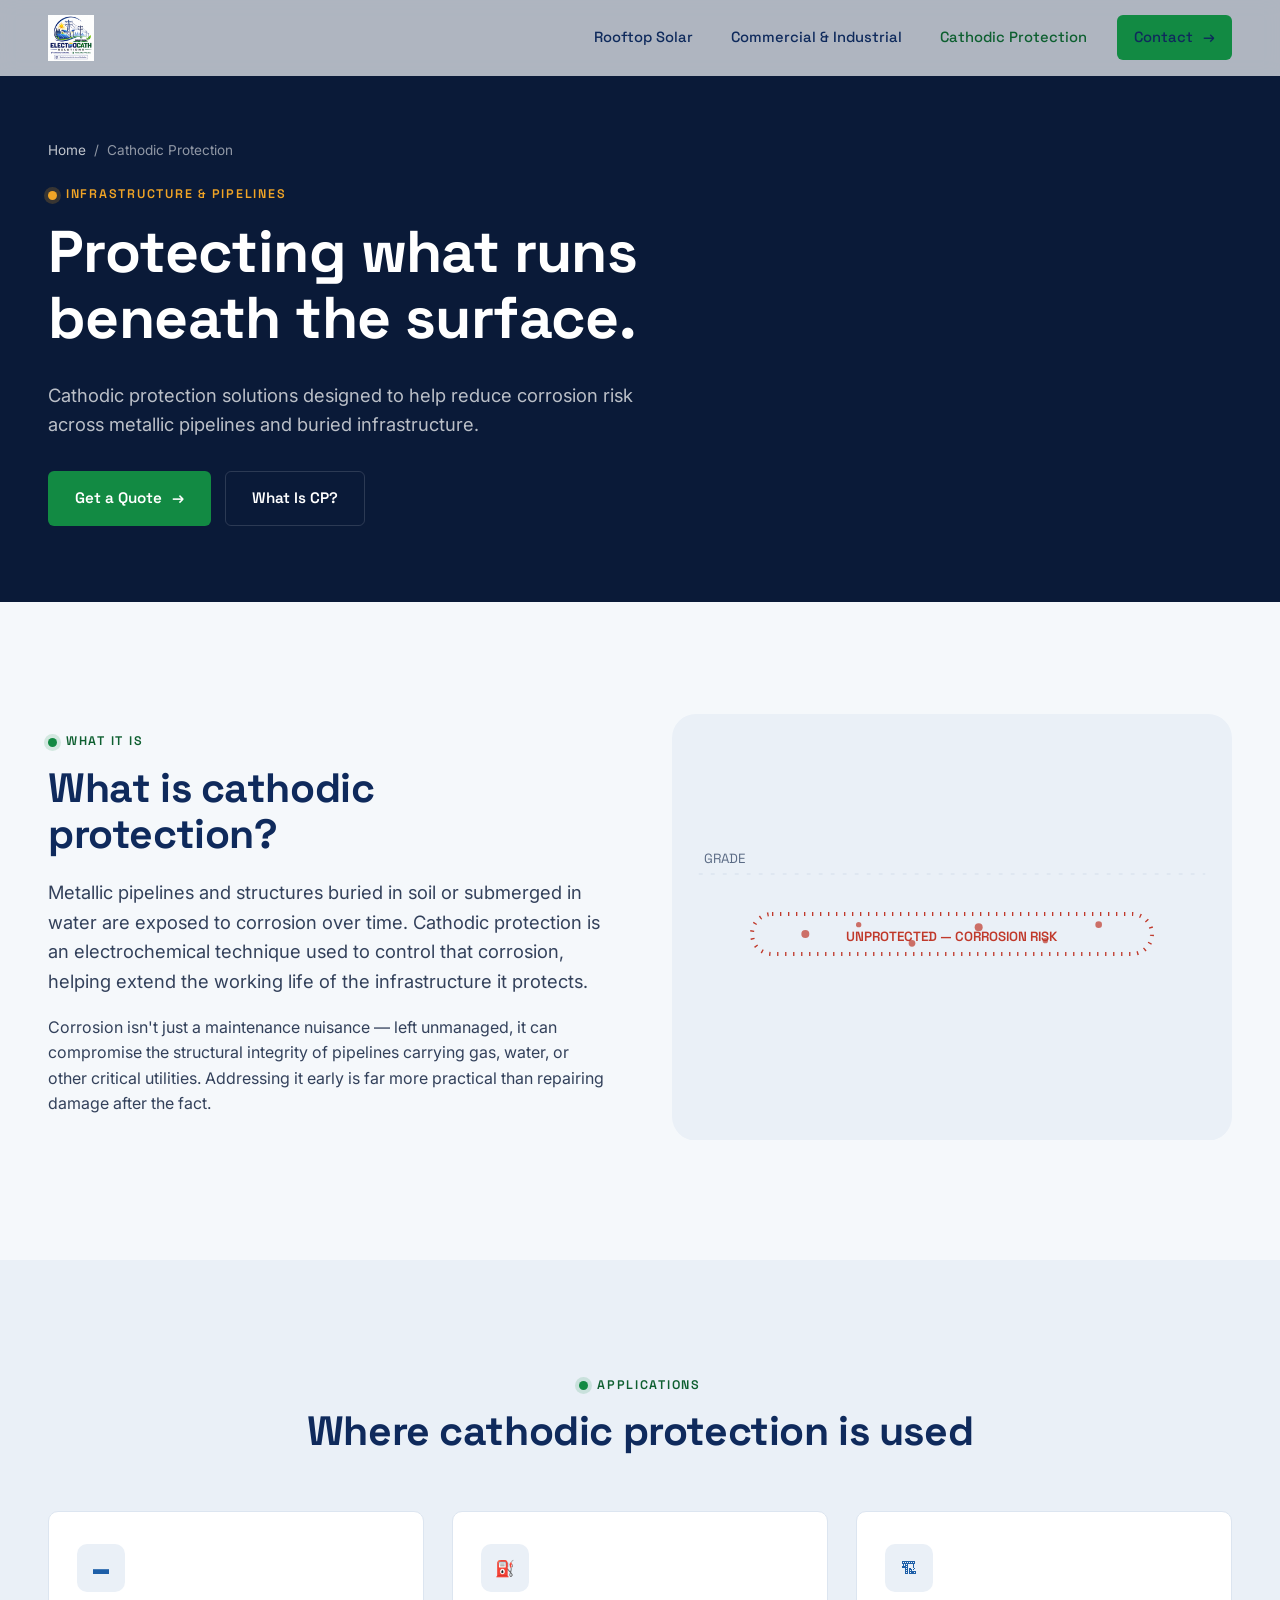
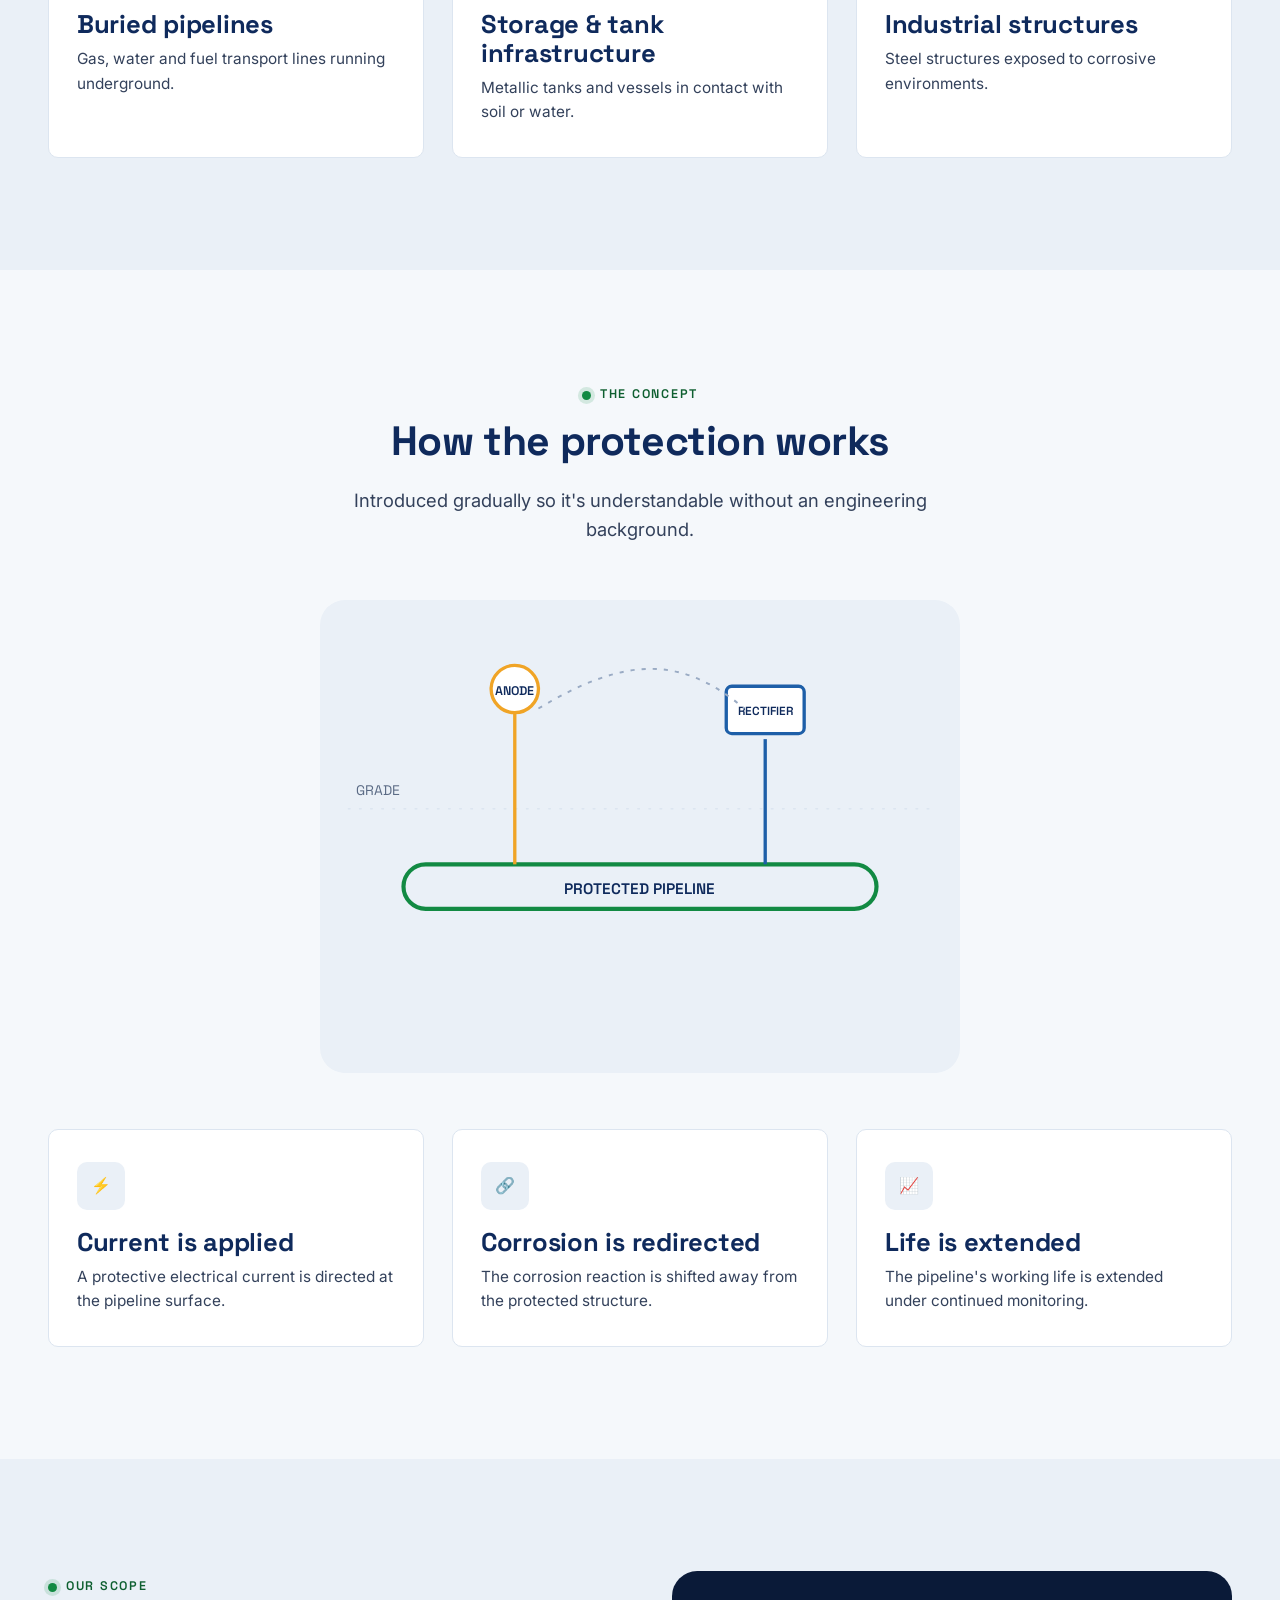
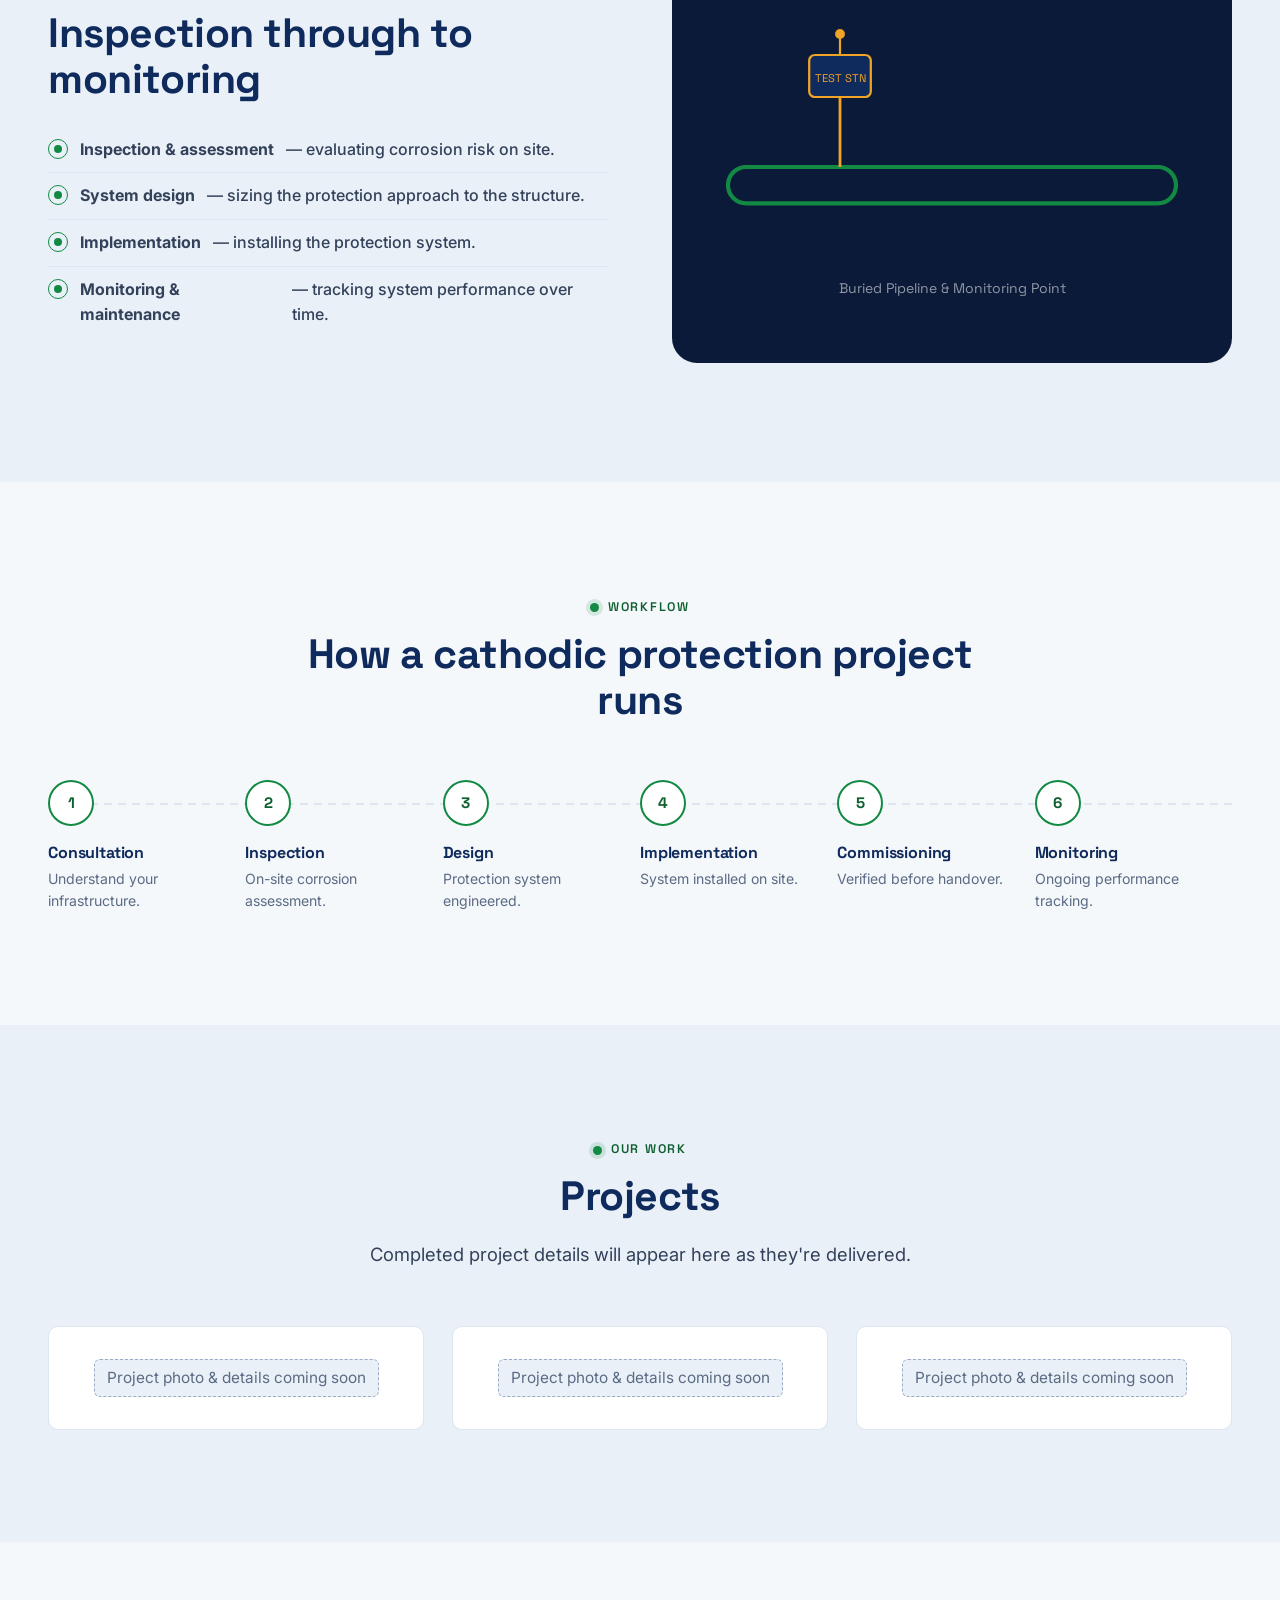
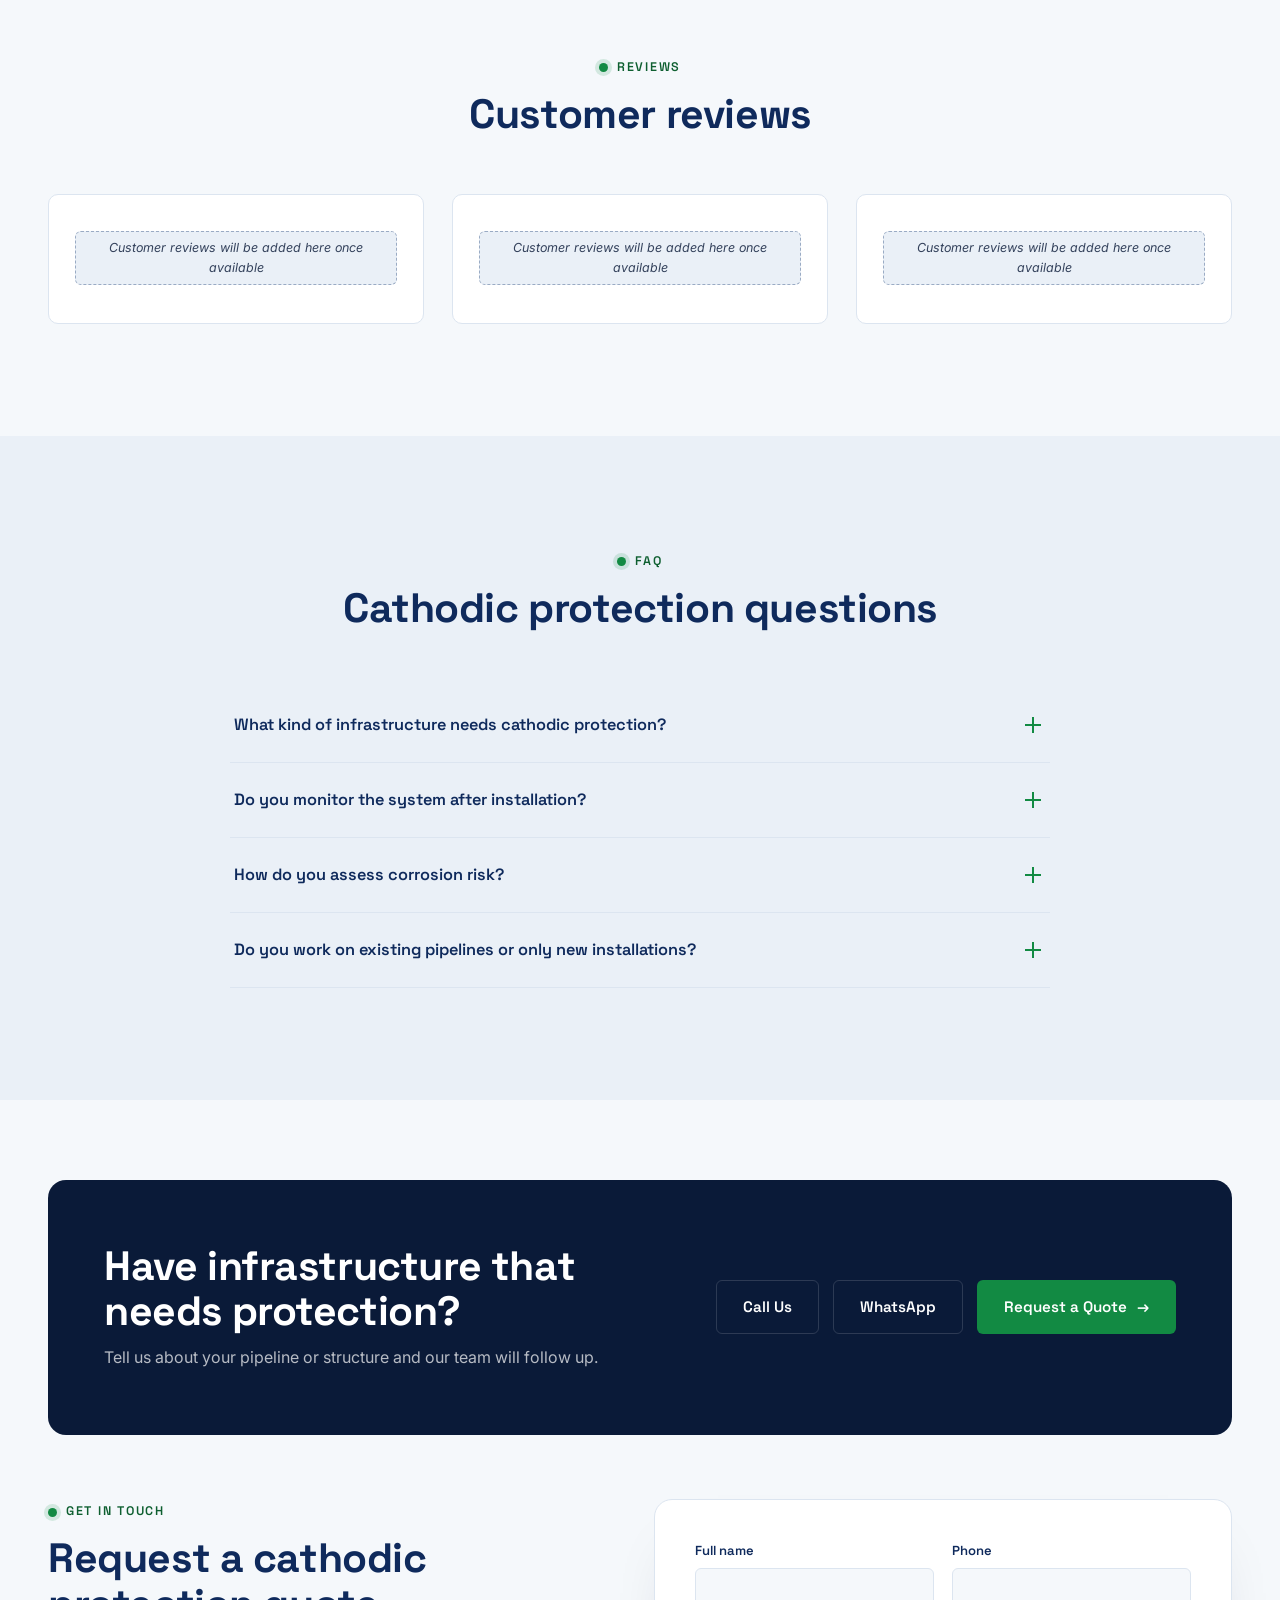
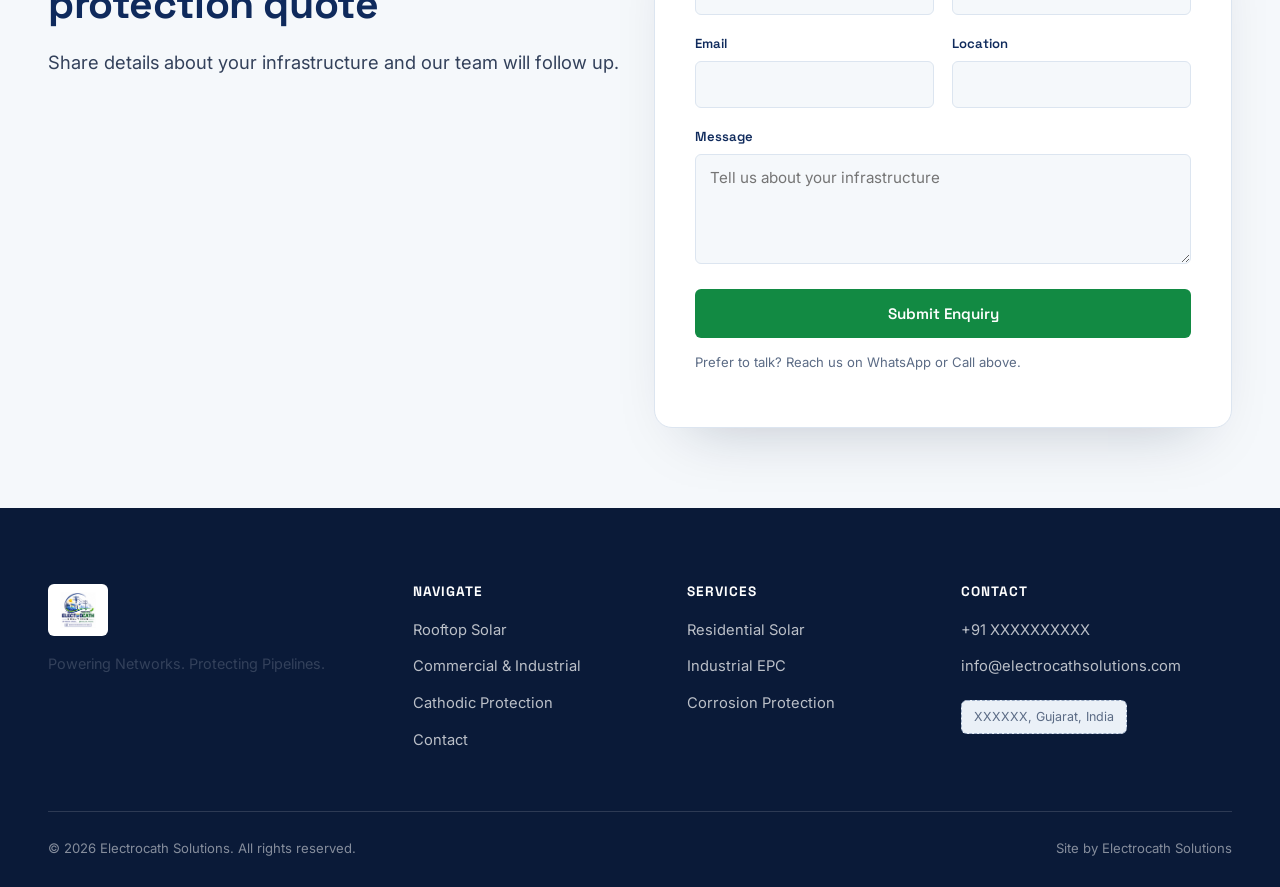
==== cathodic-protection.html @ 21594e1c "Add files via upload" ====
<!DOCTYPE html>
<html lang="en">
<head>
<meta charset="UTF-8">
<meta name="viewport" content="width=device-width, initial-scale=1.0">
<title>Cathodic Protection for Pipelines | Electrocath Solutions</title>
<meta name="description" content="Cathodic protection solutions to help reduce corrosion risk across metallic pipelines and buried infrastructure, from Electrocath Solutions.">
<link rel="canonical" href="https://www.electrocathsolutions.com/cathodic-protection.html">

<meta property="og:type" content="website">
<meta property="og:title" content="Cathodic Protection for Pipelines | Electrocath Solutions">
<meta property="og:description" content="Corrosion protection engineering for pipelines and metallic infrastructure.">
<meta property="og:image" content="images/logo/electrocath-logo.jpeg">
<meta property="og:url" content="https://www.electrocathsolutions.com/cathodic-protection.html">
<meta name="twitter:card" content="summary_large_image">

<link rel="preconnect" href="https://fonts.googleapis.com">
<link rel="preconnect" href="https://fonts.gstatic.com" crossorigin>
<link href="https://fonts.googleapis.com/css2?family=Space+Grotesk:wght@500;600;700&family=Inter:wght@400;500;600&display=swap" rel="stylesheet">
<link rel="stylesheet" href="css/style.css">
<link rel="stylesheet" href="css/animations.css">
</head>
<body>

<header class="site-nav">
  <div class="nav-inner">
    <a href="index.html" class="brand" aria-label="Electrocath Solutions home">
      <img src="images/electrocath-logo.jpeg" alt="Electrocath Solutions logo">
    </a>
    <nav class="nav-links" aria-label="Primary navigation">
      <a href="rooftop-solar.html">Rooftop Solar</a>
      <a href="commercial-industrial-solar.html">Commercial &amp; Industrial</a>
      <a href="cathodic-protection.html">Cathodic Protection</a>
      <a href="index.html#contact" class="nav-cta btn btn-primary">Contact <span class="arrow">→</span></a>
    </nav>
    <button class="nav-toggle" aria-label="Open menu" aria-expanded="false"><span></span><span></span><span></span></button>
  </div>
  <div class="mobile-panel">
    <a href="rooftop-solar.html">Rooftop Solar</a>
    <a href="commercial-industrial-solar.html">Commercial &amp; Industrial Solar</a>
    <a href="cathodic-protection.html">Cathodic Protection</a>
    <a href="index.html#contact" class="btn btn-primary btn-block">Contact Us</a>
  </div>
</header>

<section class="page-hero">
  <div class="container">
    <div class="breadcrumb"><a href="index.html">Home</a> <span>/</span> <span>Cathodic Protection</span></div>
    <div class="eyebrow on-dark hero-seq d1">Infrastructure &amp; Pipelines</div>
    <h1 class="hero-seq d2">Protecting what runs beneath the surface.</h1>
    <p class="lede hero-seq d3">Cathodic protection solutions designed to help reduce corrosion risk across metallic pipelines and buried infrastructure.</p>
    <div class="hero-actions hero-seq d4">
      <a href="#quoteForm" class="btn btn-primary">Get a Quote <span class="arrow">→</span></a>
      <a href="#what-is-cp" class="btn btn-outline on-dark">What Is CP?</a>
    </div>
  </div>
</section>

<!-- ============ WHAT IS CP / WHY CORROSION IS A PROBLEM ============ -->
<section class="section" id="what-is-cp">
  <div class="container">
    <div class="split">
      <div data-reveal="left">
        <div class="eyebrow">What It Is</div>
        <h2>What is cathodic protection?</h2>
        <p class="lede">Metallic pipelines and structures buried in soil or submerged in water are exposed to corrosion over time. Cathodic protection is an electrochemical technique used to control that corrosion, helping extend the working life of the infrastructure it protects.</p>
        <p>Corrosion isn't just a maintenance nuisance &mdash; left unmanaged, it can compromise the structural integrity of pipelines carrying gas, water, or other critical utilities. Addressing it early is far more practical than repairing damage after the fact.</p>
      </div>
      <div class="hero-art" data-reveal="right" aria-hidden="true">
        <svg viewBox="0 0 420 320" width="100%" role="img" aria-label="Cross-section diagram showing corrosion risk on an unprotected pipeline">
          <rect x="0" y="0" width="420" height="320" fill="var(--bg-panel)" rx="18"/>
          <line x1="20" y1="120" x2="400" y2="120" stroke="var(--line)" stroke-dasharray="3 6"/>
          <text x="24" y="112" font-size="10" fill="var(--ink-500)" font-family="Space Grotesk">GRADE</text>
          <rect x="60" y="150" width="300" height="30" rx="15" fill="none" stroke="#C0392B" stroke-width="3" stroke-dasharray="1 5"/>
          <text x="210" y="170" text-anchor="middle" font-size="10" fill="#C0392B" font-family="Space Grotesk" font-weight="600">UNPROTECTED &mdash; CORROSION RISK</text>
          <g fill="#C0392B" opacity=".7">
            <circle cx="100" cy="165" r="3"/><circle cx="140" cy="158" r="2"/><circle cx="180" cy="172" r="2.5"/>
            <circle cx="230" cy="160" r="3"/><circle cx="280" cy="170" r="2"/><circle cx="320" cy="158" r="2.5"/>
          </g>
        </svg>
      </div>
    </div>
  </div>
</section>

<!-- ============ WHERE CP IS USED ============ -->
<section class="section section-panel">
  <div class="container">
    <div class="section-head center">
      <div class="eyebrow" style="justify-content:center">Applications</div>
      <h2>Where cathodic protection is used</h2>
    </div>
    <div class="card-grid" data-reveal-group>
      <div class="info-card">
        <div class="icon">▬</div>
        <h3>Buried pipelines</h3>
        <p>Gas, water and fuel transport lines running underground.</p>
      </div>
      <div class="info-card">
        <div class="icon">⛽</div>
        <h3>Storage &amp; tank infrastructure</h3>
        <p>Metallic tanks and vessels in contact with soil or water.</p>
      </div>
      <div class="info-card">
        <div class="icon">🏗</div>
        <h3>Industrial structures</h3>
        <p>Steel structures exposed to corrosive environments.</p>
      </div>
    </div>
  </div>
</section>

<!-- ============ HOW THE PROTECTION CONCEPT WORKS ============ -->
<section class="section">
  <div class="container">
    <div class="section-head center">
      <div class="eyebrow" style="justify-content:center">The Concept</div>
      <h2>How the protection works</h2>
      <p class="lede">Introduced gradually so it's understandable without an engineering background.</p>
    </div>
    <div class="hero-art" data-reveal="scale" aria-hidden="true" style="max-width:640px;margin:0 auto;">
      <svg viewBox="0 0 460 340" width="100%" role="img" aria-label="Diagram of an impressed current cathodic protection system on a pipeline">
        <rect x="0" y="0" width="460" height="340" fill="var(--bg-panel)" rx="18"/>
        <line x1="20" y1="150" x2="440" y2="150" stroke="var(--line)" stroke-dasharray="2 6"/>
        <text x="26" y="140" font-size="10" fill="var(--ink-500)" font-family="Space Grotesk">GRADE</text>
        <rect x="60" y="190" width="340" height="32" rx="16" fill="none" stroke="var(--green-600)" stroke-width="3"/>
        <text x="230" y="211" text-anchor="middle" font-size="11" fill="var(--navy-800)" font-family="Space Grotesk" font-weight="600">PROTECTED PIPELINE</text>

        <line x1="140" y1="190" x2="140" y2="80" stroke="var(--gold-500)" stroke-width="2.4"/>
        <circle cx="140" cy="64" r="17" fill="var(--white)" stroke="var(--gold-500)" stroke-width="2.4" class="node-glow"/>
        <text x="140" y="68" text-anchor="middle" font-size="9" fill="var(--navy-800)" font-family="Space Grotesk" font-weight="600">ANODE</text>

        <line x1="320" y1="190" x2="320" y2="100" stroke="var(--blue-600)" stroke-width="2.4"/>
        <rect x="292" y="62" width="56" height="34" rx="4" fill="var(--white)" stroke="var(--blue-600)" stroke-width="2.4"/>
        <text x="320" y="83" text-anchor="middle" font-size="8.5" fill="var(--navy-800)" font-family="Space Grotesk" font-weight="600">RECTIFIER</text>

        <path d="M157 78 C 220 40, 260 40, 305 78" stroke="var(--ink-300)" stroke-width="1.4" fill="none" stroke-dasharray="3 5"/>
      </svg>
    </div>
    <div class="card-grid" data-reveal-group style="margin-top:48px;">
      <div class="info-card">
        <div class="icon">⚡</div>
        <h3>Current is applied</h3>
        <p>A protective electrical current is directed at the pipeline surface.</p>
      </div>
      <div class="info-card">
        <div class="icon">🔗</div>
        <h3>Corrosion is redirected</h3>
        <p>The corrosion reaction is shifted away from the protected structure.</p>
      </div>
      <div class="info-card">
        <div class="icon">📈</div>
        <h3>Life is extended</h3>
        <p>The pipeline's working life is extended under continued monitoring.</p>
      </div>
    </div>
  </div>
</section>

<!-- ============ SCOPE: INSPECTION / IMPLEMENTATION / MONITORING ============ -->
<section class="section section-panel">
  <div class="container">
    <div class="split">
      <div data-reveal="left">
        <div class="eyebrow">Our Scope</div>
        <h2>Inspection through to monitoring</h2>
        <ul class="feature-points">
          <li><span class="dot"></span><strong>Inspection &amp; assessment</strong> &mdash; evaluating corrosion risk on site.</li>
          <li><span class="dot"></span><strong>System design</strong> &mdash; sizing the protection approach to the structure.</li>
          <li><span class="dot"></span><strong>Implementation</strong> &mdash; installing the protection system.</li>
          <li><span class="dot"></span><strong>Monitoring &amp; maintenance</strong> &mdash; tracking system performance over time.</li>
        </ul>
      </div>
      <div class="hero-art" data-reveal="right" aria-hidden="true">
        <svg viewBox="0 0 400 280" width="100%" role="img" aria-label="Technical illustration of a pipeline with monitoring test station">
          <rect x="0" y="0" width="400" height="280" fill="var(--navy-900)" rx="18"/>
          <rect x="40" y="140" width="320" height="26" rx="13" fill="none" stroke="var(--green-600)" stroke-width="3"/>
          <line x1="120" y1="140" x2="120" y2="90" stroke="var(--gold-500)" stroke-width="2"/>
          <rect x="98" y="60" width="44" height="30" rx="4" fill="var(--navy-800)" stroke="var(--gold-500)" stroke-width="1.6"/>
          <text x="120" y="79" text-anchor="middle" font-size="8" fill="var(--gold-500)" font-family="Space Grotesk">TEST STN</text>
          <g class="node-glow" fill="var(--gold-500)"><circle cx="120" cy="45" r="3.5"/></g>
          <line x1="120" y1="60" x2="120" y2="48" stroke="var(--gold-500)" stroke-width="1.6"/>
          <text x="200" y="230" text-anchor="middle" font-size="10" fill="rgba(255,255,255,.55)" font-family="Space Grotesk">Buried Pipeline &amp; Monitoring Point</text>
        </svg>
      </div>
    </div>
  </div>
</section>

<!-- ============ WORKFLOW ============ -->
<section class="section">
  <div class="container">
    <div class="section-head center">
      <div class="eyebrow" style="justify-content:center">Workflow</div>
      <h2>How a cathodic protection project runs</h2>
    </div>
    <div class="timeline" data-reveal-group>
      <div class="timeline-step"><span class="num">1</span><h4>Consultation</h4><p>Understand your infrastructure.</p></div>
      <div class="timeline-step"><span class="num">2</span><h4>Inspection</h4><p>On-site corrosion assessment.</p></div>
      <div class="timeline-step"><span class="num">3</span><h4>Design</h4><p>Protection system engineered.</p></div>
      <div class="timeline-step"><span class="num">4</span><h4>Implementation</h4><p>System installed on site.</p></div>
      <div class="timeline-step"><span class="num">5</span><h4>Commissioning</h4><p>Verified before handover.</p></div>
      <div class="timeline-step"><span class="num">6</span><h4>Monitoring</h4><p>Ongoing performance tracking.</p></div>
    </div>
  </div>
</section>

<!-- ============ PROJECTS ============ -->
<section class="section section-panel">
  <div class="container">
    <div class="section-head center">
      <div class="eyebrow" style="justify-content:center">Our Work</div>
      <h2>Projects</h2>
      <p class="lede">Completed project details will appear here as they're delivered.</p>
    </div>
    <div class="card-grid">
      <div class="info-card text-center"><p class="placeholder-note">Project photo &amp; details coming soon</p></div>
      <div class="info-card text-center"><p class="placeholder-note">Project photo &amp; details coming soon</p></div>
      <div class="info-card text-center"><p class="placeholder-note">Project photo &amp; details coming soon</p></div>
    </div>
  </div>
</section>

<!-- ============ REVIEWS ============ -->
<section class="section">
  <div class="container">
    <div class="section-head center">
      <div class="eyebrow" style="justify-content:center">Reviews</div>
      <h2>Customer reviews</h2>
    </div>
    <div class="card-grid">
      <div class="review-card text-center"><p class="placeholder-note">Customer reviews will be added here once available</p></div>
      <div class="review-card text-center"><p class="placeholder-note">Customer reviews will be added here once available</p></div>
      <div class="review-card text-center"><p class="placeholder-note">Customer reviews will be added here once available</p></div>
    </div>
  </div>
</section>

<!-- ============ FAQ ============ -->
<section class="section section-panel">
  <div class="container">
    <div class="section-head center">
      <div class="eyebrow" style="justify-content:center">FAQ</div>
      <h2>Cathodic protection questions</h2>
    </div>
    <div class="faq-list">
      <div class="faq-item">
        <button class="faq-q" aria-expanded="false">What kind of infrastructure needs cathodic protection?<span class="plus"></span></button>
        <div class="faq-a"><div class="faq-a-inner"><p>Buried or submerged metallic structures &mdash; pipelines, tanks and steel infrastructure exposed to corrosive environments.</p></div></div>
      </div>
      <div class="faq-item">
        <button class="faq-q" aria-expanded="false">Do you monitor the system after installation?<span class="plus"></span></button>
        <div class="faq-a"><div class="faq-a-inner"><p>Yes, ongoing monitoring and maintenance is part of our scope.</p></div></div>
      </div>
      <div class="faq-item">
        <button class="faq-q" aria-expanded="false">How do you assess corrosion risk?<span class="plus"></span></button>
        <div class="faq-a"><div class="faq-a-inner"><p>Through an on-site inspection and assessment before any system is designed.</p></div></div>
      </div>
      <div class="faq-item">
        <button class="faq-q" aria-expanded="false">Do you work on existing pipelines or only new installations?<span class="plus"></span></button>
        <div class="faq-a"><div class="faq-a-inner"><p><span class="placeholder-note">XXXXXX &mdash; scope to be confirmed</span></p></div></div>
      </div>
    </div>
  </div>
</section>

<!-- ============ FINAL CTA / QUOTE ============ -->
<section class="section-tight" id="contact">
  <div class="container">
    <div class="cta-band" data-reveal="scale">
      <div>
        <h2>Have infrastructure that needs protection?</h2>
        <p>Tell us about your pipeline or structure and our team will follow up.</p>
      </div>
      <div class="cta-actions">
        <a href="tel:+91XXXXXXXXXX" class="btn btn-outline on-dark">Call Us</a>
        <a href="https://wa.me/91XXXXXXXXXX" class="btn btn-outline on-dark">WhatsApp</a>
        <a href="#quoteForm" class="btn btn-primary">Request a Quote <span class="arrow">→</span></a>
      </div>
    </div>

    <div class="two-col" style="margin-top:64px;">
      <div data-reveal="left">
        <div class="eyebrow">Get In Touch</div>
        <h2>Request a cathodic protection quote</h2>
        <p class="lede">Share details about your infrastructure and our team will follow up.</p>
      </div>
      <form class="quote-form" id="quoteForm" data-reveal="right">
        <div class="form-row">
          <div class="field"><label for="name">Full name</label><input id="name" name="name" type="text" required></div>
          <div class="field"><label for="phone">Phone</label><input id="phone" name="phone" type="tel" required></div>
        </div>
        <div class="form-row">
          <div class="field"><label for="email">Email</label><input id="email" name="email" type="email"></div>
          <div class="field"><label for="location">Location</label><input id="location" name="location" type="text"></div>
        </div>
        <div class="field"><label for="message">Message</label><textarea id="message" name="message" placeholder="Tell us about your infrastructure"></textarea></div>
        <input type="hidden" name="service" value="Cathodic Protection">
        <button type="submit" class="btn btn-primary btn-block">Submit Enquiry</button>
        <p class="form-note">Prefer to talk? Reach us on WhatsApp or Call above.</p>
        <div class="form-success" id="formSuccess"></div>
      </form>
    </div>
  </div>
</section>

<footer class="site-footer">
  <div class="container">
    <div class="footer-grid">
      <div class="footer-brand">
        <img src="images/electrocath-logo.jpeg" alt="Electrocath Solutions logo">
        <p>Powering Networks. Protecting Pipelines.</p>
      </div>
      <div class="footer-col">
        <h4>Navigate</h4>
        <ul>
          <li><a href="rooftop-solar.html">Rooftop Solar</a></li>
          <li><a href="commercial-industrial-solar.html">Commercial &amp; Industrial</a></li>
          <li><a href="cathodic-protection.html">Cathodic Protection</a></li>
          <li><a href="index.html#contact">Contact</a></li>
        </ul>
      </div>
      <div class="footer-col">
        <h4>Services</h4>
        <ul>
          <li><a href="rooftop-solar.html">Residential Solar</a></li>
          <li><a href="commercial-industrial-solar.html">Industrial EPC</a></li>
          <li><a href="cathodic-protection.html">Corrosion Protection</a></li>
        </ul>
      </div>
      <div class="footer-col">
        <h4>Contact</h4>
        <ul>
          <li><a href="tel:+91XXXXXXXXXX">+91 XXXXXXXXXX</a></li>
          <li><a href="mailto:info@electrocathsolutions.com">info@electrocathsolutions.com</a></li>
          <li><span class="placeholder-note">XXXXXX, Gujarat, India</span></li>
        </ul>
      </div>
    </div>
    <div class="footer-bottom">
      <span>&copy; <span id="year">2026</span> Electrocath Solutions. All rights reserved.</span>
      <span>Site by Electrocath Solutions</span>
    </div>
  </div>
</footer>

<div class="float-contact">
  <a href="https://wa.me/91XXXXXXXXXX" class="wa" aria-label="Chat on WhatsApp">
    <svg width="24" height="24" viewBox="0 0 24 24" fill="none"><path d="M12 2C6.48 2 2 6.48 2 12c0 1.85.5 3.58 1.35 5.07L2 22l5.06-1.33A9.94 9.94 0 0012 22c5.52 0 10-4.48 10-10S17.52 2 12 2zm0 18c-1.6 0-3.1-.44-4.38-1.2l-.31-.18-3.2.84.86-3.1-.2-.32A7.94 7.94 0 014 12c0-4.41 3.59-8 8-8s8 3.59 8 8-3.59 8-8 8z" fill="#fff"/></svg>
  </a>
  <a href="tel:+91XXXXXXXXXX" class="call" aria-label="Call Electrocath Solutions">
    <svg width="22" height="22" viewBox="0 0 24 24" fill="none"><path d="M6.6 10.8c1.4 2.8 3.8 5.1 6.6 6.6l2.2-2.2c.3-.3.7-.4 1-.2 1.1.4 2.3.6 3.5.6.6 0 1 .4 1 1V20c0 .6-.4 1-1 1C10.6 21 3 13.4 3 4c0-.6.4-1 1-1h3.5c.6 0 1 .4 1 1 0 1.2.2 2.4.6 3.5.1.4 0 .8-.2 1l-2.3 2.3z" fill="#fff"/></svg>
  </a>
</div>

<script src="js/main.js"></script>
</body>
</html>
---- css/style.css ----
/* ============================================================
   ELECTROCATH SOLUTIONS — CORE STYLESHEET
   Design tokens derived from the official brand logo.
   ============================================================ */

:root{
  /* --- Brand colour tokens (from logo) --- */
  --navy-900:#0A1A38;   /* deepest navy — footer, dark panels */
  --navy-800:#0F2A5C;   /* primary brand navy — headings, nav */
  --navy-700:#163B78;
  --blue-600:#1E5FA8;   /* engineering blue — links, accents */
  --blue-500:#3E86D6;   /* lighter blue — hovers, glows */
  --green-700:#0E5F30;  /* brand green — cathodic identity, CTAs */
  --green-600:#128A43;
  --green-500:#1CA653;  /* hover green */
  --gold-500:#F0A426;   /* sun accent — used sparingly */

  --bg-canvas:#F5F8FB;
  --bg-panel:#EAF0F7;
  --bg-panel-dark:#0D2247;

  --ink-900:#0D1524;
  --ink-700:#33415B;
  --ink-500:#5B6B85;
  --ink-300:#9AABC4;

  --white:#FFFFFF;
  --line:#DCE5F0;
  --line-dark:rgba(255,255,255,0.14);

  /* --- Type --- */
  --font-display:'Space Grotesk', 'Segoe UI', sans-serif;
  --font-body:'Inter', 'Segoe UI', sans-serif;

  /* --- Layout --- */
  --container:1240px;
  --radius-sm:6px;
  --radius-md:10px;
  --radius-lg:18px;
  --nav-h:76px;

  /* --- Motion --- */
  --ease:cubic-bezier(.22,.75,.32,1);
  --dur-fast:.25s;
  --dur-mid:.55s;
  --dur-slow:.9s;
}

*,*::before,*::after{box-sizing:border-box;}
html{scroll-behavior:smooth;}
@media (prefers-reduced-motion: reduce){
  html{scroll-behavior:auto;}
  *,*::before,*::after{animation-duration:.001ms !important;animation-iteration-count:1 !important;transition-duration:.001ms !important;scroll-behavior:auto !important;}
}

body{
  margin:0;
  font-family:var(--font-body);
  color:var(--ink-900);
  background:var(--bg-canvas);
  line-height:1.6;
  -webkit-font-smoothing:antialiased;
  overflow-x:hidden;
}

img{max-width:100%;display:block;}
a{color:inherit;text-decoration:none;}
ul{list-style:none;margin:0;padding:0;}
button{font-family:inherit;cursor:pointer;}
input,select,textarea{font-family:inherit;}

.container{
  width:100%;
  max-width:var(--container);
  margin:0 auto;
  padding:0 28px;
}

section{position:relative;}

/* --- Focus states (accessibility) --- */
a:focus-visible,button:focus-visible,input:focus-visible,textarea:focus-visible,select:focus-visible{
  outline:3px solid var(--gold-500);
  outline-offset:2px;
  border-radius:4px;
}

/* --- Typography scale --- */
h1,h2,h3,h4{
  font-family:var(--font-display);
  color:var(--navy-800);
  line-height:1.12;
  margin:0 0 .5em;
  letter-spacing:-0.01em;
}
h1{font-size:clamp(2.4rem,4.6vw,4rem);}
h2{font-size:clamp(1.9rem,3.2vw,2.7rem);}
h3{font-size:clamp(1.3rem,2vw,1.6rem);}
p{margin:0 0 1em;color:var(--ink-700);}
.lede{font-size:1.15rem;color:var(--ink-700);}

.eyebrow{
  display:inline-flex;
  align-items:center;
  gap:9px;
  font-family:var(--font-display);
  font-size:.78rem;
  font-weight:600;
  letter-spacing:.14em;
  text-transform:uppercase;
  color:var(--green-700);
  margin-bottom:14px;
}
.eyebrow::before{
  content:'';
  width:9px;height:9px;
  border-radius:50%;
  background:var(--green-600);
  box-shadow:0 0 0 4px rgba(18,138,67,.15);
  flex-shrink:0;
}
.eyebrow.on-dark{color:var(--gold-500);}
.eyebrow.on-dark::before{background:var(--gold-500);box-shadow:0 0 0 4px rgba(240,164,38,.2);}

/* ============ BUTTONS ============ */
.btn{
  display:inline-flex;
  align-items:center;
  gap:10px;
  padding:14px 26px;
  border-radius:var(--radius-sm);
  font-family:var(--font-display);
  font-weight:600;
  font-size:.95rem;
  border:1.5px solid transparent;
  transition:transform var(--dur-fast) var(--ease), background var(--dur-fast) var(--ease), border-color var(--dur-fast) var(--ease), box-shadow var(--dur-fast) var(--ease);
  white-space:nowrap;
}
.btn .arrow{transition:transform var(--dur-fast) var(--ease);}
.btn:hover .arrow{transform:translateX(4px);}
.btn:active{transform:translateY(1px);}

.btn-primary{background:var(--green-600);color:var(--white);}
.btn-primary:hover{background:var(--green-500);box-shadow:0 8px 20px -8px rgba(18,138,67,.55);}

.btn-outline{background:transparent;color:var(--navy-800);border-color:var(--line);}
.btn-outline:hover{border-color:var(--blue-600);color:var(--blue-600);}

.btn-outline.on-dark{color:var(--white);border-color:var(--line-dark);}
.btn-outline.on-dark:hover{border-color:var(--gold-500);color:var(--gold-500);}

.btn-ghost{background:transparent;color:var(--navy-800);padding:14px 10px;}
.btn-ghost:hover{color:var(--blue-600);}

.btn-block{width:100%;justify-content:center;}

/* ============ NAVIGATION ============ */
.site-nav{
  position:fixed;
  top:0;left:0;right:0;
  z-index:500;
  height:var(--nav-h);
  display:flex;
  align-items:center;
  background:rgba(245,248,251,0.7);
  backdrop-filter:blur(10px);
  -webkit-backdrop-filter:blur(10px);
  border-bottom:1px solid transparent;
  transition:background var(--dur-fast) var(--ease), border-color var(--dur-fast) var(--ease), height var(--dur-fast) var(--ease), box-shadow var(--dur-fast) var(--ease);
}
.site-nav.scrolled{
  background:rgba(255,255,255,0.92);
  border-color:var(--line);
  height:64px;
  box-shadow:0 6px 24px -14px rgba(13,26,56,.25);
}
.nav-inner{
  width:100%;
  max-width:var(--container);
  margin:0 auto;
  padding:0 28px;
  display:flex;
  align-items:center;
  justify-content:space-between;
  gap:20px;
}
.brand{display:flex;align-items:center;gap:10px;}
.brand img{height:46px;width:auto;transition:height var(--dur-fast) var(--ease);}
.site-nav.scrolled .brand img{height:38px;}

.nav-links{display:flex;align-items:center;gap:6px;}
.nav-links a{
  padding:10px 16px;
  font-family:var(--font-display);
  font-size:.92rem;
  font-weight:500;
  color:var(--navy-800);
  border-radius:var(--radius-sm);
  position:relative;
  transition:color var(--dur-fast) var(--ease);
}
.nav-links a:hover{color:var(--blue-600);}
.nav-links a.active{color:var(--green-700);}
.nav-cta{margin-left:8px;}

.nav-toggle{
  display:none;
  width:44px;height:44px;
  border:1px solid var(--line);
  border-radius:var(--radius-sm);
  background:var(--white);
  align-items:center;
  justify-content:center;
  flex-direction:column;
  gap:5px;
}
.nav-toggle span{width:20px;height:2px;background:var(--navy-800);transition:transform var(--dur-fast) var(--ease),opacity var(--dur-fast) var(--ease);}
.nav-toggle.open span:nth-child(1){transform:translateY(7px) rotate(45deg);}
.nav-toggle.open span:nth-child(2){opacity:0;}
.nav-toggle.open span:nth-child(3){transform:translateY(-7px) rotate(-45deg);}

.mobile-panel{
  position:fixed;
  top:var(--nav-h);left:0;right:0;
  background:var(--white);
  border-bottom:1px solid var(--line);
  padding:10px 20px 26px;
  display:none;
  flex-direction:column;
  z-index:490;
  box-shadow:0 20px 30px -20px rgba(13,26,56,.3);
}
.mobile-panel.open{display:flex;}
.mobile-panel a{
  padding:14px 6px;
  font-family:var(--font-display);
  font-weight:500;
  color:var(--navy-800);
  border-bottom:1px solid var(--bg-panel);
}
.mobile-panel .btn{margin-top:14px;}

@media (max-width:960px){
  .nav-links{display:none;}
  .nav-toggle{display:flex;}
}

/* ============ SECTION SPACING ============ */
.section{padding:112px 0;}
.section-tight{padding:80px 0;}
.section-panel{background:var(--bg-panel);}
.section-dark{background:var(--navy-900);color:var(--white);}
.section-dark h2,.section-dark h3{color:var(--white);}
.section-dark p{color:rgba(255,255,255,.72);}
@media (max-width:768px){
  .section{padding:72px 0;}
  .section-tight{padding:56px 0;}
}

.section-head{max-width:680px;margin-bottom:56px;}
.section-head.center{margin-left:auto;margin-right:auto;text-align:center;}

/* ============ SPLIT / SERVICE SECTIONS ============ */
.split{
  display:grid;
  grid-template-columns:1fr 1fr;
  gap:64px;
  align-items:center;
}
.split.reverse .split-media{order:2;}
.split.reverse .split-copy{order:1;}
@media (max-width:900px){
  .split{grid-template-columns:1fr;gap:36px;}
  .split.reverse .split-media,.split.reverse .split-copy{order:0;}
}

.media-frame{
  position:relative;
  border-radius:var(--radius-lg);
  overflow:hidden;
  aspect-ratio:4/3.1;
  background:var(--navy-800);
  box-shadow:0 30px 60px -30px rgba(10,26,56,.35);
}
.media-frame img{
  width:100%;height:100%;object-fit:cover;
  transition:transform .7s var(--ease);
}
.media-frame:hover img{transform:scale(1.06);}
.media-frame .tag{
  position:absolute;bottom:18px;left:18px;
  background:rgba(10,26,56,.78);
  color:var(--white);
  font-family:var(--font-display);
  font-size:.78rem;
  font-weight:600;
  letter-spacing:.04em;
  padding:8px 14px;
  border-radius:var(--radius-sm);
  backdrop-filter:blur(6px);
}

.feature-points{margin:24px 0 30px;}
.feature-points li{
  display:flex;
  gap:12px;
  align-items:flex-start;
  padding:10px 0;
  border-top:1px solid var(--line);
  font-weight:500;
  color:var(--ink-700);
}
.feature-points li:first-child{border-top:none;}
.feature-points .dot{
  flex-shrink:0;
  width:20px;height:20px;
  border-radius:50%;
  background:var(--bg-panel);
  border:1.5px solid var(--green-600);
  position:relative;
  margin-top:2px;
}
.feature-points .dot::after{
  content:'';
  position:absolute;inset:5px;
  border-radius:50%;
  background:var(--green-600);
}

/* ============ CARDS ============ */
.card-grid{display:grid;grid-template-columns:repeat(3,1fr);gap:28px;}
@media (max-width:900px){.card-grid{grid-template-columns:1fr;}}

.info-card{
  background:var(--white);
  border:1px solid var(--line);
  border-radius:var(--radius-md);
  padding:32px 28px;
  transition:transform var(--dur-fast) var(--ease), border-color var(--dur-fast) var(--ease), box-shadow var(--dur-fast) var(--ease);
}
.info-card:hover{
  transform:translateY(-6px);
  border-color:var(--green-600);
  box-shadow:0 20px 40px -24px rgba(13,26,56,.3);
}
.info-card .icon{
  width:48px;height:48px;
  border-radius:10px;
  display:flex;align-items:center;justify-content:center;
  background:var(--bg-panel);
  color:var(--blue-600);
  margin-bottom:18px;
}
.info-card h3{margin-bottom:8px;}
.info-card p{margin:0;font-size:.96rem;}

/* ============ PROCESS TIMELINE ============ */
.timeline{
  position:relative;
  display:grid;
  grid-template-columns:repeat(auto-fit,minmax(160px,1fr));
  gap:0;
  margin-top:50px;
}
.timeline::before{
  content:'';
  position:absolute;
  top:23px;left:0;right:0;
  height:2px;
  background:repeating-linear-gradient(90deg,var(--line) 0 8px,transparent 8px 14px);
}
.timeline-step{
  position:relative;
  padding-top:64px;
  text-align:left;
  padding-right:16px;
}
.timeline-step .num{
  position:absolute;top:0;left:0;
  width:46px;height:46px;
  border-radius:50%;
  background:var(--white);
  border:2px solid var(--green-600);
  color:var(--green-700);
  font-family:var(--font-display);
  font-weight:700;
  display:flex;align-items:center;justify-content:center;
  font-size:.95rem;
  z-index:2;
}
.timeline-step h4{
  font-family:var(--font-display);
  font-size:1rem;
  color:var(--navy-800);
  margin:0 0 6px;
}
.timeline-step p{font-size:.88rem;margin:0;color:var(--ink-500);}

/* ============ FAQ ACCORDION ============ */
.faq-list{max-width:820px;margin:0 auto;}
.faq-item{
  border-bottom:1px solid var(--line);
}
.faq-q{
  width:100%;
  display:flex;
  align-items:center;
  justify-content:space-between;
  gap:20px;
  padding:24px 4px;
  background:none;
  border:none;
  text-align:left;
  font-family:var(--font-display);
  font-size:1.02rem;
  font-weight:600;
  color:var(--navy-800);
}
.faq-q .plus{
  flex-shrink:0;
  width:26px;height:26px;
  position:relative;
}
.faq-q .plus::before,.faq-q .plus::after{
  content:'';
  position:absolute;
  background:var(--green-600);
  top:50%;left:50%;
  transform:translate(-50%,-50%);
}
.faq-q .plus::before{width:16px;height:2px;}
.faq-q .plus::after{width:2px;height:16px;transition:transform var(--dur-fast) var(--ease), opacity var(--dur-fast) var(--ease);}
.faq-item.open .faq-q .plus::after{transform:translate(-50%,-50%) rotate(90deg);opacity:0;}

.faq-a{
  max-height:0;
  overflow:hidden;
  transition:max-height var(--dur-mid) var(--ease), opacity var(--dur-mid) var(--ease);
  opacity:0;
}
.faq-item.open .faq-a{opacity:1;}
.faq-a-inner{padding:0 4px 24px;}
.faq-a-inner p{margin:0;color:var(--ink-700);}

/* ============ FINAL CTA BAND ============ */
.cta-band{
  background:var(--navy-900);
  border-radius:var(--radius-lg);
  padding:64px 56px;
  display:flex;
  align-items:center;
  justify-content:space-between;
  gap:40px;
  position:relative;
  overflow:hidden;
}
.cta-band h2{color:var(--white);margin-bottom:10px;}
.cta-band p{color:rgba(255,255,255,.7);margin:0;}
.cta-band .cta-actions{display:flex;gap:14px;flex-shrink:0;flex-wrap:wrap;}
@media (max-width:800px){
  .cta-band{flex-direction:column;text-align:center;padding:48px 28px;}
  .cta-band .cta-actions{justify-content:center;}
}

/* ============ FOOTER ============ */
.site-footer{background:var(--navy-900);color:rgba(255,255,255,.75);padding:76px 0 28px;}
.footer-grid{
  display:grid;
  grid-template-columns:1.4fr 1fr 1fr 1.2fr;
  gap:48px;
  padding-bottom:48px;
  border-bottom:1px solid var(--line-dark);
}
@media (max-width:860px){
  .footer-grid{grid-template-columns:1fr 1fr;row-gap:36px;}
}
@media (max-width:560px){
  .footer-grid{grid-template-columns:1fr;}
}
.footer-brand img{height:52px;margin-bottom:16px;background:var(--white);padding:8px 12px;border-radius:var(--radius-sm);}
.footer-brand p{font-size:.9rem;max-width:280px;}
.footer-col h4{
  font-family:var(--font-display);
  color:var(--white);
  font-size:.85rem;
  letter-spacing:.08em;
  text-transform:uppercase;
  margin-bottom:18px;
}
.footer-col li{margin-bottom:11px;}
.footer-col a{font-size:.92rem;color:rgba(255,255,255,.72);transition:color var(--dur-fast);}
.footer-col a:hover{color:var(--gold-500);}
.footer-bottom{
  padding-top:26px;
  display:flex;
  justify-content:space-between;
  align-items:center;
  flex-wrap:wrap;
  gap:12px;
  font-size:.82rem;
  color:rgba(255,255,255,.5);
}

/* ============ FLOATING CONTACT (mobile) ============ */
.float-contact{
  position:fixed;
  right:18px;bottom:18px;
  z-index:400;
  display:flex;
  flex-direction:column;
  gap:12px;
}
.float-contact a{
  width:52px;height:52px;
  border-radius:50%;
  display:flex;align-items:center;justify-content:center;
  box-shadow:0 12px 24px -8px rgba(13,26,56,.4);
  color:var(--white);
}
.float-contact .wa{background:#25D366;}
.float-contact .call{background:var(--blue-600);}
@media (min-width:961px){.float-contact{display:none;}}

/* ============ FORM ============ */
.quote-form{
  background:var(--white);
  border:1px solid var(--line);
  border-radius:var(--radius-lg);
  padding:40px;
  box-shadow:0 30px 60px -34px rgba(13,26,56,.25);
}
.form-row{display:grid;grid-template-columns:1fr 1fr;gap:18px;}
@media (max-width:600px){.form-row{grid-template-columns:1fr;}}
.field{margin-bottom:18px;}
.field label{
  display:block;
  font-family:var(--font-display);
  font-size:.82rem;
  font-weight:600;
  color:var(--navy-800);
  margin-bottom:7px;
}
.field input,.field select,.field textarea{
  width:100%;
  padding:13px 14px;
  border:1.5px solid var(--line);
  border-radius:var(--radius-sm);
  background:var(--bg-canvas);
  font-size:.95rem;
  color:var(--ink-900);
  transition:border-color var(--dur-fast) var(--ease);
}
.field input:focus,.field select:focus,.field textarea:focus{border-color:var(--blue-600);outline:none;}
.field textarea{resize:vertical;min-height:110px;}
.form-note{font-size:.82rem;color:var(--ink-500);margin-top:14px;}
.form-success{
  display:none;
  background:var(--bg-panel);
  border:1px solid var(--green-600);
  border-radius:var(--radius-sm);
  padding:16px 18px;
  font-weight:600;
  color:var(--green-700);
  margin-top:16px;
}
.form-success.show{display:block;}

/* ============ HERO ============ */
.hero{
  position:relative;
  padding:calc(var(--nav-h) + 60px) 0 100px;
  background:var(--navy-900);
  color:var(--white);
  overflow:hidden;
}
.hero-grid{
  display:grid;
  grid-template-columns:1.05fr .95fr;
  gap:40px;
  align-items:center;
  position:relative;
  z-index:2;
}
@media (max-width:960px){
  .hero-grid{grid-template-columns:1fr;}
}
.hero h1{color:var(--white);}
.hero .lede{color:rgba(255,255,255,.72);max-width:520px;}
.hero-actions{display:flex;gap:14px;margin-top:32px;flex-wrap:wrap;}
.hero-art{position:relative;}

/* generic page hero (service pages) */
.page-hero{
  background:var(--navy-900);
  color:var(--white);
  padding:calc(var(--nav-h) + 64px) 0 76px;
  position:relative;
  overflow:hidden;
}
.page-hero h1{color:var(--white);max-width:760px;}
.page-hero .lede{color:rgba(255,255,255,.72);max-width:620px;}
.breadcrumb{
  display:flex;align-items:center;gap:8px;
  font-size:.85rem;color:rgba(255,255,255,.55);
  margin-bottom:20px;
}
.breadcrumb a{color:rgba(255,255,255,.75);}
.breadcrumb a:hover{color:var(--gold-500);}

/* ============ UTILITIES ============ */
.text-center{text-align:center;}
.mt-0{margin-top:0;}
.stack-lg > * + *{margin-top:20px;}
.pill{
  display:inline-block;
  padding:6px 14px;
  border-radius:100px;
  background:var(--bg-panel);
  font-size:.78rem;
  font-weight:600;
  color:var(--blue-600);
}
.divider-dot{
  display:flex;align-items:center;gap:10px;
  color:var(--ink-300);
}
.two-col{display:grid;grid-template-columns:1fr 1fr;gap:28px;}
@media (max-width:800px){.two-col{grid-template-columns:1fr;}}

.placeholder-note{
  font-size:.78rem;
  color:var(--ink-500);
  background:var(--bg-panel);
  border:1px dashed var(--ink-300);
  padding:6px 12px;
  border-radius:6px;
  display:inline-block;
  margin-top:10px;
}

.review-card{
  background:var(--white);
  border:1px solid var(--line);
  border-radius:var(--radius-md);
  padding:26px;
}
.review-card .stars{color:var(--gold-500);letter-spacing:2px;margin-bottom:10px;font-size:.9rem;}
.review-card p{font-style:italic;color:var(--ink-700);}
.review-card .who{font-family:var(--font-display);font-weight:600;color:var(--navy-800);font-size:.9rem;margin-top:14px;}
---- css/animations.css ----
/* ============================================================
   ANIMATION SYSTEM
   Scroll reveals via IntersectionObserver + [data-reveal] attr.
   Hero load sequence via staggered classes.
   All motion uses transform/opacity only (GPU-friendly).
   ============================================================ */

@media (prefers-reduced-motion: no-preference){

  /* ---- Scroll reveal base ---- */
  [data-reveal]{
    opacity:0;
    transform:translateY(28px);
    transition:opacity .8s cubic-bezier(.22,.75,.32,1), transform .8s cubic-bezier(.22,.75,.32,1);
  }
  [data-reveal].in{opacity:1;transform:translateY(0);}

  [data-reveal="fade"]{transform:none;}
  [data-reveal="left"]{transform:translateX(-32px);}
  [data-reveal="left"].in{transform:translateX(0);}
  [data-reveal="right"]{transform:translateX(32px);}
  [data-reveal="right"].in{transform:translateX(0);}
  [data-reveal="scale"]{transform:scale(.94);}
  [data-reveal="scale"].in{transform:scale(1);}

  /* staggered children */
  [data-reveal-group] > *{
    opacity:0;
    transform:translateY(24px);
    transition:opacity .7s cubic-bezier(.22,.75,.32,1), transform .7s cubic-bezier(.22,.75,.32,1);
  }
  [data-reveal-group].in > *{opacity:1;transform:translateY(0);}
  [data-reveal-group].in > *:nth-child(1){transition-delay:.02s;}
  [data-reveal-group].in > *:nth-child(2){transition-delay:.11s;}
  [data-reveal-group].in > *:nth-child(3){transition-delay:.2s;}
  [data-reveal-group].in > *:nth-child(4){transition-delay:.29s;}
  [data-reveal-group].in > *:nth-child(5){transition-delay:.38s;}
  [data-reveal-group].in > *:nth-child(6){transition-delay:.47s;}

  /* ---- Hero load sequence ---- */
  .hero-seq{opacity:0;transform:translateY(18px);animation:heroIn .8s cubic-bezier(.22,.75,.32,1) forwards;}
  .hero-seq.d1{animation-delay:.05s;}
  .hero-seq.d2{animation-delay:.22s;}
  .hero-seq.d3{animation-delay:.4s;}
  .hero-seq.d4{animation-delay:.56s;}
  .hero-seq.d5{animation-delay:.72s;}
  @keyframes heroIn{to{opacity:1;transform:translateY(0);}}

  /* ---- Timeline step reveal ---- */
  .timeline-step{opacity:0;transform:translateY(20px);transition:opacity .6s var(--ease),transform .6s var(--ease);}
  .timeline-step.in{opacity:1;transform:translateY(0);}
  .timeline.in .timeline-step:nth-child(1){transition-delay:.05s;}
  .timeline.in .timeline-step:nth-child(2){transition-delay:.2s;}
  .timeline.in .timeline-step:nth-child(3){transition-delay:.35s;}
  .timeline.in .timeline-step:nth-child(4){transition-delay:.5s;}
  .timeline.in .timeline-step:nth-child(5){transition-delay:.65s;}
  .timeline.in .timeline-step:nth-child(6){transition-delay:.8s;}
  .timeline.in .timeline-step:nth-child(7){transition-delay:.95s;}

  /* ---- Network-line signature: pulse travelling along the circuit line ---- */
  .network-pulse{
    fill:var(--gold-500);
    animation:travel 4.2s linear infinite;
  }
  @keyframes travel{
    0%{transform:translateX(0);opacity:0;}
    8%{opacity:1;}
    90%{opacity:1;}
    100%{transform:translateX(var(--travel-x, 640px));opacity:0;}
  }
  .network-line-draw{
    stroke-dasharray:1400;
    stroke-dashoffset:1400;
    animation:drawLine 2.4s cubic-bezier(.22,.75,.32,1) forwards;
  }
  @keyframes drawLine{to{stroke-dashoffset:0;}}

  .node-glow{
    animation:glowPulse 2.6s ease-in-out infinite;
  }
  @keyframes glowPulse{
    0%,100%{opacity:.5;r:3.5;}
    50%{opacity:1;r:5.5;}
  }

  /* ---- Diagram flow (sun -> panel -> inverter -> home -> grid) ---- */
  .flow-item{opacity:0;transform:translateY(14px);transition:opacity .6s var(--ease),transform .6s var(--ease);}
  .flow-item.in{opacity:1;transform:translateY(0);}
  .flow-diagram.in .flow-item:nth-child(1){transition-delay:0s;}
  .flow-diagram.in .flow-item:nth-child(2){transition-delay:.15s;}
  .flow-diagram.in .flow-item:nth-child(3){transition-delay:.3s;}
  .flow-diagram.in .flow-item:nth-child(4){transition-delay:.45s;}
  .flow-diagram.in .flow-item:nth-child(5){transition-delay:.6s;}

  /* ---- Card lift already handled via transition in style.css ---- */

  /* ---- Subtle ambient float for hero art ---- */
  .float-slow{animation:floatSlow 6.5s ease-in-out infinite;}
  @keyframes floatSlow{
    0%,100%{transform:translateY(0);}
    50%{transform:translateY(-10px);}
  }

  .rays-rotate{animation:spinSlow 40s linear infinite;transform-origin:center;}
  @keyframes spinSlow{to{transform:rotate(360deg);}}
}

/* When motion is reduced, ensure everything is simply visible/static */
@media (prefers-reduced-motion: reduce){
  [data-reveal],[data-reveal-group] > *,.hero-seq,.timeline-step,.flow-item{
    opacity:1 !important;
    transform:none !important;
  }
  .network-pulse,.rays-rotate,.float-slow,.node-glow{animation:none !important;}
}
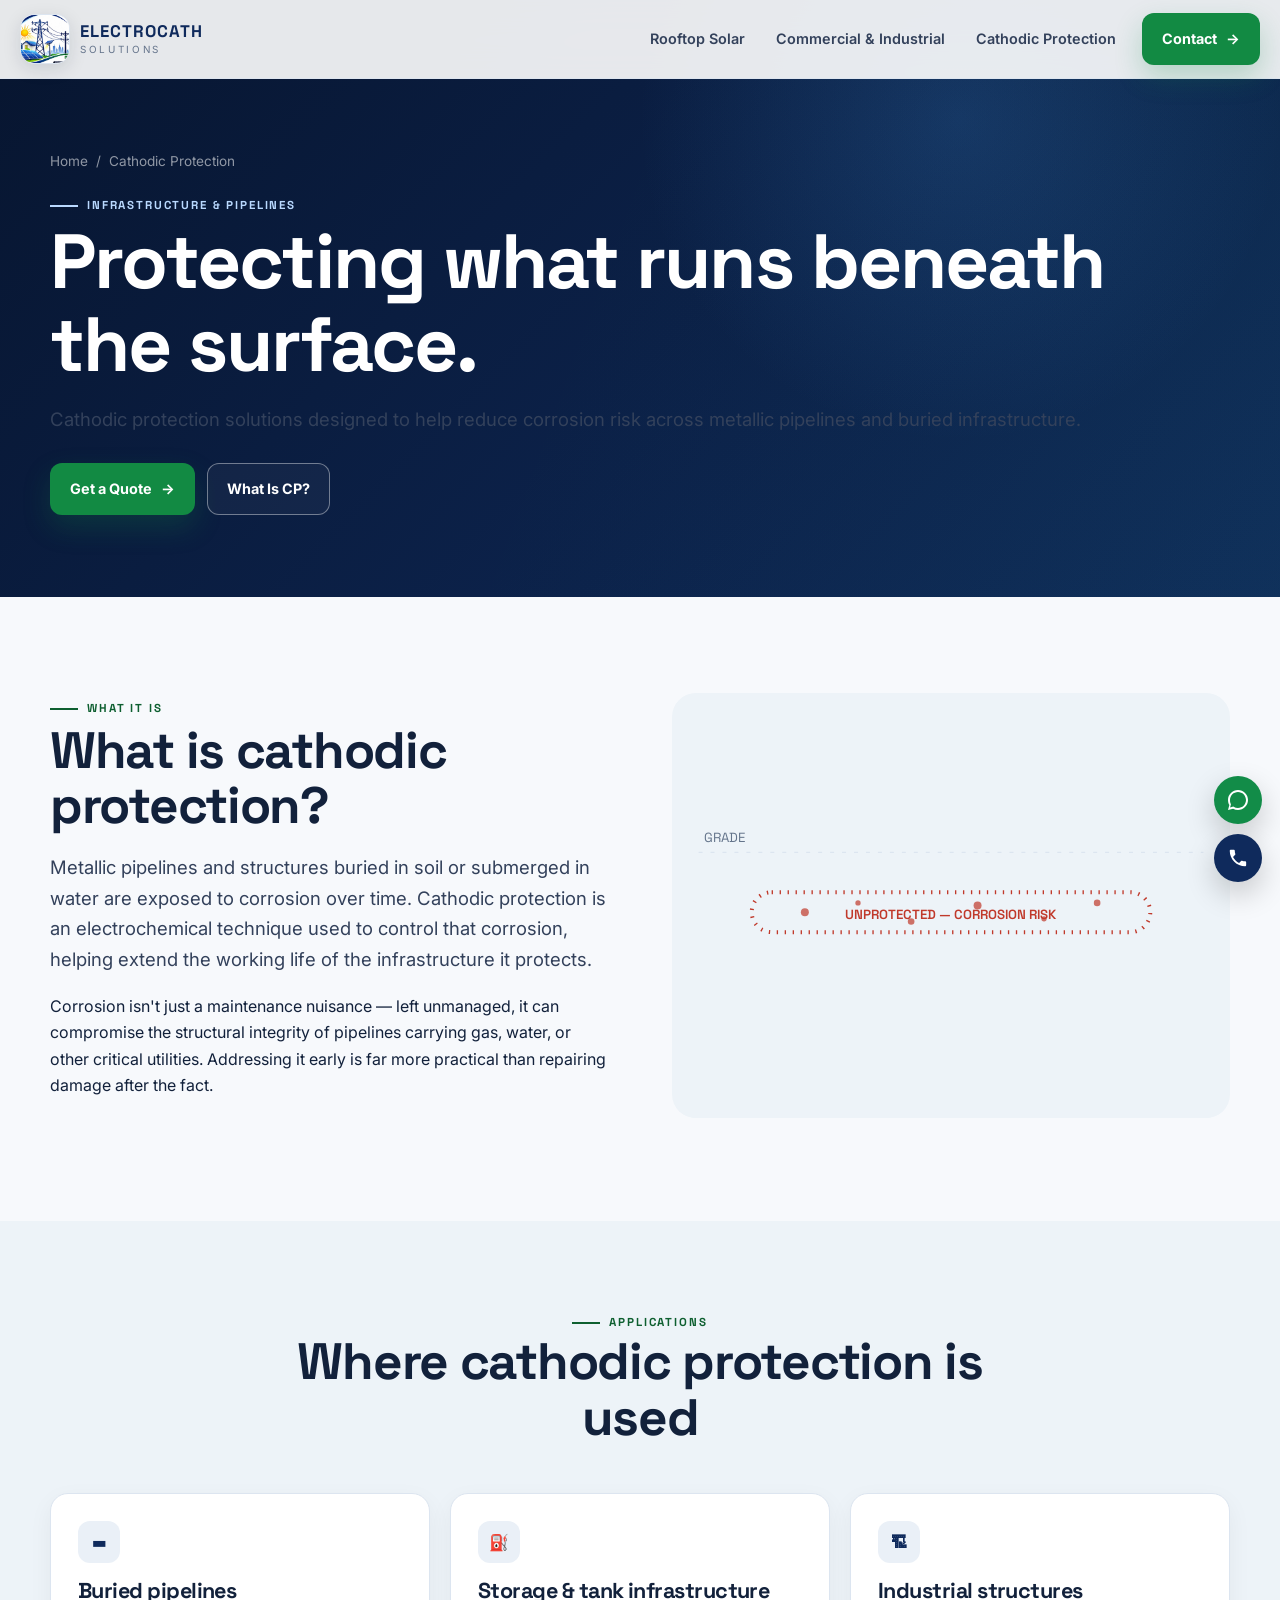
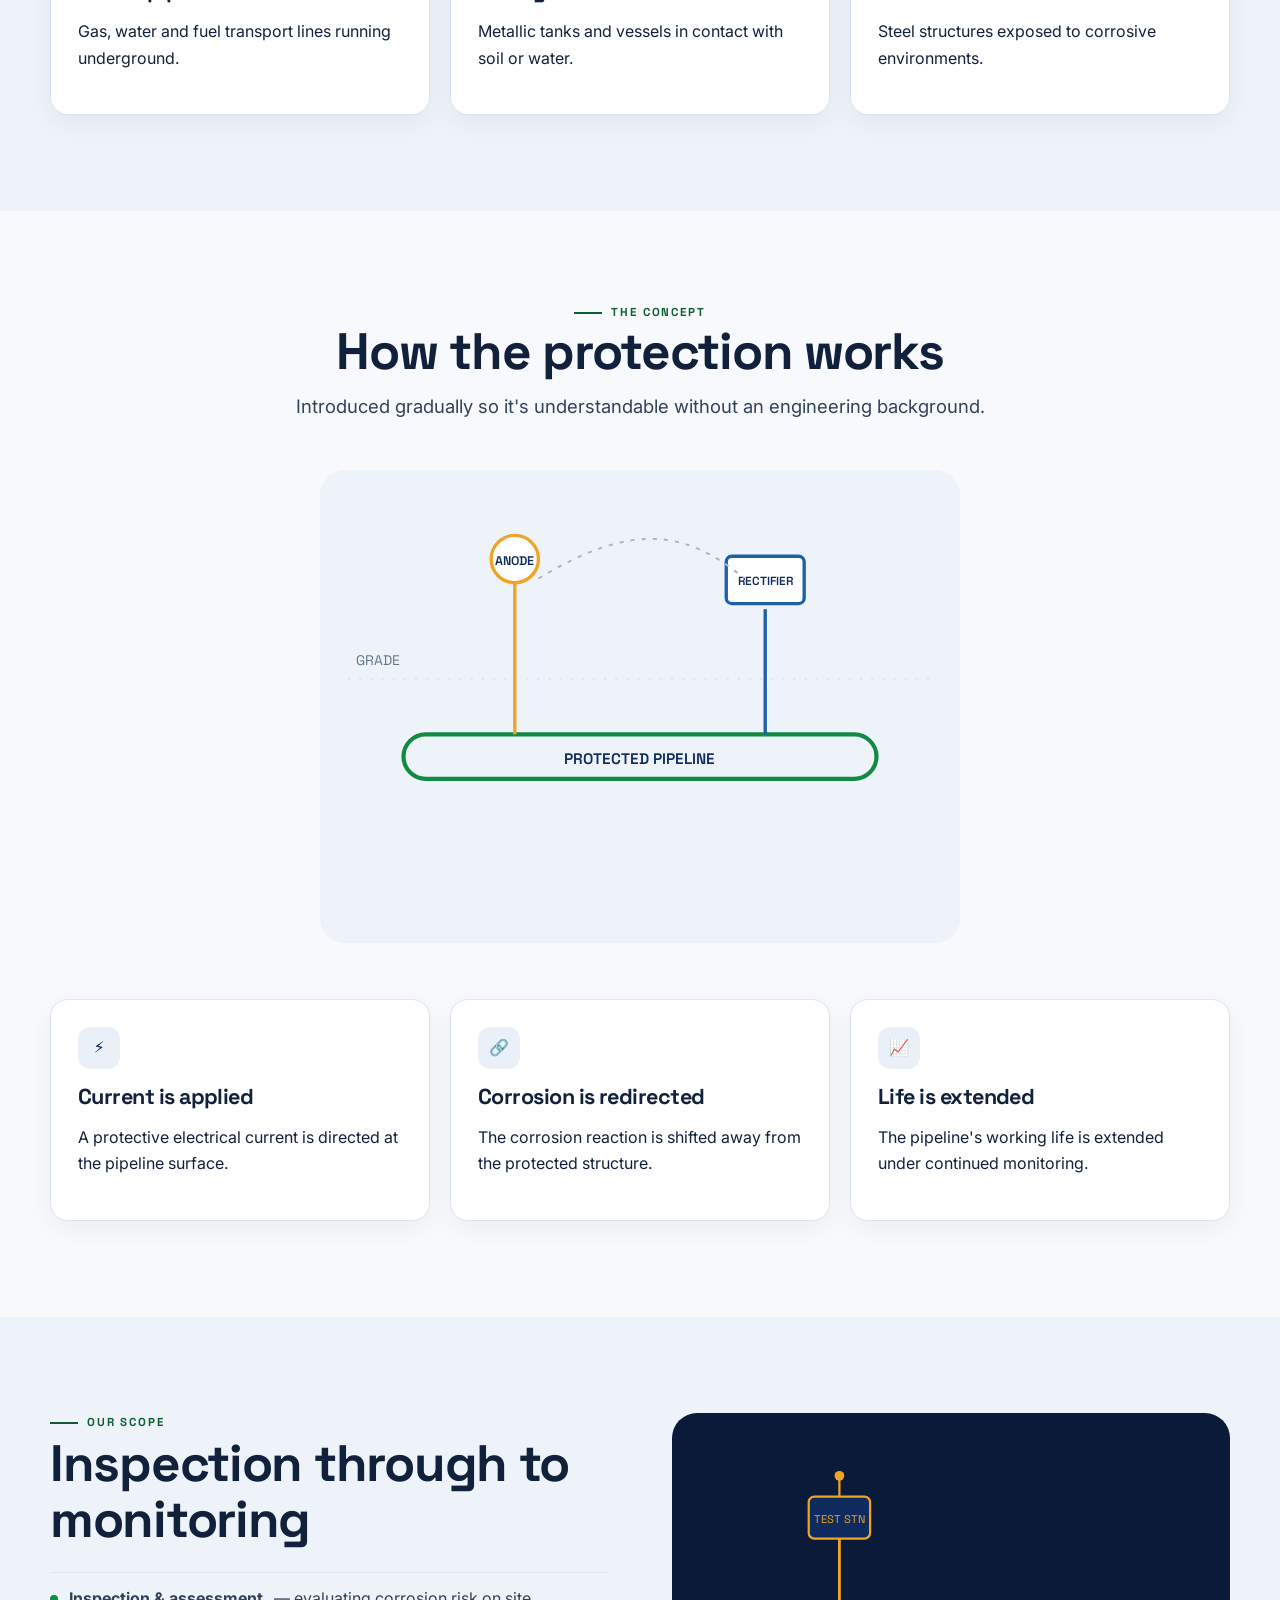
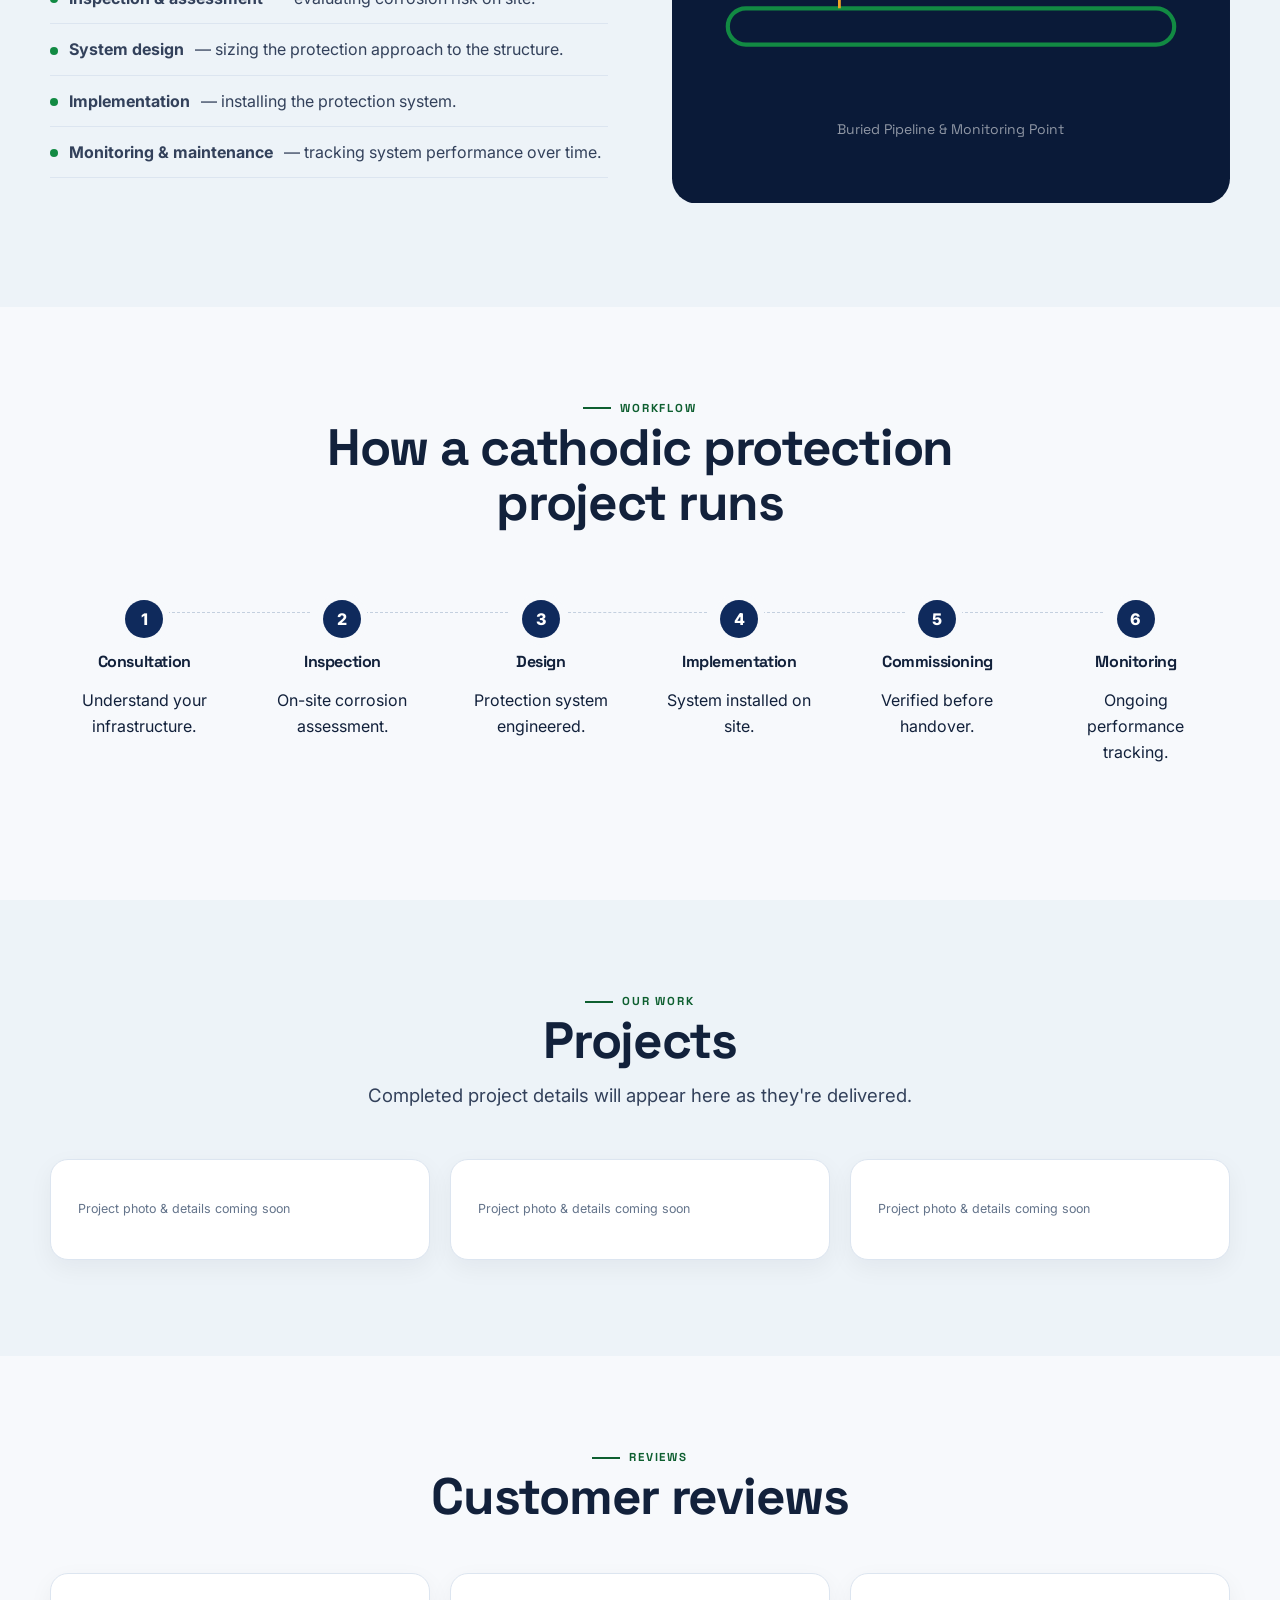
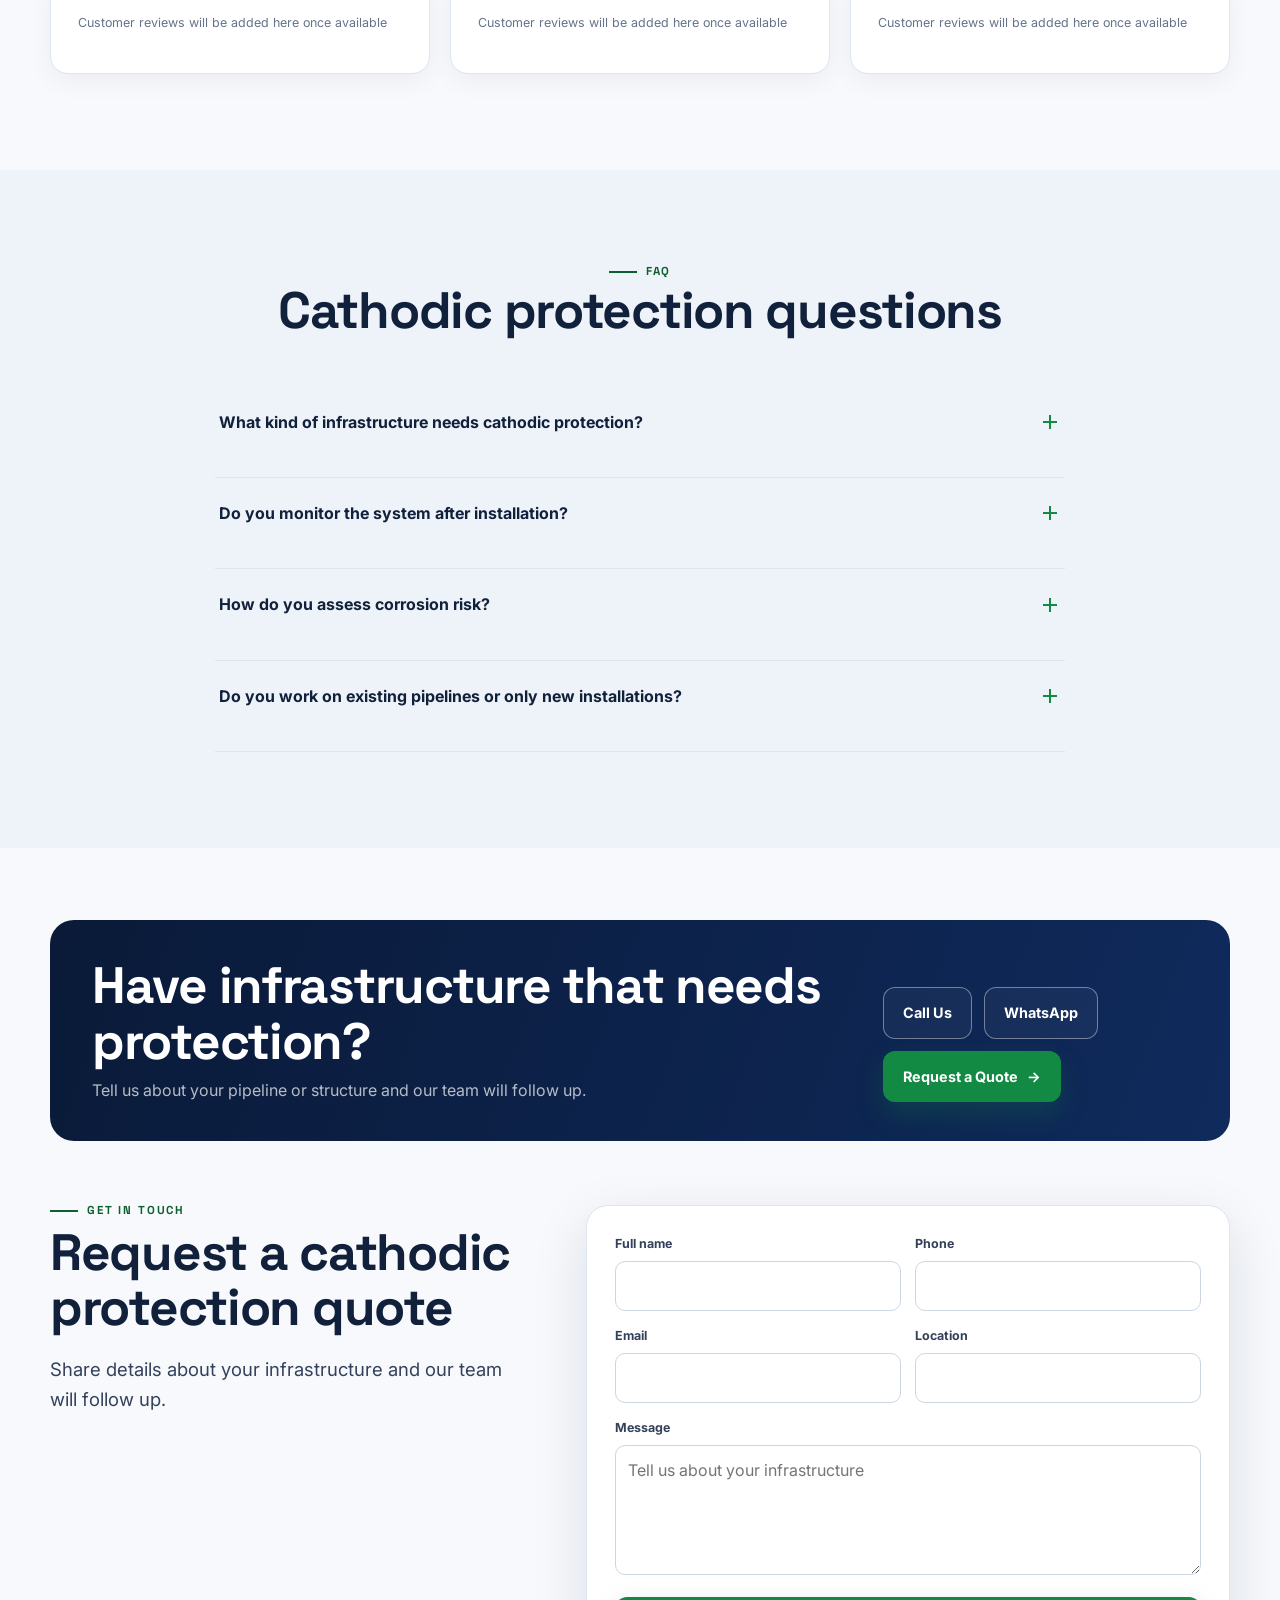
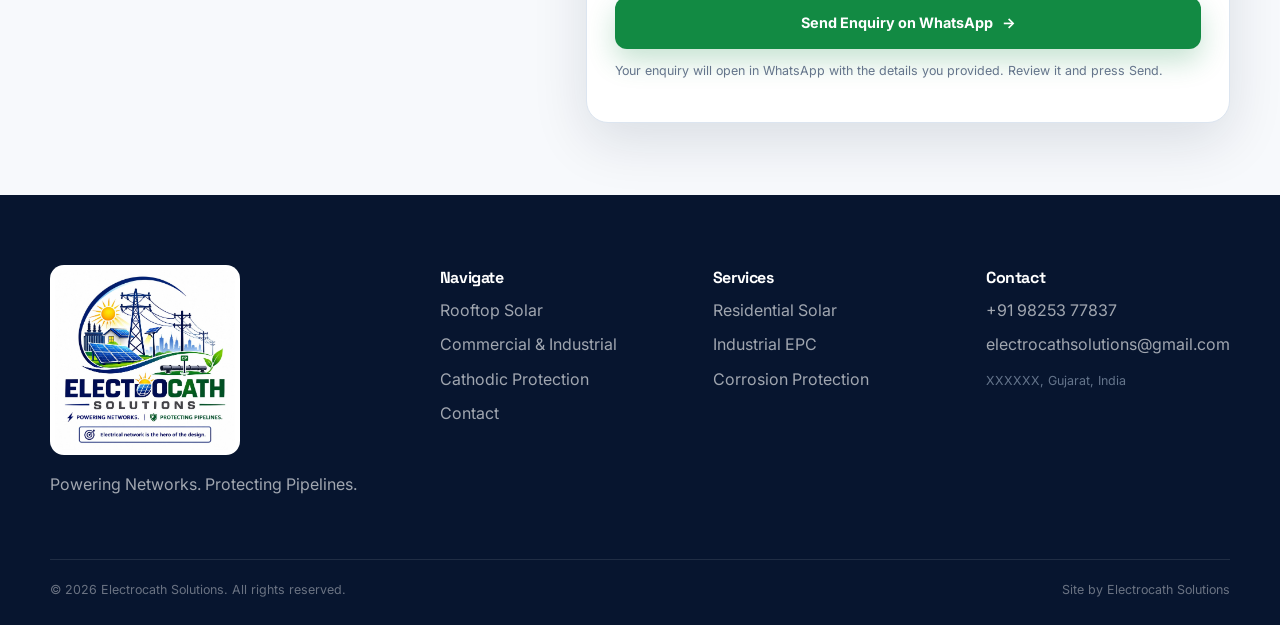
==== commit 060649c4: "Add files via upload" ====
--- a/cathodic-protection.html
+++ b/cathodic-protection.html
@@ -25,7 +25,8 @@
 <header class="site-nav">
   <div class="nav-inner">
     <a href="index.html" class="brand" aria-label="Electrocath Solutions home">
-      <img src="images/electrocath-logo.jpeg" alt="Electrocath Solutions logo">
+      <span class="brand-mark"><img src="images/logo/electrocath-mark.jpeg" alt=""></span>
+      <span class="brand-copy"><strong>ELECTROCATH</strong><span>SOLUTIONS</span></span>
     </a>
     <nav class="nav-links" aria-label="Primary navigation">
       <a href="rooftop-solar.html">Rooftop Solar</a>
@@ -273,8 +274,8 @@
         <p>Tell us about your pipeline or structure and our team will follow up.</p>
       </div>
       <div class="cta-actions">
-        <a href="tel:+91XXXXXXXXXX" class="btn btn-outline on-dark">Call Us</a>
-        <a href="https://wa.me/91XXXXXXXXXX" class="btn btn-outline on-dark">WhatsApp</a>
+        <a href="tel:+919825377837" class="btn btn-outline on-dark">Call Us</a>
+        <a href="https://wa.me/919825377837" class="btn btn-outline on-dark">WhatsApp</a>
         <a href="#quoteForm" class="btn btn-primary">Request a Quote <span class="arrow">→</span></a>
       </div>
     </div>
@@ -296,8 +297,8 @@
         </div>
         <div class="field"><label for="message">Message</label><textarea id="message" name="message" placeholder="Tell us about your infrastructure"></textarea></div>
         <input type="hidden" name="service" value="Cathodic Protection">
-        <button type="submit" class="btn btn-primary btn-block">Submit Enquiry</button>
-        <p class="form-note">Prefer to talk? Reach us on WhatsApp or Call above.</p>
+        <button type="submit" class="btn btn-primary btn-block">Send Enquiry on WhatsApp <span class="arrow">→</span></button>
+        <p class="form-note">Your enquiry will open in WhatsApp with the details you provided. Review it and press Send.</p>
         <div class="form-success" id="formSuccess"></div>
       </form>
     </div>
@@ -331,8 +332,8 @@
       <div class="footer-col">
         <h4>Contact</h4>
         <ul>
-          <li><a href="tel:+91XXXXXXXXXX">+91 XXXXXXXXXX</a></li>
-          <li><a href="mailto:info@electrocathsolutions.com">info@electrocathsolutions.com</a></li>
+          <li><a href="tel:+919825377837">+91 98253 77837</a></li>
+          <li><a href="mailto:electrocathsolutions@gmail.com">electrocathsolutions@gmail.com</a></li>
           <li><span class="placeholder-note">XXXXXX, Gujarat, India</span></li>
         </ul>
       </div>
@@ -345,10 +346,10 @@
 </footer>
 
 <div class="float-contact">
-  <a href="https://wa.me/91XXXXXXXXXX" class="wa" aria-label="Chat on WhatsApp">
+  <a href="https://wa.me/919825377837" class="wa" aria-label="Chat on WhatsApp">
     <svg width="24" height="24" viewBox="0 0 24 24" fill="none"><path d="M12 2C6.48 2 2 6.48 2 12c0 1.85.5 3.58 1.35 5.07L2 22l5.06-1.33A9.94 9.94 0 0012 22c5.52 0 10-4.48 10-10S17.52 2 12 2zm0 18c-1.6 0-3.1-.44-4.38-1.2l-.31-.18-3.2.84.86-3.1-.2-.32A7.94 7.94 0 014 12c0-4.41 3.59-8 8-8s8 3.59 8 8-3.59 8-8 8z" fill="#fff"/></svg>
   </a>
-  <a href="tel:+91XXXXXXXXXX" class="call" aria-label="Call Electrocath Solutions">
+  <a href="tel:+919825377837" class="call" aria-label="Call Electrocath Solutions">
     <svg width="22" height="22" viewBox="0 0 24 24" fill="none"><path d="M6.6 10.8c1.4 2.8 3.8 5.1 6.6 6.6l2.2-2.2c.3-.3.7-.4 1-.2 1.1.4 2.3.6 3.5.6.6 0 1 .4 1 1V20c0 .6-.4 1-1 1C10.6 21 3 13.4 3 4c0-.6.4-1 1-1h3.5c.6 0 1 .4 1 1 0 1.2.2 2.4.6 3.5.1.4 0 .8-.2 1l-2.3 2.3z" fill="#fff"/></svg>
   </a>
 </div>
--- a/css/style.css
+++ b/css/style.css
@@ -1,649 +1,1425 @@
-/* ============================================================
-   ELECTROCATH SOLUTIONS — CORE STYLESHEET
-   Design tokens derived from the official brand logo.
-   ============================================================ */
-
-:root{
-  /* --- Brand colour tokens (from logo) --- */
-  --navy-900:#0A1A38;   /* deepest navy — footer, dark panels */
-  --navy-800:#0F2A5C;   /* primary brand navy — headings, nav */
-  --navy-700:#163B78;
-  --blue-600:#1E5FA8;   /* engineering blue — links, accents */
-  --blue-500:#3E86D6;   /* lighter blue — hovers, glows */
-  --green-700:#0E5F30;  /* brand green — cathodic identity, CTAs */
-  --green-600:#128A43;
-  --green-500:#1CA653;  /* hover green */
-  --gold-500:#F0A426;   /* sun accent — used sparingly */
-
-  --bg-canvas:#F5F8FB;
-  --bg-panel:#EAF0F7;
-  --bg-panel-dark:#0D2247;
-
-  --ink-900:#0D1524;
-  --ink-700:#33415B;
-  --ink-500:#5B6B85;
-  --ink-300:#9AABC4;
-
-  --white:#FFFFFF;
-  --line:#DCE5F0;
-  --line-dark:rgba(255,255,255,0.14);
-
-  /* --- Type --- */
-  --font-display:'Space Grotesk', 'Segoe UI', sans-serif;
-  --font-body:'Inter', 'Segoe UI', sans-serif;
-
-  /* --- Layout --- */
-  --container:1240px;
-  --radius-sm:6px;
-  --radius-md:10px;
-  --radius-lg:18px;
-  --nav-h:76px;
-
-  /* --- Motion --- */
-  --ease:cubic-bezier(.22,.75,.32,1);
-  --dur-fast:.25s;
-  --dur-mid:.55s;
-  --dur-slow:.9s;
-}
-
-*,*::before,*::after{box-sizing:border-box;}
-html{scroll-behavior:smooth;}
-@media (prefers-reduced-motion: reduce){
-  html{scroll-behavior:auto;}
-  *,*::before,*::after{animation-duration:.001ms !important;animation-iteration-count:1 !important;transition-duration:.001ms !important;scroll-behavior:auto !important;}
-}
-
-body{
-  margin:0;
-  font-family:var(--font-body);
-  color:var(--ink-900);
-  background:var(--bg-canvas);
-  line-height:1.6;
-  -webkit-font-smoothing:antialiased;
-  overflow-x:hidden;
-}
-
-img{max-width:100%;display:block;}
-a{color:inherit;text-decoration:none;}
-ul{list-style:none;margin:0;padding:0;}
-button{font-family:inherit;cursor:pointer;}
-input,select,textarea{font-family:inherit;}
-
-.container{
-  width:100%;
-  max-width:var(--container);
-  margin:0 auto;
-  padding:0 28px;
-}
-
-section{position:relative;}
-
-/* --- Focus states (accessibility) --- */
-a:focus-visible,button:focus-visible,input:focus-visible,textarea:focus-visible,select:focus-visible{
-  outline:3px solid var(--gold-500);
-  outline-offset:2px;
-  border-radius:4px;
-}
-
-/* --- Typography scale --- */
-h1,h2,h3,h4{
-  font-family:var(--font-display);
-  color:var(--navy-800);
-  line-height:1.12;
-  margin:0 0 .5em;
-  letter-spacing:-0.01em;
-}
-h1{font-size:clamp(2.4rem,4.6vw,4rem);}
-h2{font-size:clamp(1.9rem,3.2vw,2.7rem);}
-h3{font-size:clamp(1.3rem,2vw,1.6rem);}
-p{margin:0 0 1em;color:var(--ink-700);}
-.lede{font-size:1.15rem;color:var(--ink-700);}
-
-.eyebrow{
-  display:inline-flex;
-  align-items:center;
-  gap:9px;
-  font-family:var(--font-display);
-  font-size:.78rem;
-  font-weight:600;
-  letter-spacing:.14em;
-  text-transform:uppercase;
-  color:var(--green-700);
-  margin-bottom:14px;
-}
-.eyebrow::before{
-  content:'';
-  width:9px;height:9px;
-  border-radius:50%;
-  background:var(--green-600);
-  box-shadow:0 0 0 4px rgba(18,138,67,.15);
-  flex-shrink:0;
-}
-.eyebrow.on-dark{color:var(--gold-500);}
-.eyebrow.on-dark::before{background:var(--gold-500);box-shadow:0 0 0 4px rgba(240,164,38,.2);}
-
-/* ============ BUTTONS ============ */
-.btn{
-  display:inline-flex;
-  align-items:center;
-  gap:10px;
-  padding:14px 26px;
-  border-radius:var(--radius-sm);
-  font-family:var(--font-display);
-  font-weight:600;
-  font-size:.95rem;
-  border:1.5px solid transparent;
-  transition:transform var(--dur-fast) var(--ease), background var(--dur-fast) var(--ease), border-color var(--dur-fast) var(--ease), box-shadow var(--dur-fast) var(--ease);
-  white-space:nowrap;
-}
-.btn .arrow{transition:transform var(--dur-fast) var(--ease);}
-.btn:hover .arrow{transform:translateX(4px);}
-.btn:active{transform:translateY(1px);}
-
-.btn-primary{background:var(--green-600);color:var(--white);}
-.btn-primary:hover{background:var(--green-500);box-shadow:0 8px 20px -8px rgba(18,138,67,.55);}
-
-.btn-outline{background:transparent;color:var(--navy-800);border-color:var(--line);}
-.btn-outline:hover{border-color:var(--blue-600);color:var(--blue-600);}
-
-.btn-outline.on-dark{color:var(--white);border-color:var(--line-dark);}
-.btn-outline.on-dark:hover{border-color:var(--gold-500);color:var(--gold-500);}
-
-.btn-ghost{background:transparent;color:var(--navy-800);padding:14px 10px;}
-.btn-ghost:hover{color:var(--blue-600);}
-
-.btn-block{width:100%;justify-content:center;}
-
-/* ============ NAVIGATION ============ */
-.site-nav{
-  position:fixed;
-  top:0;left:0;right:0;
-  z-index:500;
-  height:var(--nav-h);
-  display:flex;
-  align-items:center;
-  background:rgba(245,248,251,0.7);
-  backdrop-filter:blur(10px);
-  -webkit-backdrop-filter:blur(10px);
-  border-bottom:1px solid transparent;
-  transition:background var(--dur-fast) var(--ease), border-color var(--dur-fast) var(--ease), height var(--dur-fast) var(--ease), box-shadow var(--dur-fast) var(--ease);
-}
-.site-nav.scrolled{
-  background:rgba(255,255,255,0.92);
-  border-color:var(--line);
-  height:64px;
-  box-shadow:0 6px 24px -14px rgba(13,26,56,.25);
-}
-.nav-inner{
-  width:100%;
-  max-width:var(--container);
-  margin:0 auto;
-  padding:0 28px;
-  display:flex;
-  align-items:center;
-  justify-content:space-between;
-  gap:20px;
-}
-.brand{display:flex;align-items:center;gap:10px;}
-.brand img{height:46px;width:auto;transition:height var(--dur-fast) var(--ease);}
-.site-nav.scrolled .brand img{height:38px;}
-
-.nav-links{display:flex;align-items:center;gap:6px;}
-.nav-links a{
-  padding:10px 16px;
-  font-family:var(--font-display);
-  font-size:.92rem;
-  font-weight:500;
-  color:var(--navy-800);
-  border-radius:var(--radius-sm);
-  position:relative;
-  transition:color var(--dur-fast) var(--ease);
-}
-.nav-links a:hover{color:var(--blue-600);}
-.nav-links a.active{color:var(--green-700);}
-.nav-cta{margin-left:8px;}
-
-.nav-toggle{
-  display:none;
-  width:44px;height:44px;
-  border:1px solid var(--line);
-  border-radius:var(--radius-sm);
-  background:var(--white);
-  align-items:center;
-  justify-content:center;
-  flex-direction:column;
-  gap:5px;
-}
-.nav-toggle span{width:20px;height:2px;background:var(--navy-800);transition:transform var(--dur-fast) var(--ease),opacity var(--dur-fast) var(--ease);}
-.nav-toggle.open span:nth-child(1){transform:translateY(7px) rotate(45deg);}
-.nav-toggle.open span:nth-child(2){opacity:0;}
-.nav-toggle.open span:nth-child(3){transform:translateY(-7px) rotate(-45deg);}
-
-.mobile-panel{
-  position:fixed;
-  top:var(--nav-h);left:0;right:0;
-  background:var(--white);
-  border-bottom:1px solid var(--line);
-  padding:10px 20px 26px;
-  display:none;
-  flex-direction:column;
-  z-index:490;
-  box-shadow:0 20px 30px -20px rgba(13,26,56,.3);
-}
-.mobile-panel.open{display:flex;}
-.mobile-panel a{
-  padding:14px 6px;
-  font-family:var(--font-display);
-  font-weight:500;
-  color:var(--navy-800);
-  border-bottom:1px solid var(--bg-panel);
-}
-.mobile-panel .btn{margin-top:14px;}
-
-@media (max-width:960px){
-  .nav-links{display:none;}
-  .nav-toggle{display:flex;}
-}
-
-/* ============ SECTION SPACING ============ */
-.section{padding:112px 0;}
-.section-tight{padding:80px 0;}
-.section-panel{background:var(--bg-panel);}
-.section-dark{background:var(--navy-900);color:var(--white);}
-.section-dark h2,.section-dark h3{color:var(--white);}
-.section-dark p{color:rgba(255,255,255,.72);}
-@media (max-width:768px){
-  .section{padding:72px 0;}
-  .section-tight{padding:56px 0;}
-}
-
-.section-head{max-width:680px;margin-bottom:56px;}
-.section-head.center{margin-left:auto;margin-right:auto;text-align:center;}
-
-/* ============ SPLIT / SERVICE SECTIONS ============ */
-.split{
-  display:grid;
-  grid-template-columns:1fr 1fr;
-  gap:64px;
-  align-items:center;
-}
-.split.reverse .split-media{order:2;}
-.split.reverse .split-copy{order:1;}
-@media (max-width:900px){
-  .split{grid-template-columns:1fr;gap:36px;}
-  .split.reverse .split-media,.split.reverse .split-copy{order:0;}
-}
-
-.media-frame{
-  position:relative;
-  border-radius:var(--radius-lg);
-  overflow:hidden;
-  aspect-ratio:4/3.1;
-  background:var(--navy-800);
-  box-shadow:0 30px 60px -30px rgba(10,26,56,.35);
-}
-.media-frame img{
-  width:100%;height:100%;object-fit:cover;
-  transition:transform .7s var(--ease);
-}
-.media-frame:hover img{transform:scale(1.06);}
-.media-frame .tag{
-  position:absolute;bottom:18px;left:18px;
-  background:rgba(10,26,56,.78);
-  color:var(--white);
-  font-family:var(--font-display);
-  font-size:.78rem;
-  font-weight:600;
-  letter-spacing:.04em;
-  padding:8px 14px;
-  border-radius:var(--radius-sm);
-  backdrop-filter:blur(6px);
-}
-
-.feature-points{margin:24px 0 30px;}
-.feature-points li{
-  display:flex;
-  gap:12px;
-  align-items:flex-start;
-  padding:10px 0;
-  border-top:1px solid var(--line);
-  font-weight:500;
-  color:var(--ink-700);
-}
-.feature-points li:first-child{border-top:none;}
-.feature-points .dot{
-  flex-shrink:0;
-  width:20px;height:20px;
-  border-radius:50%;
-  background:var(--bg-panel);
-  border:1.5px solid var(--green-600);
-  position:relative;
-  margin-top:2px;
-}
-.feature-points .dot::after{
-  content:'';
-  position:absolute;inset:5px;
-  border-radius:50%;
-  background:var(--green-600);
-}
-
-/* ============ CARDS ============ */
-.card-grid{display:grid;grid-template-columns:repeat(3,1fr);gap:28px;}
-@media (max-width:900px){.card-grid{grid-template-columns:1fr;}}
-
-.info-card{
-  background:var(--white);
-  border:1px solid var(--line);
-  border-radius:var(--radius-md);
-  padding:32px 28px;
-  transition:transform var(--dur-fast) var(--ease), border-color var(--dur-fast) var(--ease), box-shadow var(--dur-fast) var(--ease);
-}
-.info-card:hover{
-  transform:translateY(-6px);
-  border-color:var(--green-600);
-  box-shadow:0 20px 40px -24px rgba(13,26,56,.3);
-}
-.info-card .icon{
-  width:48px;height:48px;
-  border-radius:10px;
-  display:flex;align-items:center;justify-content:center;
-  background:var(--bg-panel);
-  color:var(--blue-600);
-  margin-bottom:18px;
-}
-.info-card h3{margin-bottom:8px;}
-.info-card p{margin:0;font-size:.96rem;}
-
-/* ============ PROCESS TIMELINE ============ */
-.timeline{
-  position:relative;
-  display:grid;
-  grid-template-columns:repeat(auto-fit,minmax(160px,1fr));
-  gap:0;
-  margin-top:50px;
-}
-.timeline::before{
-  content:'';
-  position:absolute;
-  top:23px;left:0;right:0;
-  height:2px;
-  background:repeating-linear-gradient(90deg,var(--line) 0 8px,transparent 8px 14px);
-}
-.timeline-step{
-  position:relative;
-  padding-top:64px;
-  text-align:left;
-  padding-right:16px;
-}
-.timeline-step .num{
-  position:absolute;top:0;left:0;
-  width:46px;height:46px;
-  border-radius:50%;
-  background:var(--white);
-  border:2px solid var(--green-600);
-  color:var(--green-700);
-  font-family:var(--font-display);
-  font-weight:700;
-  display:flex;align-items:center;justify-content:center;
-  font-size:.95rem;
-  z-index:2;
-}
-.timeline-step h4{
-  font-family:var(--font-display);
-  font-size:1rem;
-  color:var(--navy-800);
-  margin:0 0 6px;
-}
-.timeline-step p{font-size:.88rem;margin:0;color:var(--ink-500);}
-
-/* ============ FAQ ACCORDION ============ */
-.faq-list{max-width:820px;margin:0 auto;}
-.faq-item{
-  border-bottom:1px solid var(--line);
-}
-.faq-q{
-  width:100%;
-  display:flex;
-  align-items:center;
-  justify-content:space-between;
-  gap:20px;
-  padding:24px 4px;
-  background:none;
-  border:none;
-  text-align:left;
-  font-family:var(--font-display);
-  font-size:1.02rem;
-  font-weight:600;
-  color:var(--navy-800);
-}
-.faq-q .plus{
-  flex-shrink:0;
-  width:26px;height:26px;
-  position:relative;
-}
-.faq-q .plus::before,.faq-q .plus::after{
-  content:'';
-  position:absolute;
-  background:var(--green-600);
-  top:50%;left:50%;
-  transform:translate(-50%,-50%);
-}
-.faq-q .plus::before{width:16px;height:2px;}
-.faq-q .plus::after{width:2px;height:16px;transition:transform var(--dur-fast) var(--ease), opacity var(--dur-fast) var(--ease);}
-.faq-item.open .faq-q .plus::after{transform:translate(-50%,-50%) rotate(90deg);opacity:0;}
-
-.faq-a{
-  max-height:0;
-  overflow:hidden;
-  transition:max-height var(--dur-mid) var(--ease), opacity var(--dur-mid) var(--ease);
-  opacity:0;
-}
-.faq-item.open .faq-a{opacity:1;}
-.faq-a-inner{padding:0 4px 24px;}
-.faq-a-inner p{margin:0;color:var(--ink-700);}
-
-/* ============ FINAL CTA BAND ============ */
-.cta-band{
-  background:var(--navy-900);
-  border-radius:var(--radius-lg);
-  padding:64px 56px;
-  display:flex;
-  align-items:center;
-  justify-content:space-between;
-  gap:40px;
-  position:relative;
-  overflow:hidden;
-}
-.cta-band h2{color:var(--white);margin-bottom:10px;}
-.cta-band p{color:rgba(255,255,255,.7);margin:0;}
-.cta-band .cta-actions{display:flex;gap:14px;flex-shrink:0;flex-wrap:wrap;}
-@media (max-width:800px){
-  .cta-band{flex-direction:column;text-align:center;padding:48px 28px;}
-  .cta-band .cta-actions{justify-content:center;}
-}
-
-/* ============ FOOTER ============ */
-.site-footer{background:var(--navy-900);color:rgba(255,255,255,.75);padding:76px 0 28px;}
-.footer-grid{
-  display:grid;
-  grid-template-columns:1.4fr 1fr 1fr 1.2fr;
-  gap:48px;
-  padding-bottom:48px;
-  border-bottom:1px solid var(--line-dark);
-}
-@media (max-width:860px){
-  .footer-grid{grid-template-columns:1fr 1fr;row-gap:36px;}
-}
-@media (max-width:560px){
-  .footer-grid{grid-template-columns:1fr;}
-}
-.footer-brand img{height:52px;margin-bottom:16px;background:var(--white);padding:8px 12px;border-radius:var(--radius-sm);}
-.footer-brand p{font-size:.9rem;max-width:280px;}
-.footer-col h4{
-  font-family:var(--font-display);
-  color:var(--white);
-  font-size:.85rem;
-  letter-spacing:.08em;
-  text-transform:uppercase;
-  margin-bottom:18px;
-}
-.footer-col li{margin-bottom:11px;}
-.footer-col a{font-size:.92rem;color:rgba(255,255,255,.72);transition:color var(--dur-fast);}
-.footer-col a:hover{color:var(--gold-500);}
-.footer-bottom{
-  padding-top:26px;
-  display:flex;
-  justify-content:space-between;
-  align-items:center;
-  flex-wrap:wrap;
-  gap:12px;
-  font-size:.82rem;
-  color:rgba(255,255,255,.5);
-}
-
-/* ============ FLOATING CONTACT (mobile) ============ */
-.float-contact{
-  position:fixed;
-  right:18px;bottom:18px;
-  z-index:400;
-  display:flex;
-  flex-direction:column;
-  gap:12px;
-}
-.float-contact a{
-  width:52px;height:52px;
-  border-radius:50%;
-  display:flex;align-items:center;justify-content:center;
-  box-shadow:0 12px 24px -8px rgba(13,26,56,.4);
-  color:var(--white);
-}
-.float-contact .wa{background:#25D366;}
-.float-contact .call{background:var(--blue-600);}
-@media (min-width:961px){.float-contact{display:none;}}
-
-/* ============ FORM ============ */
-.quote-form{
-  background:var(--white);
-  border:1px solid var(--line);
-  border-radius:var(--radius-lg);
-  padding:40px;
-  box-shadow:0 30px 60px -34px rgba(13,26,56,.25);
-}
-.form-row{display:grid;grid-template-columns:1fr 1fr;gap:18px;}
-@media (max-width:600px){.form-row{grid-template-columns:1fr;}}
-.field{margin-bottom:18px;}
-.field label{
-  display:block;
-  font-family:var(--font-display);
-  font-size:.82rem;
-  font-weight:600;
-  color:var(--navy-800);
-  margin-bottom:7px;
-}
-.field input,.field select,.field textarea{
-  width:100%;
-  padding:13px 14px;
-  border:1.5px solid var(--line);
-  border-radius:var(--radius-sm);
-  background:var(--bg-canvas);
-  font-size:.95rem;
-  color:var(--ink-900);
-  transition:border-color var(--dur-fast) var(--ease);
-}
-.field input:focus,.field select:focus,.field textarea:focus{border-color:var(--blue-600);outline:none;}
-.field textarea{resize:vertical;min-height:110px;}
-.form-note{font-size:.82rem;color:var(--ink-500);margin-top:14px;}
-.form-success{
-  display:none;
-  background:var(--bg-panel);
-  border:1px solid var(--green-600);
-  border-radius:var(--radius-sm);
-  padding:16px 18px;
-  font-weight:600;
-  color:var(--green-700);
-  margin-top:16px;
-}
-.form-success.show{display:block;}
-
-/* ============ HERO ============ */
-.hero{
-  position:relative;
-  padding:calc(var(--nav-h) + 60px) 0 100px;
-  background:var(--navy-900);
-  color:var(--white);
-  overflow:hidden;
-}
-.hero-grid{
-  display:grid;
-  grid-template-columns:1.05fr .95fr;
-  gap:40px;
-  align-items:center;
-  position:relative;
-  z-index:2;
-}
-@media (max-width:960px){
-  .hero-grid{grid-template-columns:1fr;}
-}
-.hero h1{color:var(--white);}
-.hero .lede{color:rgba(255,255,255,.72);max-width:520px;}
-.hero-actions{display:flex;gap:14px;margin-top:32px;flex-wrap:wrap;}
-.hero-art{position:relative;}
-
-/* generic page hero (service pages) */
-.page-hero{
-  background:var(--navy-900);
-  color:var(--white);
-  padding:calc(var(--nav-h) + 64px) 0 76px;
-  position:relative;
-  overflow:hidden;
-}
-.page-hero h1{color:var(--white);max-width:760px;}
-.page-hero .lede{color:rgba(255,255,255,.72);max-width:620px;}
-.breadcrumb{
-  display:flex;align-items:center;gap:8px;
-  font-size:.85rem;color:rgba(255,255,255,.55);
-  margin-bottom:20px;
-}
-.breadcrumb a{color:rgba(255,255,255,.75);}
-.breadcrumb a:hover{color:var(--gold-500);}
-
-/* ============ UTILITIES ============ */
-.text-center{text-align:center;}
-.mt-0{margin-top:0;}
-.stack-lg > * + *{margin-top:20px;}
-.pill{
-  display:inline-block;
-  padding:6px 14px;
-  border-radius:100px;
-  background:var(--bg-panel);
-  font-size:.78rem;
-  font-weight:600;
-  color:var(--blue-600);
-}
-.divider-dot{
-  display:flex;align-items:center;gap:10px;
-  color:var(--ink-300);
-}
-.two-col{display:grid;grid-template-columns:1fr 1fr;gap:28px;}
-@media (max-width:800px){.two-col{grid-template-columns:1fr;}}
-
-.placeholder-note{
-  font-size:.78rem;
-  color:var(--ink-500);
-  background:var(--bg-panel);
-  border:1px dashed var(--ink-300);
-  padding:6px 12px;
-  border-radius:6px;
-  display:inline-block;
-  margin-top:10px;
-}
-
-.review-card{
-  background:var(--white);
-  border:1px solid var(--line);
-  border-radius:var(--radius-md);
-  padding:26px;
-}
-.review-card .stars{color:var(--gold-500);letter-spacing:2px;margin-bottom:10px;font-size:.9rem;}
-.review-card p{font-style:italic;color:var(--ink-700);}
-.review-card .who{font-family:var(--font-display);font-weight:600;color:var(--navy-800);font-size:.9rem;margin-top:14px;}
+:root {
+  --navy-950: #07152f;
+  --navy-900: #0a1a38;
+  --navy-800: #0f2a5c;
+  --blue-600: #1e5fa8;
+  --blue-500: #3e86d6;
+
+  --green-700: #0e5f30;
+  --green-600: #128a43;
+  --green-500: #1ca653;
+  --gold-500: #f0a426;
+
+  --ink-900: #12213b;
+  --ink-700: #33415b;
+  --ink-500: #64748b;
+  --ink-300: #a9b5c7;
+  --line: #dce5f0;
+
+  --bg: #f7f9fc;
+  --bg-panel: #edf3f8;
+  --white: #fff;
+
+  --shadow: 0 18px 55px rgba(7, 21, 47, 0.12);
+  --radius: 22px;
+  --max: 1180px;
+}
+
+/* =========================================================
+   Base
+   ========================================================= */
+
+* {
+  box-sizing: border-box;
+}
+
+html {
+  scroll-behavior: smooth;
+}
+
+body {
+  margin: 0;
+  font-family: Inter, system-ui, sans-serif;
+  color: var(--ink-900);
+  background: var(--bg);
+  line-height: 1.65;
+}
+
+img {
+  max-width: 100%;
+  display: block;
+}
+
+a {
+  color: inherit;
+  text-decoration: none;
+}
+
+button,
+input,
+select,
+textarea {
+  font: inherit;
+}
+
+button {
+  cursor: pointer;
+}
+
+.container {
+  width: min(var(--max), calc(100% - 40px));
+  margin: auto;
+}
+
+.section {
+  padding: 96px 0;
+}
+
+.section-tight {
+  padding: 72px 0;
+}
+
+.section-panel {
+  background: var(--bg-panel);
+}
+
+.section-dark {
+  background: var(--navy-900);
+  color: #fff;
+}
+
+.center {
+  text-align: center;
+}
+
+.section-head {
+  max-width: 760px;
+  margin: 0 auto 48px;
+}
+
+.section-head h2 {
+  margin: 0.35rem 0 0.75rem;
+}
+
+.section-head .lede {
+  margin: 0 auto;
+}
+
+/* =========================================================
+   Typography
+   ========================================================= */
+
+h1,
+h2,
+h3,
+h4 {
+  font-family: "Space Grotesk", Inter, sans-serif;
+  line-height: 1.08;
+  letter-spacing: -0.025em;
+}
+
+h1 {
+  font-size: clamp(2.8rem, 6vw, 5.4rem);
+  margin: 0.5rem 0 1.1rem;
+}
+
+h2 {
+  font-size: clamp(2rem, 4vw, 3.35rem);
+  margin: 0.5rem 0 1rem;
+}
+
+h3 {
+  font-size: 1.35rem;
+  margin: 0.35rem 0 0.6rem;
+}
+
+h4 {
+  font-size: 1rem;
+  margin: 0.25rem 0;
+}
+
+.lede {
+  font-size: clamp(1rem, 1.5vw, 1.16rem);
+  color: var(--ink-700);
+}
+
+.section-dark .lede,
+.on-dark {
+  color: rgba(255, 255, 255, 0.78);
+}
+
+/* =========================================================
+   Navigation
+   ========================================================= */
+
+.site-nav {
+  position: fixed;
+  z-index: 1000;
+  top: 0;
+  left: 0;
+  right: 0;
+  background: rgba(255, 255, 255, 0.9);
+  backdrop-filter: blur(18px);
+  border-bottom: 1px solid rgba(220, 229, 240, 0.8);
+  transition: 0.3s;
+}
+
+.site-nav.scrolled {
+  box-shadow: 0 10px 30px rgba(7, 21, 47, 0.08);
+}
+
+.nav-inner {
+  min-height: 78px;
+  width: min(1240px, calc(100% - 32px));
+  margin: auto;
+  display: flex;
+  align-items: center;
+  justify-content: space-between;
+  gap: 24px;
+}
+
+.brand {
+  display: flex;
+  align-items: center;
+  gap: 10px;
+  min-width: 205px;
+}
+
+.brand-mark {
+  width: 50px;
+  height: 50px;
+  border-radius: 14px;
+  overflow: hidden;
+  background: #fff;
+  box-shadow: 0 5px 18px rgba(7, 21, 47, 0.12);
+  border: 1px solid var(--line);
+  flex: none;
+}
+
+.brand-mark img {
+  width: 100%;
+  height: 100%;
+  object-fit: cover;
+  object-position: center 43%;
+  transform: scale(1.15);
+}
+
+.brand-copy {
+  display: flex;
+  flex-direction: column;
+  line-height: 1;
+}
+
+.brand-copy strong {
+  font: 700 1.05rem/1 "Space Grotesk", sans-serif;
+  letter-spacing: 0.06em;
+  color: var(--navy-800);
+}
+
+.brand-copy span {
+  font-size: 0.62rem;
+  letter-spacing: 0.27em;
+  margin-top: 5px;
+  color: var(--ink-500);
+}
+
+.nav-links {
+  display: flex;
+  align-items: center;
+  gap: 7px;
+}
+
+.nav-links > a:not(.btn) {
+  padding: 11px 12px;
+  font-weight: 600;
+  font-size: 0.9rem;
+  color: var(--ink-700);
+  position: relative;
+}
+
+.nav-links > a:not(.btn)::after {
+  content: "";
+  position: absolute;
+  left: 12px;
+  right: 12px;
+  bottom: 5px;
+  height: 2px;
+  background: var(--green-600);
+  transform: scaleX(0);
+  transform-origin: center;
+  transition: 0.25s;
+}
+
+.nav-links > a:not(.btn):hover::after {
+  transform: scaleX(1);
+}
+
+.nav-cta {
+  margin-left: 7px;
+}
+
+.nav-toggle {
+  display: none;
+  background: none;
+  border: 0;
+  padding: 8px;
+}
+
+.nav-toggle span {
+  display: block;
+  width: 26px;
+  height: 2px;
+  background: var(--navy-800);
+  margin: 5px;
+  border-radius: 3px;
+}
+
+.mobile-panel {
+  display: none;
+}
+
+/* =========================================================
+   Hero
+   ========================================================= */
+
+.hero,
+.page-hero {
+  position: relative;
+  background:
+    radial-gradient(circle at 75% 20%, rgba(62, 134, 214, 0.2), transparent 30%),
+    linear-gradient(135deg, var(--navy-950), var(--navy-800));
+  color: #fff;
+  overflow: hidden;
+}
+
+.hero {
+  padding: 170px 0 100px;
+  min-height: 720px;
+  display: flex;
+  align-items: center;
+}
+
+.page-hero {
+  padding: 150px 0 82px;
+}
+
+.hero-grid {
+  display: grid;
+  grid-template-columns: 1.03fr 0.97fr;
+  align-items: center;
+  gap: 55px;
+}
+
+.hero::before,
+.page-hero::before {
+  content: "";
+  position: absolute;
+  inset: 0;
+  background: linear-gradient(110deg, transparent 45%, rgba(28, 166, 83, 0.06));
+  pointer-events: none;
+}
+
+.hero-art {
+  position: relative;
+}
+
+.hero-art svg {
+  width: 100%;
+  height: auto;
+}
+
+.hero .hero-art {
+  filter: drop-shadow(0 28px 45px rgba(0, 0, 0, 0.2));
+}
+
+.breadcrumb {
+  display: flex;
+  gap: 8px;
+  align-items: center;
+  color: rgba(255, 255, 255, 0.55);
+  font-size: 0.85rem;
+  margin-bottom: 28px;
+}
+
+.breadcrumb a:hover {
+  color: #fff;
+}
+
+.eyebrow {
+  display: flex;
+  align-items: center;
+  gap: 9px;
+  color: var(--green-700);
+  font: 700 0.72rem/1 "Space Grotesk", sans-serif;
+  letter-spacing: 0.16em;
+  text-transform: uppercase;
+}
+
+.eyebrow::before {
+  content: "";
+  width: 28px;
+  height: 2px;
+  background: currentColor;
+}
+
+.eyebrow.on-dark {
+  color: #b9d9ff;
+}
+
+.hero-actions,
+.cta-actions {
+  display: flex;
+  gap: 12px;
+  flex-wrap: wrap;
+  margin-top: 28px;
+}
+
+.btn {
+  display: inline-flex;
+  align-items: center;
+  justify-content: center;
+  gap: 9px;
+  border: 1px solid transparent;
+  border-radius: 12px;
+  padding: 13px 19px;
+  font-weight: 700;
+  font-size: 0.9rem;
+  transition:
+    transform 0.25s,
+    box-shadow 0.25s,
+    background 0.25s,
+    border-color 0.25s;
+}
+
+.btn:hover {
+  transform: translateY(-3px);
+}
+
+.btn-primary {
+  background: var(--green-600);
+  color: #fff;
+  box-shadow: 0 12px 28px rgba(18, 138, 67, 0.24);
+}
+
+.btn-primary:hover {
+  background: var(--green-700);
+  box-shadow: 0 16px 35px rgba(18, 138, 67, 0.3);
+}
+
+.btn-outline {
+  border-color: rgba(255, 255, 255, 0.4);
+  color: #fff;
+  background: rgba(255, 255, 255, 0.04);
+}
+
+.btn-outline:hover {
+  background: #fff;
+  color: var(--navy-800);
+}
+
+.btn-ghost {
+  border-color: var(--line);
+  background: #fff;
+}
+
+.btn-block {
+  width: 100%;
+}
+
+.arrow {
+  transition: transform 0.25s;
+}
+
+.btn:hover .arrow {
+  transform: translateX(4px);
+}
+
+/* =========================================================
+   Layout / Cards
+   ========================================================= */
+
+.split {
+  display: grid;
+  grid-template-columns: 1fr 1fr;
+  gap: 64px;
+  align-items: center;
+}
+
+.split.reverse > :first-child {
+  order: 2;
+}
+
+.split.reverse > :last-child {
+  order: 1;
+}
+
+.two-col {
+  display: grid;
+  grid-template-columns: 0.85fr 1.15fr;
+  gap: 60px;
+  align-items: start;
+}
+
+.media-frame {
+  position: relative;
+  border-radius: var(--radius);
+  overflow: hidden;
+  background: #dfe7f0;
+  min-height: 360px;
+  box-shadow: var(--shadow);
+}
+
+.media-frame img {
+  width: 100%;
+  height: 100%;
+  min-height: 360px;
+  object-fit: cover;
+  transition: transform 0.8s cubic-bezier(0.2, 0.7, 0.2, 1);
+}
+
+.media-frame:hover img {
+  transform: scale(1.035);
+}
+
+.tag {
+  position: absolute;
+  left: 18px;
+  bottom: 18px;
+  padding: 8px 12px;
+  border-radius: 999px;
+  background: rgba(7, 21, 47, 0.8);
+  backdrop-filter: blur(10px);
+  color: #fff;
+  font-size: 0.75rem;
+  font-weight: 700;
+}
+
+.card-grid {
+  display: grid;
+  grid-template-columns: repeat(3, 1fr);
+  gap: 20px;
+}
+
+.info-card,
+.review-card {
+  background: #fff;
+  border: 1px solid var(--line);
+  border-radius: 18px;
+  padding: 27px;
+  box-shadow: 0 8px 25px rgba(7, 21, 47, 0.05);
+  transition:
+    transform 0.35s,
+    box-shadow 0.35s,
+    border-color 0.35s;
+}
+
+.info-card:hover,
+.review-card:hover {
+  transform: translateY(-8px);
+  box-shadow: var(--shadow);
+  border-color: #b8cadf;
+}
+
+.icon {
+  width: 42px;
+  height: 42px;
+  border-radius: 12px;
+  background: #eaf0f7;
+  color: var(--navy-800);
+  display: grid;
+  place-items: center;
+  font-weight: 800;
+  margin-bottom: 16px;
+}
+
+.feature-points {
+  list-style: none;
+  padding: 0;
+  margin: 25px 0 28px;
+  border-top: 1px solid var(--line);
+}
+
+.feature-points li {
+  padding: 12px 0;
+  border-bottom: 1px solid var(--line);
+  display: flex;
+  gap: 11px;
+  color: var(--ink-700);
+}
+
+.section-dark .feature-points li {
+  border-color: rgba(255, 255, 255, 0.14);
+}
+
+.dot {
+  width: 8px;
+  height: 8px;
+  border-radius: 50%;
+  background: var(--green-600);
+  margin-top: 0.65em;
+  flex: none;
+}
+
+.timeline {
+  display: grid;
+  grid-template-columns: repeat(6, 1fr);
+  gap: 10px;
+}
+
+.timeline-step {
+  position: relative;
+  padding: 22px 12px;
+  text-align: center;
+}
+
+.timeline-step:not(:last-child)::after {
+  content: "";
+  position: absolute;
+  top: 34px;
+  left: 62%;
+  width: 76%;
+  border-top: 1px dashed #c4d0df;
+}
+
+.num {
+  position: relative;
+  z-index: 2;
+  width: 38px;
+  height: 38px;
+  border-radius: 50%;
+  display: grid;
+  place-items: center;
+  margin: 0 auto 15px;
+  background: var(--navy-800);
+  color: #fff;
+  font-weight: 800;
+  box-shadow: 0 0 0 7px var(--bg-panel);
+}
+
+.section:not(.section-panel) .num {
+  box-shadow: 0 0 0 7px var(--bg);
+}
+
+/* =========================================================
+   FAQ
+   ========================================================= */
+
+.faq-list {
+  max-width: 850px;
+  margin: auto;
+}
+
+.faq-item {
+  border-bottom: 1px solid var(--line);
+}
+
+.faq-q {
+  width: 100%;
+  border: 0;
+  background: transparent;
+  padding: 22px 4px;
+  text-align: left;
+  font-weight: 700;
+  color: var(--ink-900);
+  display: flex;
+  justify-content: space-between;
+  align-items: center;
+}
+
+.plus {
+  width: 22px;
+  height: 22px;
+  position: relative;
+  flex: none;
+}
+
+.plus::before,
+.plus::after {
+  content: "";
+  position: absolute;
+  left: 50%;
+  top: 50%;
+  width: 14px;
+  height: 2px;
+  background: var(--green-600);
+  transform: translate(-50%, -50%);
+  transition: 0.25s;
+}
+
+.plus::after {
+  transform: translate(-50%, -50%) rotate(90deg);
+}
+
+.faq-q[aria-expanded="true"] .plus::after {
+  transform: translate(-50%, -50%) rotate(0);
+}
+
+.faq-a {
+  display: grid;
+  grid-template-rows: 0fr;
+  transition: grid-template-rows 0.35s;
+}
+
+.faq-a > div {
+  overflow: hidden;
+}
+
+.faq-q[aria-expanded="true"] + .faq-a {
+  grid-template-rows: 1fr;
+}
+
+.faq-a-inner {
+  padding: 0 4px 20px;
+  color: var(--ink-700);
+}
+
+/* =========================================================
+   Subsidy
+   ========================================================= */
+
+.subsidy-section {
+  background: linear-gradient(135deg, #f2faf5, #eaf3fb);
+  position: relative;
+  overflow: hidden;
+}
+
+.subsidy-grid {
+  display: grid;
+  grid-template-columns: 1.05fr 0.95fr;
+  gap: 34px;
+  align-items: stretch;
+}
+
+.subsidy-main {
+  background: linear-gradient(145deg, var(--navy-900), var(--navy-800));
+  color: #fff;
+  border-radius: 26px;
+  padding: 42px;
+  position: relative;
+  overflow: hidden;
+  box-shadow: var(--shadow);
+}
+
+.subsidy-main::after {
+  content: "₹";
+  position: absolute;
+  right: -20px;
+  bottom: -80px;
+  font: 700 18rem/1 "Space Grotesk";
+  color: rgba(255, 255, 255, 0.035);
+}
+
+.subsidy-main h2 {
+  max-width: 700px;
+}
+
+.subsidy-badge {
+  display: inline-flex;
+  padding: 8px 12px;
+  border-radius: 999px;
+  background: rgba(240, 164, 38, 0.14);
+  color: #ffd98d;
+  font-weight: 800;
+  font-size: 0.78rem;
+  letter-spacing: 0.08em;
+}
+
+.subsidy-max {
+  font: 700 clamp(3.3rem, 7vw, 6rem) / 0.9 "Space Grotesk";
+  color: #fff;
+  margin: 24px 0 8px;
+}
+
+.subsidy-note {
+  color: rgba(255, 255, 255, 0.65);
+  font-size: 0.9rem;
+}
+
+.subsidy-table {
+  background: #fff;
+  border: 1px solid var(--line);
+  border-radius: 22px;
+  overflow: hidden;
+}
+
+.subsidy-row {
+  display: grid;
+  grid-template-columns: 1fr auto;
+  gap: 20px;
+  padding: 22px;
+  border-bottom: 1px solid var(--line);
+  align-items: center;
+}
+
+.subsidy-row:last-child {
+  border-bottom: 0;
+}
+
+.subsidy-row strong {
+  font: 700 1.2rem "Space Grotesk";
+  color: var(--navy-800);
+}
+
+.subsidy-row span {
+  font-weight: 800;
+  color: var(--green-700);
+}
+
+.subsidy-calculator {
+  margin-top: 28px;
+  background: rgba(255, 255, 255, 0.08);
+  border: 1px solid rgba(255, 255, 255, 0.15);
+  border-radius: 18px;
+  padding: 22px;
+}
+
+.subsidy-calculator label {
+  display: block;
+  font-size: 0.8rem;
+  font-weight: 700;
+  color: rgba(255, 255, 255, 0.72);
+  margin-bottom: 8px;
+}
+
+.subsidy-calculator input {
+  width: 100%;
+  accent-color: var(--green-500);
+}
+
+.calc-output {
+  display: flex;
+  justify-content: space-between;
+  align-items: end;
+  gap: 20px;
+  margin-top: 15px;
+}
+
+.calc-output strong {
+  font: 700 2rem "Space Grotesk";
+}
+
+.calc-output span {
+  font-size: 0.8rem;
+  color: rgba(255, 255, 255, 0.65);
+}
+
+.official-note {
+  font-size: 0.78rem;
+  color: var(--ink-500);
+  margin-top: 18px;
+}
+
+.official-note a {
+  color: var(--blue-600);
+  font-weight: 700;
+}
+
+.subsidy-steps {
+  display: grid;
+  grid-template-columns: repeat(3, 1fr);
+  gap: 12px;
+  margin-top: 22px;
+}
+
+.subsidy-step {
+  padding: 17px;
+  background: #fff;
+  border: 1px solid var(--line);
+  border-radius: 16px;
+}
+
+.subsidy-step b {
+  display: block;
+  color: var(--green-700);
+  font-size: 0.78rem;
+  margin-bottom: 5px;
+}
+
+/* =========================================================
+   Forms / Footer
+   ========================================================= */
+
+.cta-band {
+  border-radius: 24px;
+  padding: 38px 42px;
+  background: linear-gradient(110deg, var(--navy-900), var(--navy-800));
+  color: #fff;
+  display: flex;
+  justify-content: space-between;
+  align-items: center;
+  gap: 25px;
+  overflow: hidden;
+  position: relative;
+}
+
+.cta-band h2 {
+  margin: 0 0 8px;
+}
+
+.cta-band p {
+  margin: 0;
+  color: rgba(255, 255, 255, 0.7);
+}
+
+.quote-form {
+  background: #fff;
+  border: 1px solid var(--line);
+  border-radius: 22px;
+  padding: 28px;
+  box-shadow: var(--shadow);
+}
+
+.form-row {
+  display: grid;
+  grid-template-columns: 1fr 1fr;
+  gap: 14px;
+}
+
+.field {
+  margin-bottom: 15px;
+}
+
+.field label {
+  display: block;
+  font-size: 0.78rem;
+  font-weight: 700;
+  margin-bottom: 6px;
+  color: var(--ink-700);
+}
+
+.field input,
+.field select,
+.field textarea {
+  width: 100%;
+  border: 1px solid #cbd6e2;
+  border-radius: 10px;
+  padding: 11px 12px;
+  background: #fff;
+  color: var(--ink-900);
+  outline: none;
+  transition: 0.2s;
+}
+
+.field textarea {
+  min-height: 130px;
+  resize: vertical;
+}
+
+.field input:focus,
+.field select:focus,
+.field textarea:focus {
+  border-color: var(--blue-500);
+  box-shadow: 0 0 0 3px rgba(62, 134, 214, 0.12);
+}
+
+.form-note,
+.placeholder-note {
+  font-size: 0.78rem;
+  color: var(--ink-500);
+}
+
+.form-success {
+  display: none;
+  margin-top: 12px;
+  padding: 12px;
+  border-radius: 10px;
+  background: #e9f8ef;
+  color: var(--green-700);
+  font-weight: 700;
+}
+
+.site-footer {
+  background: var(--navy-950);
+  color: #fff;
+  padding: 70px 0 25px;
+}
+
+.footer-grid {
+  display: grid;
+  grid-template-columns: 1.5fr 1fr 1fr 1fr;
+  gap: 40px;
+}
+
+.footer-brand img {
+  width: 190px;
+  height: auto;
+  background: #fff;
+  border-radius: 14px;
+  padding: 5px;
+  margin-bottom: 15px;
+}
+
+.footer-brand p,
+.footer-col li,
+.footer-col a {
+  color: rgba(255, 255, 255, 0.62);
+}
+
+.footer-col h4 {
+  color: #fff;
+}
+
+.footer-col ul {
+  list-style: none;
+  padding: 0;
+  margin: 10px 0;
+}
+
+.footer-col li {
+  margin: 8px 0;
+}
+
+.footer-col a:hover {
+  color: #fff;
+}
+
+.footer-bottom {
+  border-top: 1px solid rgba(255, 255, 255, 0.1);
+  margin-top: 45px;
+  padding-top: 20px;
+  display: flex;
+  justify-content: space-between;
+  color: rgba(255, 255, 255, 0.4);
+  font-size: 0.78rem;
+}
+
+.float-contact {
+  position: fixed;
+  right: 18px;
+  bottom: 18px;
+  z-index: 900;
+  display: flex;
+  flex-direction: column;
+  gap: 10px;
+}
+
+.float-contact a {
+  width: 48px;
+  height: 48px;
+  border-radius: 50%;
+  display: grid;
+  place-items: center;
+  box-shadow: 0 12px 30px rgba(0, 0, 0, 0.2);
+}
+
+.float-contact .wa {
+  background: #128c48;
+}
+
+.float-contact .call {
+  background: var(--navy-800);
+}
+
+/* =========================================================
+   Animations
+   ========================================================= */
+
+/* Scroll reveal */
+
+[data-reveal] {
+  opacity: 0;
+  transform: translateY(28px);
+  transition:
+    opacity 0.75s ease,
+    transform 0.75s cubic-bezier(0.2, 0.7, 0.2, 1);
+}
+
+[data-reveal="left"] {
+  transform: translateX(-35px);
+}
+
+[data-reveal="right"] {
+  transform: translateX(35px);
+}
+
+[data-reveal="scale"] {
+  transform: scale(0.96);
+}
+
+[data-reveal].is-visible {
+  opacity: 1;
+  transform: none;
+}
+
+/* Staggered reveal groups */
+
+[data-reveal-group] > * {
+  opacity: 0;
+  transform: translateY(22px);
+  transition:
+    opacity 0.65s ease,
+    transform 0.65s ease;
+}
+
+[data-reveal-group].is-visible > * {
+  opacity: 1;
+  transform: none;
+}
+
+[data-reveal-group].is-visible > *:nth-child(2) {
+  transition-delay: 0.08s;
+}
+
+[data-reveal-group].is-visible > *:nth-child(3) {
+  transition-delay: 0.16s;
+}
+
+[data-reveal-group].is-visible > *:nth-child(4) {
+  transition-delay: 0.24s;
+}
+
+[data-reveal-group].is-visible > *:nth-child(5) {
+  transition-delay: 0.32s;
+}
+
+[data-reveal-group].is-visible > *:nth-child(6) {
+  transition-delay: 0.4s;
+}
+
+/* Hero entrance */
+
+.hero-seq {
+  opacity: 0;
+  transform: translateY(20px);
+  animation: heroIn 0.8s cubic-bezier(0.2, 0.7, 0.2, 1) forwards;
+}
+
+.d1 {
+  animation-delay: 0.05s;
+}
+
+.d2 {
+  animation-delay: 0.15s;
+}
+
+.d3 {
+  animation-delay: 0.27s;
+}
+
+.d4 {
+  animation-delay: 0.39s;
+}
+
+.d5 {
+  animation-delay: 0.52s;
+}
+
+@keyframes heroIn {
+  to {
+    opacity: 1;
+    transform: none;
+  }
+}
+
+/* Network animation */
+
+.network-line-draw {
+  stroke-dasharray: 4 6;
+  animation: dash 2.8s linear infinite;
+}
+
+.network-pulse {
+  fill: var(--gold-500);
+  filter: drop-shadow(0 0 7px rgba(240, 164, 38, 0.8));
+  animation: pulseTravel 3.2s ease-in-out infinite;
+}
+
+@keyframes dash {
+  to {
+    stroke-dashoffset: -40;
+  }
+}
+
+@keyframes pulseTravel {
+  0% {
+    transform: translateX(0);
+    opacity: 0.1;
+  }
+
+  10% {
+    opacity: 1;
+  }
+
+  90% {
+    opacity: 1;
+  }
+
+  100% {
+    transform: translateX(520px);
+    opacity: 0.1;
+  }
+}
+
+/* Sun rays — intentionally static */
+
+.rays-rotate {
+  transform-origin: 96px 92px;
+  animation: none;
+}
+
+/* Cathodic protection node glow */
+
+.node-glow {
+  animation: nodeGlow 2.4s ease-in-out infinite;
+}
+
+@keyframes nodeGlow {
+  0%,
+  100% {
+    filter: drop-shadow(0 0 0 rgba(240, 164, 38, 0));
+  }
+
+  50% {
+    filter: drop-shadow(0 0 8px rgba(240, 164, 38, 0.65));
+  }
+}
+
+/* =========================================================
+   Responsive
+   ========================================================= */
+
+@media (max-width: 1050px) {
+  .nav-links > a:not(.btn) {
+    padding: 10px 7px;
+    font-size: 0.82rem;
+  }
+
+  .brand {
+    min-width: 190px;
+  }
+
+  .hero-grid {
+    gap: 30px;
+  }
+
+  .card-grid {
+    grid-template-columns: repeat(2, 1fr);
+  }
+
+  .timeline {
+    grid-template-columns: repeat(3, 1fr);
+  }
+
+  .timeline-step:nth-child(3)::after {
+    display: none;
+  }
+
+  .footer-grid {
+    grid-template-columns: 1.4fr 1fr 1fr;
+  }
+}
+
+@media (max-width: 820px) {
+  .nav-links {
+    display: none;
+  }
+
+  .nav-toggle {
+    display: block;
+  }
+
+  .mobile-panel {
+    display: grid;
+    grid-template-rows: 0fr;
+    overflow: hidden;
+    transition: grid-template-rows 0.3s;
+    background: #fff;
+  }
+
+  .mobile-panel.open {
+    grid-template-rows: 1fr;
+    padding: 10px 16px 16px;
+    border-top: 1px solid var(--line);
+  }
+
+  .mobile-panel > a {
+    padding: 13px 4px;
+    font-weight: 700;
+    border-bottom: 1px solid var(--line);
+  }
+
+  .mobile-panel > a:last-child {
+    border: 0;
+    margin-top: 8px;
+  }
+
+  .hero {
+    padding: 135px 0 75px;
+    min-height: auto;
+  }
+
+  .page-hero {
+    padding: 125px 0 65px;
+  }
+
+  .hero-grid,
+  .split,
+  .two-col,
+  .subsidy-grid {
+    grid-template-columns: 1fr;
+  }
+
+  .split.reverse > :first-child,
+  .split.reverse > :last-child {
+    order: initial;
+  }
+
+  .hero-art {
+    max-width: 650px;
+    margin: 0 auto;
+  }
+
+  .section {
+    padding: 72px 0;
+  }
+
+  .section-tight {
+    padding: 55px 0;
+  }
+
+  .subsidy-main {
+    padding: 30px;
+  }
+
+  .subsidy-steps {
+    grid-template-columns: 1fr;
+  }
+
+  .cta-band {
+    flex-direction: column;
+    align-items: flex-start;
+  }
+
+  .footer-grid {
+    grid-template-columns: 1fr 1fr;
+  }
+
+  .footer-brand {
+    grid-column: 1 / -1;
+  }
+}
+
+@media (max-width: 600px) {
+  .container {
+    width: min(var(--max), calc(100% - 26px));
+  }
+
+  .brand-copy strong {
+    font-size: 0.92rem;
+  }
+
+  .brand-copy span {
+    font-size: 0.54rem;
+  }
+
+  .brand-mark {
+    width: 44px;
+    height: 44px;
+  }
+
+  .nav-inner {
+    min-height: 70px;
+  }
+
+  .hero h1 {
+    font-size: clamp(2.5rem, 13vw, 4rem);
+  }
+
+  .card-grid {
+    grid-template-columns: 1fr;
+  }
+
+  .timeline {
+    grid-template-columns: 1fr 1fr;
+  }
+
+  .timeline-step:not(:last-child)::after {
+    display: none;
+  }
+
+  .media-frame,
+  .media-frame img {
+    min-height: 270px;
+  }
+
+  .form-row {
+    grid-template-columns: 1fr;
+    gap: 0;
+  }
+
+  .subsidy-main {
+    padding: 25px;
+  }
+
+  .subsidy-row {
+    grid-template-columns: 1fr;
+    gap: 7px;
+  }
+
+  .subsidy-max {
+    font-size: 4.2rem;
+  }
+
+  .footer-grid {
+    grid-template-columns: 1fr;
+  }
+
+  .footer-brand {
+    grid-column: auto;
+  }
+
+  .footer-bottom {
+    flex-direction: column;
+    gap: 8px;
+  }
+
+  .float-contact {
+    right: 12px;
+    bottom: 12px;
+  }
+
+  .float-contact a {
+    width: 44px;
+    height: 44px;
+  }
+
+  .hero-actions .btn,
+  .cta-actions .btn {
+    width: 100%;
+  }
+
+  .flow-diagram {
+    grid-template-columns: 1fr !important;
+    display: grid !important;
+  }
+
+  .flow-diagram .flow-item[aria-hidden="true"] {
+    display: none !important;
+  }
+}
+
+/* =========================================================
+   Reduced motion
+   ========================================================= */
+
+@media (prefers-reduced-motion: reduce) {
+  html {
+    scroll-behavior: auto;
+  }
+
+  .hero-seq,
+  [data-reveal],
+  [data-reveal-group] > * {
+    animation: none !important;
+    transition: none !important;
+    opacity: 1 !important;
+    transform: none !important;
+  }
+
+  .network-line-draw,
+  .network-pulse,
+  .rays-rotate,
+  .node-glow {
+    animation: none !important;
+  }
+}
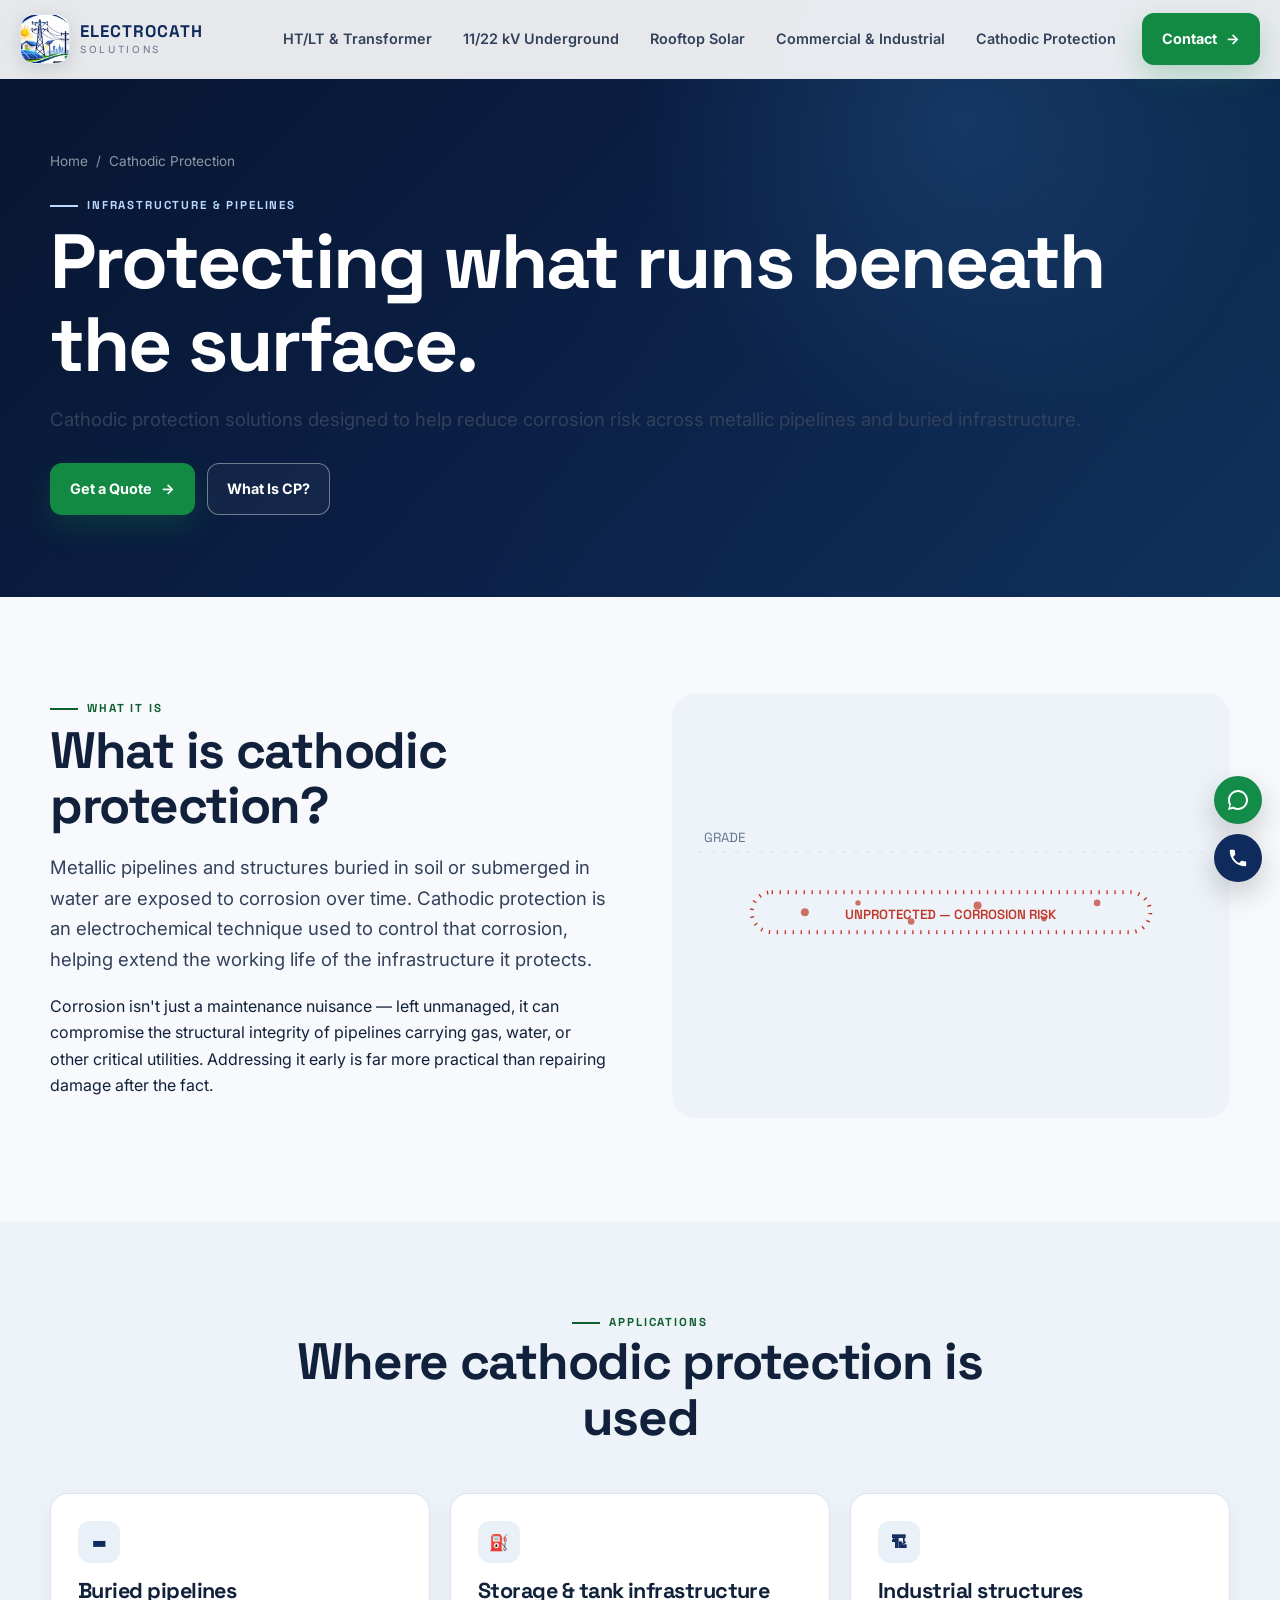
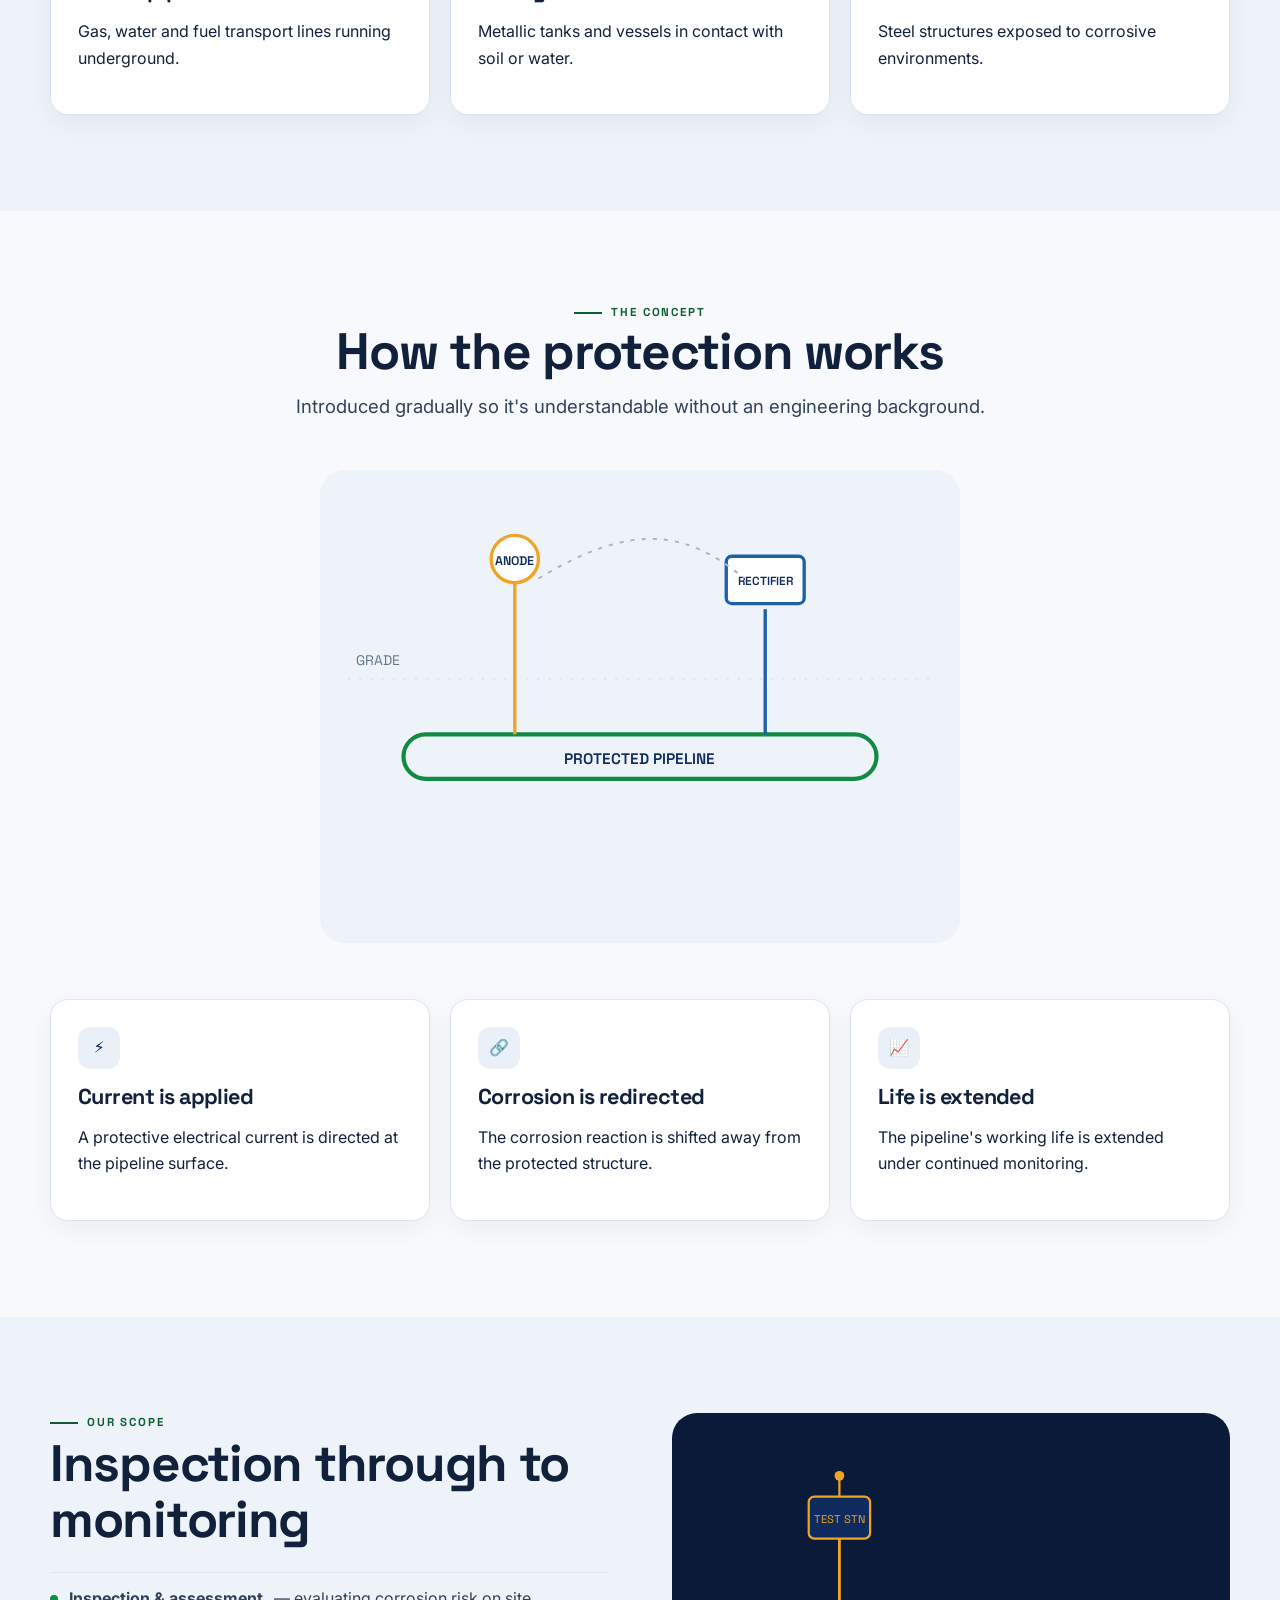
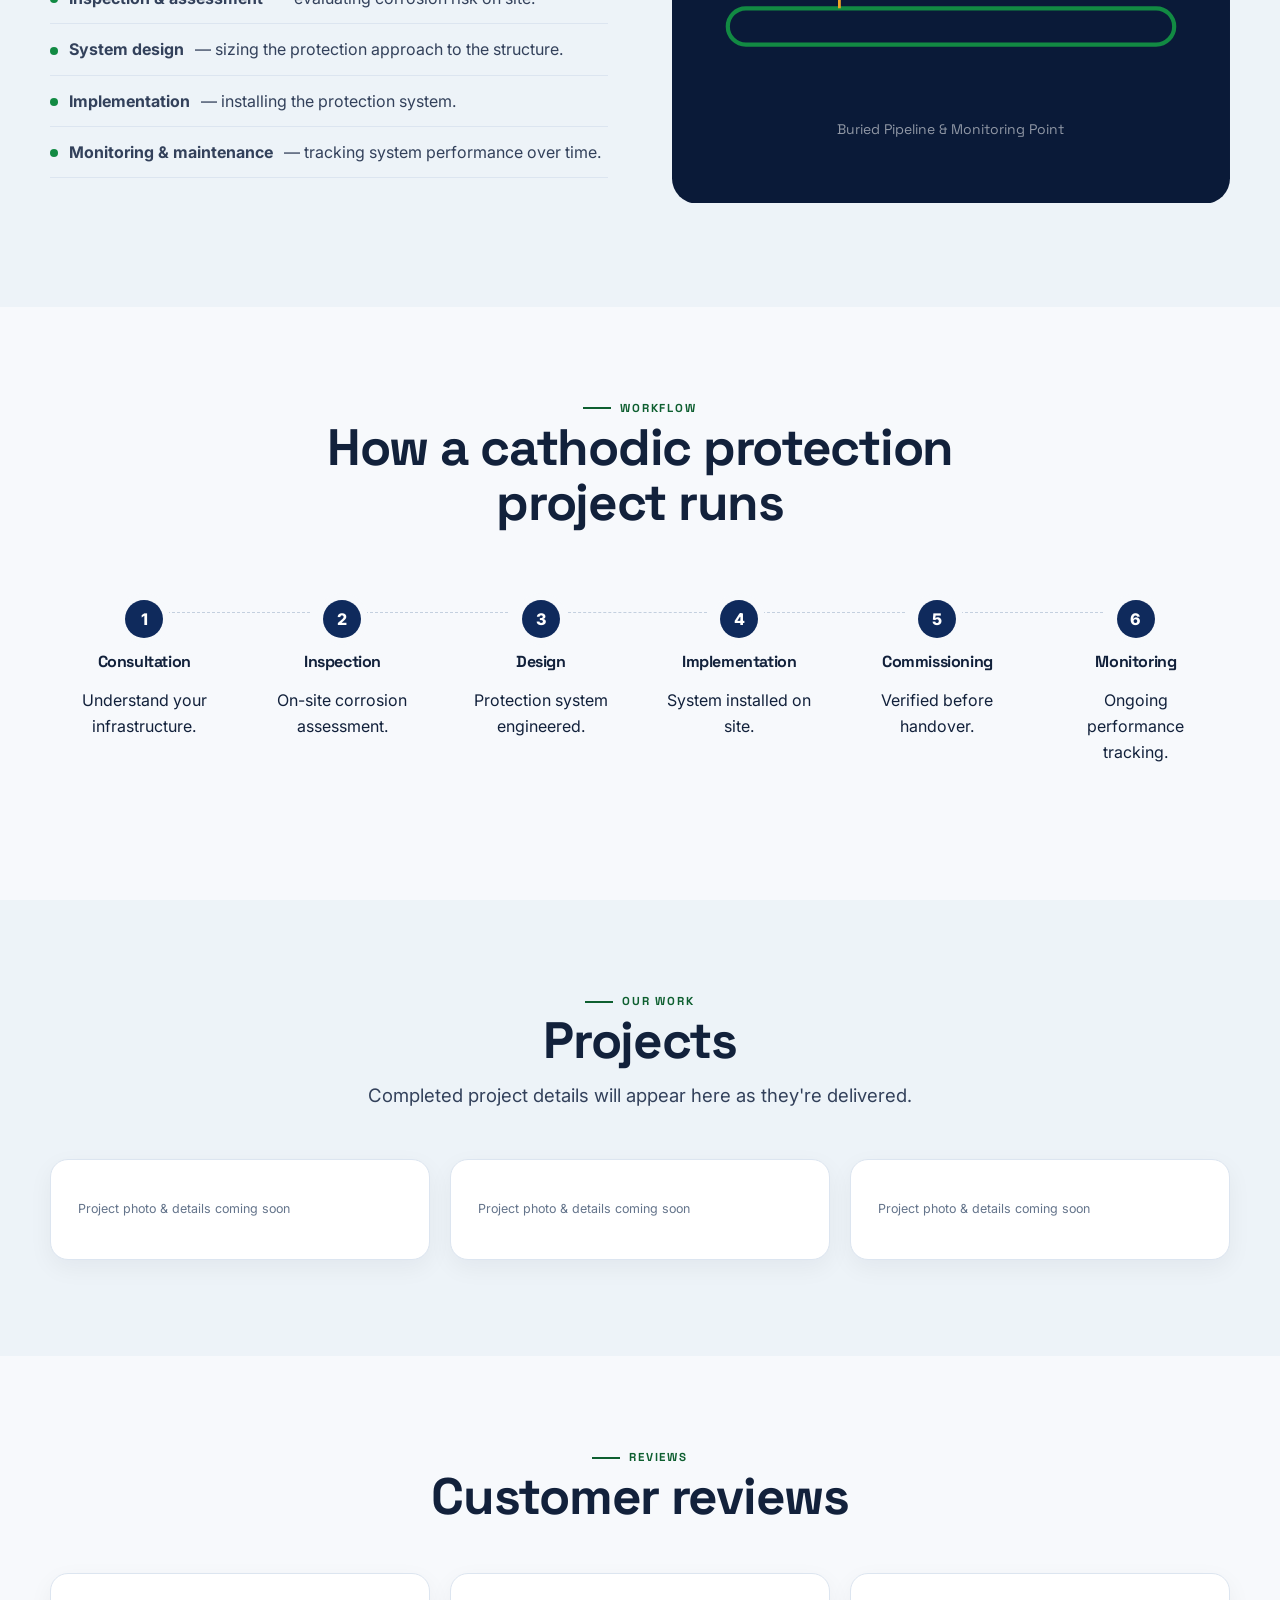
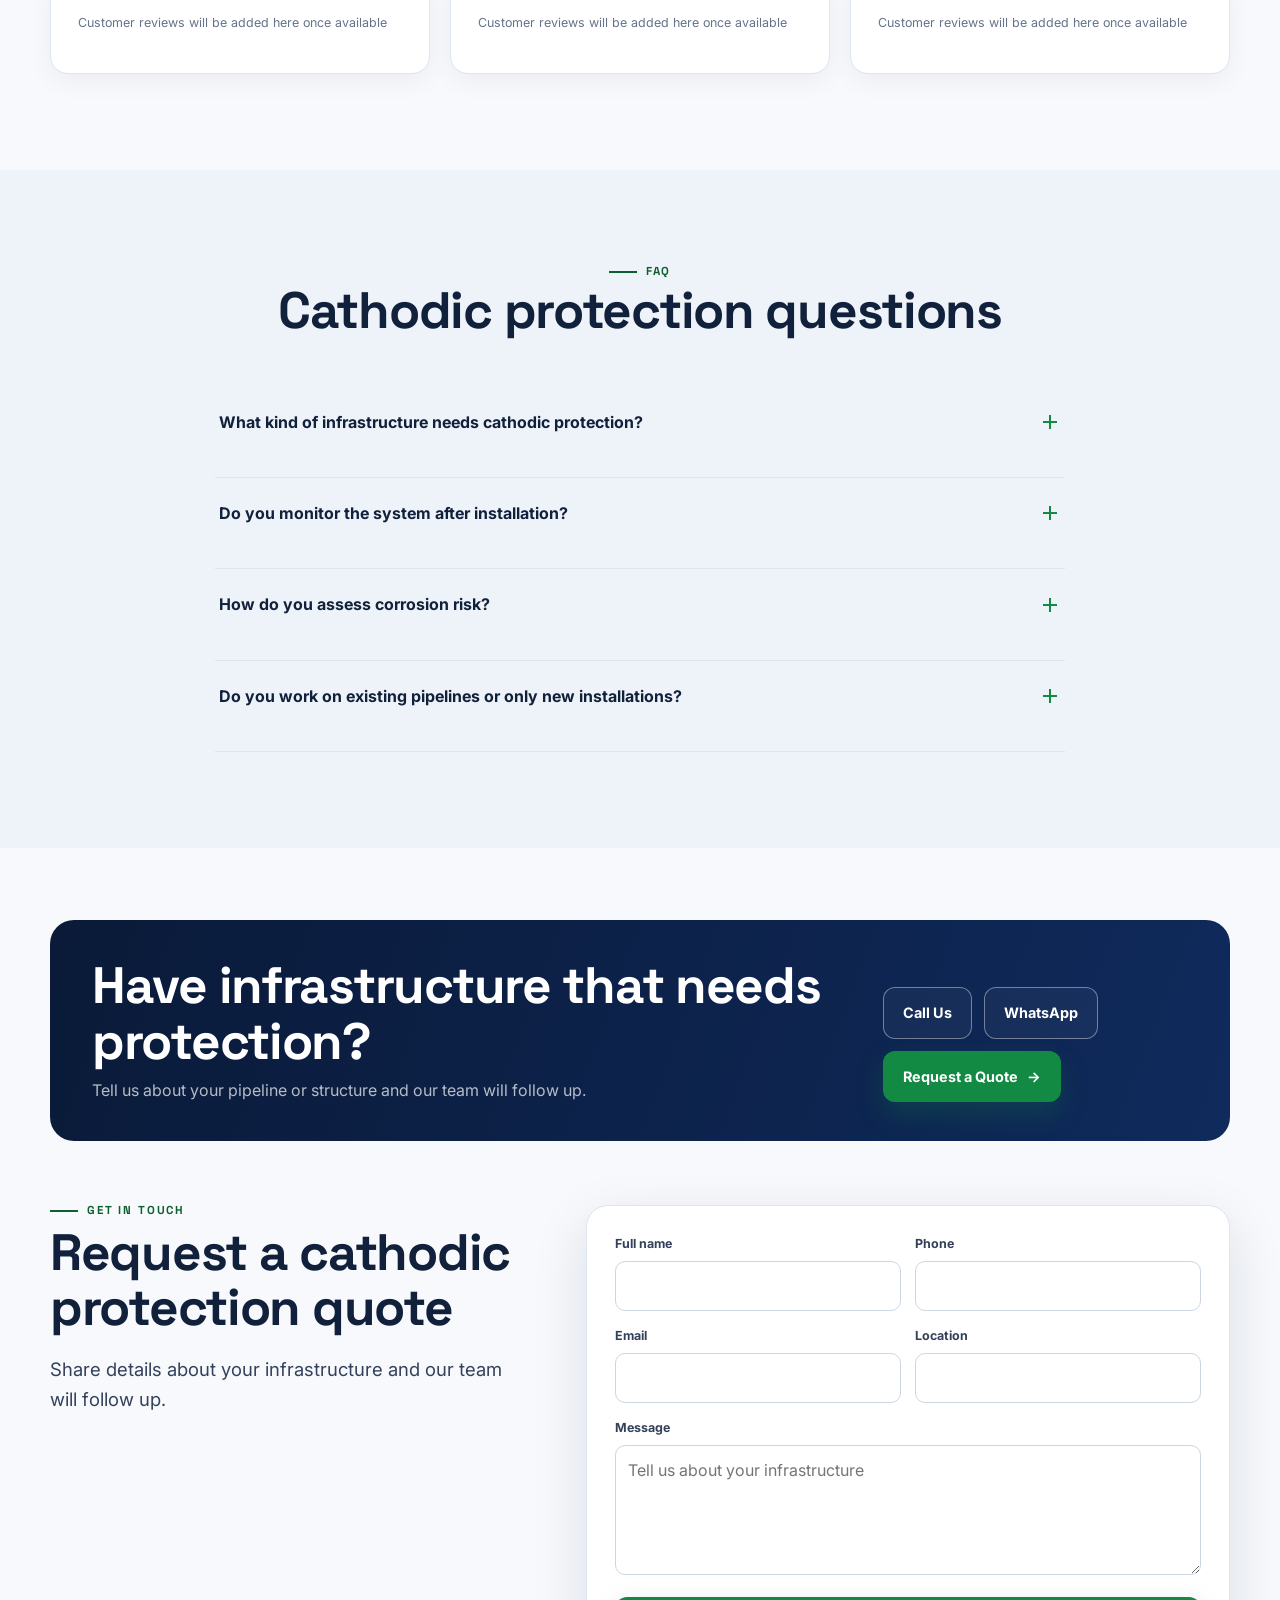
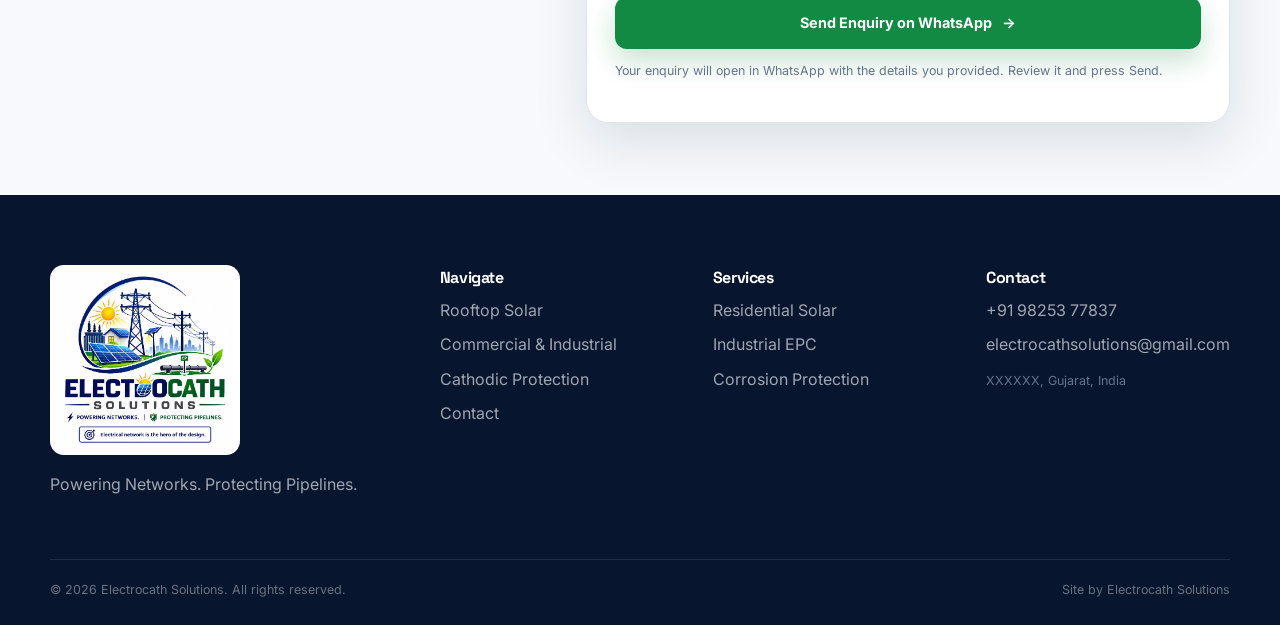
==== commit 36e3a294: "Add files via upload" ====
--- a/cathodic-protection.html
+++ b/cathodic-protection.html
@@ -1,359 +1,886 @@
 <!DOCTYPE html>
 <html lang="en">
+
 <head>
-<meta charset="UTF-8">
-<meta name="viewport" content="width=device-width, initial-scale=1.0">
-<title>Cathodic Protection for Pipelines | Electrocath Solutions</title>
-<meta name="description" content="Cathodic protection solutions to help reduce corrosion risk across metallic pipelines and buried infrastructure, from Electrocath Solutions.">
-<link rel="canonical" href="https://www.electrocathsolutions.com/cathodic-protection.html">
+  <meta charset="utf-8" />
+  <meta content="width=device-width, initial-scale=1.0" name="viewport" />
+  <title>
+    Cathodic Protection for Pipelines | Electrocath Solutions
+  </title>
+  <meta
+    content="Cathodic protection solutions to help reduce corrosion risk across metallic pipelines and buried infrastructure, from Electrocath Solutions."
+    name="description" />
+  <link href="https://www.electrocathsolutions.com/cathodic-protection.html" rel="canonical" />
+  <meta content="website" property="og:type" />
+  <meta content="Cathodic Protection for Pipelines | Electrocath Solutions" property="og:title" />
+  <meta content="Corrosion protection engineering for pipelines and metallic infrastructure."
+    property="og:description" />
+  <meta content="images/electrocath-logo.jpeg" property="og:image" />
+  <meta content="https://www.electrocathsolutions.com/cathodic-protection.html" property="og:url" />
+  <meta content="summary_large_image" name="twitter:card" />
+  <link href="https://fonts.googleapis.com" rel="preconnect" />
+  <link crossorigin="" href="https://fonts.gstatic.com" rel="preconnect" />
+  <link
+    href="https://fonts.googleapis.com/css2?family=Space+Grotesk:wght@500;600;700&amp;family=Inter:wght@400;500;600&amp;display=swap"
+    rel="stylesheet" />
+  <link href="css/style.css" rel="stylesheet" />
+  <meta name="theme-color" content="#07152f">
+  <script type="application/ld+json">
+{
+  "@context": "https://schema.org",
+  "@type": "LocalBusiness",
+  "@id": "https://www.electrocathsolutions.com/#organization",
+  "name": "Electrocath Solutions",
+  "url": "https://www.electrocathsolutions.com/",
+  "logo": "https://www.electrocathsolutions.com/images/electrocath-logo.jpeg",
+  "email": "electrocathsolutions@gmail.com",
+  "telephone": "+91 98253 77837",
+  "address": {
+    "@type": "PostalAddress",
+    "streetAddress": "XXXXXX",
+    "addressLocality": "XXXXXX",
+    "addressRegion": "Gujarat",
+    "postalCode": "XXXXXX",
+    "addressCountry": "IN"
+  },
+  "areaServed": "XXXXXX",
+  "sameAs": [
+    "XXXXXX"
+  ],
+  "description": "Engineering and EPC services spanning electrical infrastructure, rooftop solar, commercial and industrial solar, and cathodic protection."
+}
+</script>
+  <!-- BUSINESS LOCATION PLACEHOLDERS: Replace XXXXXX above with the final street address, city, PIN code and service area.
+     When the exact Google Maps coordinates are known, add this to the LocalBusiness JSON-LD:
+     "geo": { "@type": "GeoCoordinates", "latitude": 00.00000, "longitude": 00.00000 }
+     Also replace the XXXXXX entry in sameAs with the final Google Maps / Business Profile URL if available. -->
+  <script type="application/ld+json">
+{
+  "@context": "https://schema.org",
+  "@type": "WebSite",
+  "@id": "https://www.electrocathsolutions.com/#website",
+  "url": "https://www.electrocathsolutions.com/",
+  "name": "Electrocath Solutions",
+  "publisher": {
+    "@id": "https://www.electrocathsolutions.com/#organization"
+  }
+}
+</script>
+  <script type="application/ld+json">
+{
+  "@context": "https://schema.org",
+  "@type": "Service",
+  "@id": "https://www.electrocathsolutions.com/cathodic-protection.html#service",
+  "name": "Cathodic Protection",
+  "description": "Cathodic protection services for metallic pipelines and buried infrastructure, including system design, implementation and support.",
+  "url": "https://www.electrocathsolutions.com/cathodic-protection.html",
+  "provider": {
+    "@id": "https://www.electrocathsolutions.com/#organization"
+  }
+}
+</script>
+</head>
 
-<meta property="og:type" content="website">
-<meta property="og:title" content="Cathodic Protection for Pipelines | Electrocath Solutions">
-<meta property="og:description" content="Corrosion protection engineering for pipelines and metallic infrastructure.">
-<meta property="og:image" content="images/logo/electrocath-logo.jpeg">
-<meta property="og:url" content="https://www.electrocathsolutions.com/cathodic-protection.html">
-<meta name="twitter:card" content="summary_large_image">
+<body>
+  <header class="site-nav">
+    <div class="nav-inner">
+      <a aria-label="Electrocath Solutions home" class="brand" href="index.html">
+        <span class="brand-mark">
+          <img alt="" src="images/logo/electrocath-mark.jpeg" />
+        </span>
+        <span class="brand-copy">
+          <strong>
+            ELECTROCATH
+          </strong>
+          <span>
+            SOLUTIONS
+          </span>
+        </span>
+      </a>
+      <nav aria-label="Primary navigation" class="nav-links">
+        <a href="ht-lt-transformer.html">
+          HT/LT &amp; Transformer
+        </a>
+        <a href="underground-ht-network.html">
+          11/22 kV Underground
+        </a>
+        <a href="rooftop-solar.html">
+          Rooftop Solar
+        </a>
+        <a href="commercial-industrial-solar.html">
+          Commercial &amp; Industrial
+        </a>
+        <a href="cathodic-protection.html">
+          Cathodic Protection
+        </a>
+        <a class="nav-cta btn btn-primary" href="index.html#contact">
+          Contact
+          <span class="arrow">
+            &rarr;
+          </span>
+        </a>
+      </nav>
+      <button aria-expanded="false" aria-label="Open menu" class="nav-toggle">
+        <span>
+        </span>
+        <span>
+        </span>
+        <span>
+        </span>
+      </button>
+    </div>
+    <div class="mobile-panel" id="mobilePanel">
+      <a href="ht-lt-transformer.html">
+        HT/LT &amp; Transformer
+      </a>
+      <a href="underground-ht-network.html">
+        11/22 kV Underground
+      </a>
+      <a href="rooftop-solar.html">
+        Rooftop Solar
+      </a>
+      <a href="commercial-industrial-solar.html">
+        Commercial &amp; Industrial Solar
+      </a>
+      <a href="cathodic-protection.html">
+        Cathodic Protection
+      </a>
+      <a class="btn btn-primary btn-block" href="index.html#contact">
+        Contact Us
+      </a>
+    </div>
+  </header>
+  <section class="page-hero">
+    <div class="container">
+      <div class="breadcrumb">
+        <a href="index.html">
+          Home
+        </a>
+        <span>
+          /
+        </span>
+        <span>
+          Cathodic Protection
+        </span>
+      </div>
+      <div class="eyebrow on-dark hero-seq d1">
+        Infrastructure &amp; Pipelines
+      </div>
+      <h1 class="hero-seq d2">
+        Protecting what runs beneath the surface.
+      </h1>
+      <p class="lede hero-seq d3">
+        Cathodic protection solutions designed to help reduce corrosion risk across metallic pipelines and buried
+        infrastructure.
+      </p>
+      <div class="hero-actions hero-seq d4">
+        <a class="btn btn-primary" href="#quoteForm">
+          Get a Quote
+          <span class="arrow">
+            &rarr;
+          </span>
+        </a>
+        <a class="btn btn-outline on-dark" href="#what-is-cp">
+          What Is CP?
+        </a>
+      </div>
+    </div>
+  </section>
+  <!-- ============ WHAT IS CP / WHY CORROSION IS A PROBLEM ============ -->
+  <section class="section" id="what-is-cp">
+    <div class="container">
+      <div class="split">
+        <div data-reveal="left">
+          <div class="eyebrow">
+            What It Is
+          </div>
+          <h2>
+            What is cathodic protection?
+          </h2>
+          <p class="lede">
+            Metallic pipelines and structures buried in soil or submerged in water are exposed to corrosion over time.
+            Cathodic protection is an electrochemical technique used to control that corrosion, helping extend the
+            working life of the infrastructure it protects.
+          </p>
+          <p>
+            Corrosion isn't just a maintenance nuisance &mdash; left unmanaged, it can compromise the structural
+            integrity of pipelines carrying gas, water, or other critical utilities. Addressing it early is far more
+            practical than repairing damage after the fact.
+          </p>
+        </div>
+        <div aria-hidden="true" class="hero-art" data-reveal="right">
+          <svg aria-label="Cross-section diagram showing corrosion risk on an unprotected pipeline" role="img"
+            viewbox="0 0 420 320" width="100%">
+            <rect fill="var(--bg-panel)" height="320" rx="18" width="420" x="0" y="0">
+            </rect>
+            <line stroke="var(--line)" stroke-dasharray="3 6" x1="20" x2="400" y1="120" y2="120">
+            </line>
+            <text fill="var(--ink-500)" font-family="Space Grotesk" font-size="10" x="24" y="112">
+              GRADE
+            </text>
+            <rect fill="none" height="30" rx="15" stroke="#C0392B" stroke-dasharray="1 5" stroke-width="3" width="300"
+              x="60" y="150">
+            </rect>
+            <text fill="#C0392B" font-family="Space Grotesk" font-size="10" font-weight="600" text-anchor="middle"
+              x="210" y="170">
+              UNPROTECTED &mdash; CORROSION RISK
+            </text>
+            <g fill="#C0392B" opacity=".7">
+              <circle cx="100" cy="165" r="3">
+              </circle>
+              <circle cx="140" cy="158" r="2">
+              </circle>
+              <circle cx="180" cy="172" r="2.5">
+              </circle>
+              <circle cx="230" cy="160" r="3">
+              </circle>
+              <circle cx="280" cy="170" r="2">
+              </circle>
+              <circle cx="320" cy="158" r="2.5">
+              </circle>
+            </g>
+          </svg>
+        </div>
+      </div>
+    </div>
+  </section>
+  <!-- ============ WHERE CP IS USED ============ -->
+  <section class="section section-panel">
+    <div class="container">
+      <div class="section-head center">
+        <div class="eyebrow" style="justify-content:center">
+          Applications
+        </div>
+        <h2>
+          Where cathodic protection is used
+        </h2>
+      </div>
+      <div class="card-grid" data-reveal-group="">
+        <div class="info-card">
+          <div class="icon">
+            ▬
+          </div>
+          <h3>
+            Buried pipelines
+          </h3>
+          <p>
+            Gas, water and fuel transport lines running underground.
+          </p>
+        </div>
+        <div class="info-card">
+          <div class="icon">
+            ⛽
+          </div>
+          <h3>
+            Storage &amp; tank infrastructure
+          </h3>
+          <p>
+            Metallic tanks and vessels in contact with soil or water.
+          </p>
+        </div>
+        <div class="info-card">
+          <div class="icon">
+            🏗
+          </div>
+          <h3>
+            Industrial structures
+          </h3>
+          <p>
+            Steel structures exposed to corrosive environments.
+          </p>
+        </div>
+      </div>
+    </div>
+  </section>
+  <!-- ============ HOW THE PROTECTION CONCEPT WORKS ============ -->
+  <section class="section">
+    <div class="container">
+      <div class="section-head center">
+        <div class="eyebrow" style="justify-content:center">
+          The Concept
+        </div>
+        <h2>
+          How the protection works
+        </h2>
+        <p class="lede">
+          Introduced gradually so it's understandable without an engineering background.
+        </p>
+      </div>
+      <div aria-hidden="true" class="hero-art" data-reveal="scale" style="max-width:640px;margin:0 auto;">
+        <svg aria-label="Diagram of an impressed current cathodic protection system on a pipeline" role="img"
+          viewbox="0 0 460 340" width="100%">
+          <rect fill="var(--bg-panel)" height="340" rx="18" width="460" x="0" y="0">
+          </rect>
+          <line stroke="var(--line)" stroke-dasharray="2 6" x1="20" x2="440" y1="150" y2="150">
+          </line>
+          <text fill="var(--ink-500)" font-family="Space Grotesk" font-size="10" x="26" y="140">
+            GRADE
+          </text>
+          <rect fill="none" height="32" rx="16" stroke="var(--green-600)" stroke-width="3" width="340" x="60" y="190">
+          </rect>
+          <text fill="var(--navy-800)" font-family="Space Grotesk" font-size="11" font-weight="600" text-anchor="middle"
+            x="230" y="211">
+            PROTECTED PIPELINE
+          </text>
+          <line stroke="var(--gold-500)" stroke-width="2.4" x1="140" x2="140" y1="190" y2="80">
+          </line>
+          <circle class="node-glow" cx="140" cy="64" fill="var(--white)" r="17" stroke="var(--gold-500)"
+            stroke-width="2.4">
+          </circle>
+          <text fill="var(--navy-800)" font-family="Space Grotesk" font-size="9" font-weight="600" text-anchor="middle"
+            x="140" y="68">
+            ANODE
+          </text>
+          <line stroke="var(--blue-600)" stroke-width="2.4" x1="320" x2="320" y1="190" y2="100">
+          </line>
+          <rect fill="var(--white)" height="34" rx="4" stroke="var(--blue-600)" stroke-width="2.4" width="56" x="292"
+            y="62">
+          </rect>
+          <text fill="var(--navy-800)" font-family="Space Grotesk" font-size="8.5" font-weight="600"
+            text-anchor="middle" x="320" y="83">
+            RECTIFIER
+          </text>
+          <path d="M157 78 C 220 40, 260 40, 305 78" fill="none" stroke="var(--ink-300)" stroke-dasharray="3 5"
+            stroke-width="1.4">
+          </path>
+        </svg>
+      </div>
+      <div class="card-grid" data-reveal-group="" style="margin-top:48px;">
+        <div class="info-card">
+          <div class="icon">
+            ⚡
+          </div>
+          <h3>
+            Current is applied
+          </h3>
+          <p>
+            A protective electrical current is directed at the pipeline surface.
+          </p>
+        </div>
+        <div class="info-card">
+          <div class="icon">
+            🔗
+          </div>
+          <h3>
+            Corrosion is redirected
+          </h3>
+          <p>
+            The corrosion reaction is shifted away from the protected structure.
+          </p>
+        </div>
+        <div class="info-card">
+          <div class="icon">
+            📈
+          </div>
+          <h3>
+            Life is extended
+          </h3>
+          <p>
+            The pipeline's working life is extended under continued monitoring.
+          </p>
+        </div>
+      </div>
+    </div>
+  </section>
+  <!-- ============ SCOPE: INSPECTION / IMPLEMENTATION / MONITORING ============ -->
+  <section class="section section-panel">
+    <div class="container">
+      <div class="split">
+        <div data-reveal="left">
+          <div class="eyebrow">
+            Our Scope
+          </div>
+          <h2>
+            Inspection through to monitoring
+          </h2>
+          <ul class="feature-points">
+            <li>
+              <span class="dot">
+              </span>
+              <strong>
+                Inspection &amp; assessment
+              </strong>
+              &mdash; evaluating corrosion risk on site.
+            </li>
+            <li>
+              <span class="dot">
+              </span>
+              <strong>
+                System design
+              </strong>
+              &mdash; sizing the protection approach to the structure.
+            </li>
+            <li>
+              <span class="dot">
+              </span>
+              <strong>
+                Implementation
+              </strong>
+              &mdash; installing the protection system.
+            </li>
+            <li>
+              <span class="dot">
+              </span>
+              <strong>
+                Monitoring &amp; maintenance
+              </strong>
+              &mdash; tracking system performance over time.
+            </li>
+          </ul>
+        </div>
+        <div aria-hidden="true" class="hero-art" data-reveal="right">
+          <svg aria-label="Technical illustration of a pipeline with monitoring test station" role="img"
+            viewbox="0 0 400 280" width="100%">
+            <rect fill="var(--navy-900)" height="280" rx="18" width="400" x="0" y="0">
+            </rect>
+            <rect fill="none" height="26" rx="13" stroke="var(--green-600)" stroke-width="3" width="320" x="40" y="140">
+            </rect>
+            <line stroke="var(--gold-500)" stroke-width="2" x1="120" x2="120" y1="140" y2="90">
+            </line>
+            <rect fill="var(--navy-800)" height="30" rx="4" stroke="var(--gold-500)" stroke-width="1.6" width="44"
+              x="98" y="60">
+            </rect>
+            <text fill="var(--gold-500)" font-family="Space Grotesk" font-size="8" text-anchor="middle" x="120" y="79">
+              TEST STN
+            </text>
+            <g class="node-glow" fill="var(--gold-500)">
+              <circle cx="120" cy="45" r="3.5">
+              </circle>
+            </g>
+            <line stroke="var(--gold-500)" stroke-width="1.6" x1="120" x2="120" y1="60" y2="48">
+            </line>
+            <text fill="rgba(255,255,255,.55)" font-family="Space Grotesk" font-size="10" text-anchor="middle" x="200"
+              y="230">
+              Buried Pipeline &amp; Monitoring Point
+            </text>
+          </svg>
+        </div>
+      </div>
+    </div>
+  </section>
+  <!-- ============ WORKFLOW ============ -->
+  <section class="section">
+    <div class="container">
+      <div class="section-head center">
+        <div class="eyebrow" style="justify-content:center">
+          Workflow
+        </div>
+        <h2>
+          How a cathodic protection project runs
+        </h2>
+      </div>
+      <div class="timeline" data-reveal-group="">
+        <div class="timeline-step">
+          <span class="num">
+            1
+          </span>
+          <h4>
+            Consultation
+          </h4>
+          <p>
+            Understand your infrastructure.
+          </p>
+        </div>
+        <div class="timeline-step">
+          <span class="num">
+            2
+          </span>
+          <h4>
+            Inspection
+          </h4>
+          <p>
+            On-site corrosion assessment.
+          </p>
+        </div>
+        <div class="timeline-step">
+          <span class="num">
+            3
+          </span>
+          <h4>
+            Design
+          </h4>
+          <p>
+            Protection system engineered.
+          </p>
+        </div>
+        <div class="timeline-step">
+          <span class="num">
+            4
+          </span>
+          <h4>
+            Implementation
+          </h4>
+          <p>
+            System installed on site.
+          </p>
+        </div>
+        <div class="timeline-step">
+          <span class="num">
+            5
+          </span>
+          <h4>
+            Commissioning
+          </h4>
+          <p>
+            Verified before handover.
+          </p>
+        </div>
+        <div class="timeline-step">
+          <span class="num">
+            6
+          </span>
+          <h4>
+            Monitoring
+          </h4>
+          <p>
+            Ongoing performance tracking.
+          </p>
+        </div>
+      </div>
+    </div>
+  </section>
+  <!-- ============ PROJECTS ============ -->
+  <section class="section section-panel">
+    <div class="container">
+      <div class="section-head center">
+        <div class="eyebrow" style="justify-content:center">
+          Our Work
+        </div>
+        <h2>
+          Projects
+        </h2>
+        <p class="lede">
+          Completed project details will appear here as they're delivered.
+        </p>
+      </div>
+      <div class="card-grid">
+        <div class="info-card text-center">
+          <p class="placeholder-note">
+            Project photo &amp; details coming soon
+          </p>
+        </div>
+        <div class="info-card text-center">
+          <p class="placeholder-note">
+            Project photo &amp; details coming soon
+          </p>
+        </div>
+        <div class="info-card text-center">
+          <p class="placeholder-note">
+            Project photo &amp; details coming soon
+          </p>
+        </div>
+      </div>
+    </div>
+  </section>
+  <!-- ============ REVIEWS ============ -->
+  <section class="section">
+    <div class="container">
+      <div class="section-head center">
+        <div class="eyebrow" style="justify-content:center">
+          Reviews
+        </div>
+        <h2>
+          Customer reviews
+        </h2>
+      </div>
+      <div class="card-grid">
+        <div class="review-card text-center">
+          <p class="placeholder-note">
+            Customer reviews will be added here once available
+          </p>
+        </div>
+        <div class="review-card text-center">
+          <p class="placeholder-note">
+            Customer reviews will be added here once available
+          </p>
+        </div>
+        <div class="review-card text-center">
+          <p class="placeholder-note">
+            Customer reviews will be added here once available
+          </p>
+        </div>
+      </div>
+    </div>
+  </section>
+  <!-- ============ FAQ ============ -->
+  <section class="section section-panel">
+    <div class="container">
+      <div class="section-head center">
+        <div class="eyebrow" style="justify-content:center">
+          FAQ
+        </div>
+        <h2>
+          Cathodic protection questions
+        </h2>
+      </div>
+      <div class="faq-list">
+        <div class="faq-item">
+          <button aria-expanded="false" class="faq-q">
+            What kind of infrastructure needs cathodic protection?
+            <span class="plus">
+            </span>
+          </button>
+          <div class="faq-a">
+            <div class="faq-a-inner">
+              <p>
+                Buried or submerged metallic structures &mdash; pipelines, tanks and steel infrastructure exposed to
+                corrosive environments.
+              </p>
+            </div>
+          </div>
+        </div>
+        <div class="faq-item">
+          <button aria-expanded="false" class="faq-q">
+            Do you monitor the system after installation?
+            <span class="plus">
+            </span>
+          </button>
+          <div class="faq-a">
+            <div class="faq-a-inner">
+              <p>
+                Yes, ongoing monitoring and maintenance is part of our scope.
+              </p>
+            </div>
+          </div>
+        </div>
+        <div class="faq-item">
+          <button aria-expanded="false" class="faq-q">
+            How do you assess corrosion risk?
+            <span class="plus">
+            </span>
+          </button>
+          <div class="faq-a">
+            <div class="faq-a-inner">
+              <p>
+                Through an on-site inspection and assessment before any system is designed.
+              </p>
+            </div>
+          </div>
+        </div>
+        <div class="faq-item">
+          <button aria-expanded="false" class="faq-q">
+            Do you work on existing pipelines or only new installations?
+            <span class="plus">
+            </span>
+          </button>
+          <div class="faq-a">
+            <div class="faq-a-inner">
+              <p>
+                <span class="placeholder-note">
+                  XXXXXX &mdash; scope to be confirmed
+                </span>
+              </p>
+            </div>
+          </div>
+        </div>
+      </div>
+    </div>
+  </section>
+  <!-- ============ FINAL CTA / QUOTE ============ -->
+  <section class="section-tight" id="contact">
+    <div class="container">
+      <div class="cta-band" data-reveal="scale">
+        <div>
+          <h2>
+            Have infrastructure that needs protection?
+          </h2>
+          <p>
+            Tell us about your pipeline or structure and our team will follow up.
+          </p>
+        </div>
+        <div class="cta-actions">
+          <a class="btn btn-outline on-dark" href="tel:+919825377837">
+            Call Us
+          </a>
+          <a class="btn btn-outline on-dark" href="https://wa.me/919825377837">
+            WhatsApp
+          </a>
+          <a class="btn btn-primary" href="#quoteForm">
+            Request a Quote
+            <span class="arrow">
+              &rarr;
+            </span>
+          </a>
+        </div>
+      </div>
+      <div class="two-col" style="margin-top:64px;">
+        <div data-reveal="left">
+          <div class="eyebrow">
+            Get In Touch
+          </div>
+          <h2>
+            Request a cathodic protection quote
+          </h2>
+          <p class="lede">
+            Share details about your infrastructure and our team will follow up.
+          </p>
+        </div>
+        <form class="quote-form" data-reveal="right" id="quoteForm">
+          <div class="form-row">
+            <div class="field">
+              <label for="name">
+                Full name
+              </label>
+              <input id="name" name="name" required="" type="text" />
+            </div>
+            <div class="field">
+              <label for="phone">
+                Phone
+              </label>
+              <input id="phone" name="phone" required="" type="tel" />
+            </div>
+          </div>
+          <div class="form-row">
+            <div class="field">
+              <label for="email">
+                Email
+              </label>
+              <input id="email" name="email" type="email" />
+            </div>
+            <div class="field">
+              <label for="location">
+                Location
+              </label>
+              <input id="location" name="location" type="text" />
+            </div>
+          </div>
+          <div class="field">
+            <label for="message">
+              Message
+            </label>
+            <textarea id="message" name="message" placeholder="Tell us about your infrastructure"></textarea>
+          </div>
+          <input name="service" type="hidden" value="Cathodic Protection" />
+          <button class="btn btn-primary btn-block" type="submit">
+            Send Enquiry on WhatsApp
+            <span class="arrow">
+              &rarr;
+            </span>
+          </button>
+          <p class="form-note">
+            Your enquiry will open in WhatsApp with the details you provided. Review it and press Send.
+          </p>
+          <div class="form-success" id="formSuccess">
+          </div>
+        </form>
+      </div>
+    </div>
+  </section>
+  <footer class="site-footer">
+    <div class="container">
+      <div class="footer-grid">
+        <div class="footer-brand">
+          <img alt="Electrocath Solutions logo" src="images/electrocath-logo.jpeg" />
+          <p>
+            Powering Networks. Protecting Pipelines.
+          </p>
+        </div>
+        <div class="footer-col">
+          <h4>
+            Navigate
+          </h4>
+          <ul>
+            <li>
+              <a href="rooftop-solar.html">
+                Rooftop Solar
+              </a>
+            </li>
+            <li>
+              <a href="commercial-industrial-solar.html">
+                Commercial &amp; Industrial
+              </a>
+            </li>
+            <li>
+              <a href="cathodic-protection.html">
+                Cathodic Protection
+              </a>
+            </li>
+            <li>
+              <a href="index.html#contact">
+                Contact
+              </a>
+            </li>
+          </ul>
+        </div>
+        <div class="footer-col">
+          <h4>
+            Services
+          </h4>
+          <ul>
+            <li>
+              <a href="rooftop-solar.html">
+                Residential Solar
+              </a>
+            </li>
+            <li>
+              <a href="commercial-industrial-solar.html">
+                Industrial EPC
+              </a>
+            </li>
+            <li>
+              <a href="cathodic-protection.html">
+                Corrosion Protection
+              </a>
+            </li>
+          </ul>
+        </div>
+        <div class="footer-col">
+          <h4>
+            Contact
+          </h4>
+          <ul>
+            <li>
+              <a href="tel:+919825377837">
+                +91 98253 77837
+              </a>
+            </li>
+            <li>
+              <a href="mailto:electrocathsolutions@gmail.com">
+                electrocathsolutions@gmail.com
+              </a>
+            </li>
+            <li>
+              <span class="placeholder-note">
+                XXXXXX, Gujarat, India
+              </span>
+            </li>
+          </ul>
+        </div>
+      </div>
+      <div class="footer-bottom">
+        <span>
+          &copy;
+          <span id="year">
+            2026
+          </span>
+          Electrocath Solutions. All rights reserved.
+        </span>
+        <span>
+          Site by Electrocath Solutions
+        </span>
+      </div>
+    </div>
+  </footer>
+  <div class="float-contact">
+    <a aria-label="Chat on WhatsApp" class="wa" href="https://wa.me/919825377837">
+      <svg fill="none" height="24" viewbox="0 0 24 24" width="24">
+        <path
+          d="M12 2C6.48 2 2 6.48 2 12c0 1.85.5 3.58 1.35 5.07L2 22l5.06-1.33A9.94 9.94 0 0012 22c5.52 0 10-4.48 10-10S17.52 2 12 2zm0 18c-1.6 0-3.1-.44-4.38-1.2l-.31-.18-3.2.84.86-3.1-.2-.32A7.94 7.94 0 014 12c0-4.41 3.59-8 8-8s8 3.59 8 8-3.59 8-8 8z"
+          fill="#fff">
+        </path>
+      </svg>
+    </a>
+    <a aria-label="Call Electrocath Solutions" class="call" href="tel:+919825377837">
+      <svg fill="none" height="22" viewbox="0 0 24 24" width="22">
+        <path
+          d="M6.6 10.8c1.4 2.8 3.8 5.1 6.6 6.6l2.2-2.2c.3-.3.7-.4 1-.2 1.1.4 2.3.6 3.5.6.6 0 1 .4 1 1V20c0 .6-.4 1-1 1C10.6 21 3 13.4 3 4c0-.6.4-1 1-1h3.5c.6 0 1 .4 1 1 0 1.2.2 2.4.6 3.5.1.4 0 .8-.2 1l-2.3 2.3z"
+          fill="#fff">
+        </path>
+      </svg>
+    </a>
+  </div>
+  <script src="js/main.js">
+  </script>
+</body>
 
-<link rel="preconnect" href="https://fonts.googleapis.com">
-<link rel="preconnect" href="https://fonts.gstatic.com" crossorigin>
-<link href="https://fonts.googleapis.com/css2?family=Space+Grotesk:wght@500;600;700&family=Inter:wght@400;500;600&display=swap" rel="stylesheet">
-<link rel="stylesheet" href="css/style.css">
-<link rel="stylesheet" href="css/animations.css">
-</head>
-<body>
-
-<header class="site-nav">
-  <div class="nav-inner">
-    <a href="index.html" class="brand" aria-label="Electrocath Solutions home">
-      <span class="brand-mark"><img src="images/logo/electrocath-mark.jpeg" alt=""></span>
-      <span class="brand-copy"><strong>ELECTROCATH</strong><span>SOLUTIONS</span></span>
-    </a>
-    <nav class="nav-links" aria-label="Primary navigation">
-      <a href="rooftop-solar.html">Rooftop Solar</a>
-      <a href="commercial-industrial-solar.html">Commercial &amp; Industrial</a>
-      <a href="cathodic-protection.html">Cathodic Protection</a>
-      <a href="index.html#contact" class="nav-cta btn btn-primary">Contact <span class="arrow">→</span></a>
-    </nav>
-    <button class="nav-toggle" aria-label="Open menu" aria-expanded="false"><span></span><span></span><span></span></button>
-  </div>
-  <div class="mobile-panel">
-    <a href="rooftop-solar.html">Rooftop Solar</a>
-    <a href="commercial-industrial-solar.html">Commercial &amp; Industrial Solar</a>
-    <a href="cathodic-protection.html">Cathodic Protection</a>
-    <a href="index.html#contact" class="btn btn-primary btn-block">Contact Us</a>
-  </div>
-</header>
-
-<section class="page-hero">
-  <div class="container">
-    <div class="breadcrumb"><a href="index.html">Home</a> <span>/</span> <span>Cathodic Protection</span></div>
-    <div class="eyebrow on-dark hero-seq d1">Infrastructure &amp; Pipelines</div>
-    <h1 class="hero-seq d2">Protecting what runs beneath the surface.</h1>
-    <p class="lede hero-seq d3">Cathodic protection solutions designed to help reduce corrosion risk across metallic pipelines and buried infrastructure.</p>
-    <div class="hero-actions hero-seq d4">
-      <a href="#quoteForm" class="btn btn-primary">Get a Quote <span class="arrow">→</span></a>
-      <a href="#what-is-cp" class="btn btn-outline on-dark">What Is CP?</a>
-    </div>
-  </div>
-</section>
-
-<!-- ============ WHAT IS CP / WHY CORROSION IS A PROBLEM ============ -->
-<section class="section" id="what-is-cp">
-  <div class="container">
-    <div class="split">
-      <div data-reveal="left">
-        <div class="eyebrow">What It Is</div>
-        <h2>What is cathodic protection?</h2>
-        <p class="lede">Metallic pipelines and structures buried in soil or submerged in water are exposed to corrosion over time. Cathodic protection is an electrochemical technique used to control that corrosion, helping extend the working life of the infrastructure it protects.</p>
-        <p>Corrosion isn't just a maintenance nuisance &mdash; left unmanaged, it can compromise the structural integrity of pipelines carrying gas, water, or other critical utilities. Addressing it early is far more practical than repairing damage after the fact.</p>
-      </div>
-      <div class="hero-art" data-reveal="right" aria-hidden="true">
-        <svg viewBox="0 0 420 320" width="100%" role="img" aria-label="Cross-section diagram showing corrosion risk on an unprotected pipeline">
-          <rect x="0" y="0" width="420" height="320" fill="var(--bg-panel)" rx="18"/>
-          <line x1="20" y1="120" x2="400" y2="120" stroke="var(--line)" stroke-dasharray="3 6"/>
-          <text x="24" y="112" font-size="10" fill="var(--ink-500)" font-family="Space Grotesk">GRADE</text>
-          <rect x="60" y="150" width="300" height="30" rx="15" fill="none" stroke="#C0392B" stroke-width="3" stroke-dasharray="1 5"/>
-          <text x="210" y="170" text-anchor="middle" font-size="10" fill="#C0392B" font-family="Space Grotesk" font-weight="600">UNPROTECTED &mdash; CORROSION RISK</text>
-          <g fill="#C0392B" opacity=".7">
-            <circle cx="100" cy="165" r="3"/><circle cx="140" cy="158" r="2"/><circle cx="180" cy="172" r="2.5"/>
-            <circle cx="230" cy="160" r="3"/><circle cx="280" cy="170" r="2"/><circle cx="320" cy="158" r="2.5"/>
-          </g>
-        </svg>
-      </div>
-    </div>
-  </div>
-</section>
-
-<!-- ============ WHERE CP IS USED ============ -->
-<section class="section section-panel">
-  <div class="container">
-    <div class="section-head center">
-      <div class="eyebrow" style="justify-content:center">Applications</div>
-      <h2>Where cathodic protection is used</h2>
-    </div>
-    <div class="card-grid" data-reveal-group>
-      <div class="info-card">
-        <div class="icon">▬</div>
-        <h3>Buried pipelines</h3>
-        <p>Gas, water and fuel transport lines running underground.</p>
-      </div>
-      <div class="info-card">
-        <div class="icon">⛽</div>
-        <h3>Storage &amp; tank infrastructure</h3>
-        <p>Metallic tanks and vessels in contact with soil or water.</p>
-      </div>
-      <div class="info-card">
-        <div class="icon">🏗</div>
-        <h3>Industrial structures</h3>
-        <p>Steel structures exposed to corrosive environments.</p>
-      </div>
-    </div>
-  </div>
-</section>
-
-<!-- ============ HOW THE PROTECTION CONCEPT WORKS ============ -->
-<section class="section">
-  <div class="container">
-    <div class="section-head center">
-      <div class="eyebrow" style="justify-content:center">The Concept</div>
-      <h2>How the protection works</h2>
-      <p class="lede">Introduced gradually so it's understandable without an engineering background.</p>
-    </div>
-    <div class="hero-art" data-reveal="scale" aria-hidden="true" style="max-width:640px;margin:0 auto;">
-      <svg viewBox="0 0 460 340" width="100%" role="img" aria-label="Diagram of an impressed current cathodic protection system on a pipeline">
-        <rect x="0" y="0" width="460" height="340" fill="var(--bg-panel)" rx="18"/>
-        <line x1="20" y1="150" x2="440" y2="150" stroke="var(--line)" stroke-dasharray="2 6"/>
-        <text x="26" y="140" font-size="10" fill="var(--ink-500)" font-family="Space Grotesk">GRADE</text>
-        <rect x="60" y="190" width="340" height="32" rx="16" fill="none" stroke="var(--green-600)" stroke-width="3"/>
-        <text x="230" y="211" text-anchor="middle" font-size="11" fill="var(--navy-800)" font-family="Space Grotesk" font-weight="600">PROTECTED PIPELINE</text>
-
-        <line x1="140" y1="190" x2="140" y2="80" stroke="var(--gold-500)" stroke-width="2.4"/>
-        <circle cx="140" cy="64" r="17" fill="var(--white)" stroke="var(--gold-500)" stroke-width="2.4" class="node-glow"/>
-        <text x="140" y="68" text-anchor="middle" font-size="9" fill="var(--navy-800)" font-family="Space Grotesk" font-weight="600">ANODE</text>
-
-        <line x1="320" y1="190" x2="320" y2="100" stroke="var(--blue-600)" stroke-width="2.4"/>
-        <rect x="292" y="62" width="56" height="34" rx="4" fill="var(--white)" stroke="var(--blue-600)" stroke-width="2.4"/>
-        <text x="320" y="83" text-anchor="middle" font-size="8.5" fill="var(--navy-800)" font-family="Space Grotesk" font-weight="600">RECTIFIER</text>
-
-        <path d="M157 78 C 220 40, 260 40, 305 78" stroke="var(--ink-300)" stroke-width="1.4" fill="none" stroke-dasharray="3 5"/>
-      </svg>
-    </div>
-    <div class="card-grid" data-reveal-group style="margin-top:48px;">
-      <div class="info-card">
-        <div class="icon">⚡</div>
-        <h3>Current is applied</h3>
-        <p>A protective electrical current is directed at the pipeline surface.</p>
-      </div>
-      <div class="info-card">
-        <div class="icon">🔗</div>
-        <h3>Corrosion is redirected</h3>
-        <p>The corrosion reaction is shifted away from the protected structure.</p>
-      </div>
-      <div class="info-card">
-        <div class="icon">📈</div>
-        <h3>Life is extended</h3>
-        <p>The pipeline's working life is extended under continued monitoring.</p>
-      </div>
-    </div>
-  </div>
-</section>
-
-<!-- ============ SCOPE: INSPECTION / IMPLEMENTATION / MONITORING ============ -->
-<section class="section section-panel">
-  <div class="container">
-    <div class="split">
-      <div data-reveal="left">
-        <div class="eyebrow">Our Scope</div>
-        <h2>Inspection through to monitoring</h2>
-        <ul class="feature-points">
-          <li><span class="dot"></span><strong>Inspection &amp; assessment</strong> &mdash; evaluating corrosion risk on site.</li>
-          <li><span class="dot"></span><strong>System design</strong> &mdash; sizing the protection approach to the structure.</li>
-          <li><span class="dot"></span><strong>Implementation</strong> &mdash; installing the protection system.</li>
-          <li><span class="dot"></span><strong>Monitoring &amp; maintenance</strong> &mdash; tracking system performance over time.</li>
-        </ul>
-      </div>
-      <div class="hero-art" data-reveal="right" aria-hidden="true">
-        <svg viewBox="0 0 400 280" width="100%" role="img" aria-label="Technical illustration of a pipeline with monitoring test station">
-          <rect x="0" y="0" width="400" height="280" fill="var(--navy-900)" rx="18"/>
-          <rect x="40" y="140" width="320" height="26" rx="13" fill="none" stroke="var(--green-600)" stroke-width="3"/>
-          <line x1="120" y1="140" x2="120" y2="90" stroke="var(--gold-500)" stroke-width="2"/>
-          <rect x="98" y="60" width="44" height="30" rx="4" fill="var(--navy-800)" stroke="var(--gold-500)" stroke-width="1.6"/>
-          <text x="120" y="79" text-anchor="middle" font-size="8" fill="var(--gold-500)" font-family="Space Grotesk">TEST STN</text>
-          <g class="node-glow" fill="var(--gold-500)"><circle cx="120" cy="45" r="3.5"/></g>
-          <line x1="120" y1="60" x2="120" y2="48" stroke="var(--gold-500)" stroke-width="1.6"/>
-          <text x="200" y="230" text-anchor="middle" font-size="10" fill="rgba(255,255,255,.55)" font-family="Space Grotesk">Buried Pipeline &amp; Monitoring Point</text>
-        </svg>
-      </div>
-    </div>
-  </div>
-</section>
-
-<!-- ============ WORKFLOW ============ -->
-<section class="section">
-  <div class="container">
-    <div class="section-head center">
-      <div class="eyebrow" style="justify-content:center">Workflow</div>
-      <h2>How a cathodic protection project runs</h2>
-    </div>
-    <div class="timeline" data-reveal-group>
-      <div class="timeline-step"><span class="num">1</span><h4>Consultation</h4><p>Understand your infrastructure.</p></div>
-      <div class="timeline-step"><span class="num">2</span><h4>Inspection</h4><p>On-site corrosion assessment.</p></div>
-      <div class="timeline-step"><span class="num">3</span><h4>Design</h4><p>Protection system engineered.</p></div>
-      <div class="timeline-step"><span class="num">4</span><h4>Implementation</h4><p>System installed on site.</p></div>
-      <div class="timeline-step"><span class="num">5</span><h4>Commissioning</h4><p>Verified before handover.</p></div>
-      <div class="timeline-step"><span class="num">6</span><h4>Monitoring</h4><p>Ongoing performance tracking.</p></div>
-    </div>
-  </div>
-</section>
-
-<!-- ============ PROJECTS ============ -->
-<section class="section section-panel">
-  <div class="container">
-    <div class="section-head center">
-      <div class="eyebrow" style="justify-content:center">Our Work</div>
-      <h2>Projects</h2>
-      <p class="lede">Completed project details will appear here as they're delivered.</p>
-    </div>
-    <div class="card-grid">
-      <div class="info-card text-center"><p class="placeholder-note">Project photo &amp; details coming soon</p></div>
-      <div class="info-card text-center"><p class="placeholder-note">Project photo &amp; details coming soon</p></div>
-      <div class="info-card text-center"><p class="placeholder-note">Project photo &amp; details coming soon</p></div>
-    </div>
-  </div>
-</section>
-
-<!-- ============ REVIEWS ============ -->
-<section class="section">
-  <div class="container">
-    <div class="section-head center">
-      <div class="eyebrow" style="justify-content:center">Reviews</div>
-      <h2>Customer reviews</h2>
-    </div>
-    <div class="card-grid">
-      <div class="review-card text-center"><p class="placeholder-note">Customer reviews will be added here once available</p></div>
-      <div class="review-card text-center"><p class="placeholder-note">Customer reviews will be added here once available</p></div>
-      <div class="review-card text-center"><p class="placeholder-note">Customer reviews will be added here once available</p></div>
-    </div>
-  </div>
-</section>
-
-<!-- ============ FAQ ============ -->
-<section class="section section-panel">
-  <div class="container">
-    <div class="section-head center">
-      <div class="eyebrow" style="justify-content:center">FAQ</div>
-      <h2>Cathodic protection questions</h2>
-    </div>
-    <div class="faq-list">
-      <div class="faq-item">
-        <button class="faq-q" aria-expanded="false">What kind of infrastructure needs cathodic protection?<span class="plus"></span></button>
-        <div class="faq-a"><div class="faq-a-inner"><p>Buried or submerged metallic structures &mdash; pipelines, tanks and steel infrastructure exposed to corrosive environments.</p></div></div>
-      </div>
-      <div class="faq-item">
-        <button class="faq-q" aria-expanded="false">Do you monitor the system after installation?<span class="plus"></span></button>
-        <div class="faq-a"><div class="faq-a-inner"><p>Yes, ongoing monitoring and maintenance is part of our scope.</p></div></div>
-      </div>
-      <div class="faq-item">
-        <button class="faq-q" aria-expanded="false">How do you assess corrosion risk?<span class="plus"></span></button>
-        <div class="faq-a"><div class="faq-a-inner"><p>Through an on-site inspection and assessment before any system is designed.</p></div></div>
-      </div>
-      <div class="faq-item">
-        <button class="faq-q" aria-expanded="false">Do you work on existing pipelines or only new installations?<span class="plus"></span></button>
-        <div class="faq-a"><div class="faq-a-inner"><p><span class="placeholder-note">XXXXXX &mdash; scope to be confirmed</span></p></div></div>
-      </div>
-    </div>
-  </div>
-</section>
-
-<!-- ============ FINAL CTA / QUOTE ============ -->
-<section class="section-tight" id="contact">
-  <div class="container">
-    <div class="cta-band" data-reveal="scale">
-      <div>
-        <h2>Have infrastructure that needs protection?</h2>
-        <p>Tell us about your pipeline or structure and our team will follow up.</p>
-      </div>
-      <div class="cta-actions">
-        <a href="tel:+919825377837" class="btn btn-outline on-dark">Call Us</a>
-        <a href="https://wa.me/919825377837" class="btn btn-outline on-dark">WhatsApp</a>
-        <a href="#quoteForm" class="btn btn-primary">Request a Quote <span class="arrow">→</span></a>
-      </div>
-    </div>
-
-    <div class="two-col" style="margin-top:64px;">
-      <div data-reveal="left">
-        <div class="eyebrow">Get In Touch</div>
-        <h2>Request a cathodic protection quote</h2>
-        <p class="lede">Share details about your infrastructure and our team will follow up.</p>
-      </div>
-      <form class="quote-form" id="quoteForm" data-reveal="right">
-        <div class="form-row">
-          <div class="field"><label for="name">Full name</label><input id="name" name="name" type="text" required></div>
-          <div class="field"><label for="phone">Phone</label><input id="phone" name="phone" type="tel" required></div>
-        </div>
-        <div class="form-row">
-          <div class="field"><label for="email">Email</label><input id="email" name="email" type="email"></div>
-          <div class="field"><label for="location">Location</label><input id="location" name="location" type="text"></div>
-        </div>
-        <div class="field"><label for="message">Message</label><textarea id="message" name="message" placeholder="Tell us about your infrastructure"></textarea></div>
-        <input type="hidden" name="service" value="Cathodic Protection">
-        <button type="submit" class="btn btn-primary btn-block">Send Enquiry on WhatsApp <span class="arrow">→</span></button>
-        <p class="form-note">Your enquiry will open in WhatsApp with the details you provided. Review it and press Send.</p>
-        <div class="form-success" id="formSuccess"></div>
-      </form>
-    </div>
-  </div>
-</section>
-
-<footer class="site-footer">
-  <div class="container">
-    <div class="footer-grid">
-      <div class="footer-brand">
-        <img src="images/electrocath-logo.jpeg" alt="Electrocath Solutions logo">
-        <p>Powering Networks. Protecting Pipelines.</p>
-      </div>
-      <div class="footer-col">
-        <h4>Navigate</h4>
-        <ul>
-          <li><a href="rooftop-solar.html">Rooftop Solar</a></li>
-          <li><a href="commercial-industrial-solar.html">Commercial &amp; Industrial</a></li>
-          <li><a href="cathodic-protection.html">Cathodic Protection</a></li>
-          <li><a href="index.html#contact">Contact</a></li>
-        </ul>
-      </div>
-      <div class="footer-col">
-        <h4>Services</h4>
-        <ul>
-          <li><a href="rooftop-solar.html">Residential Solar</a></li>
-          <li><a href="commercial-industrial-solar.html">Industrial EPC</a></li>
-          <li><a href="cathodic-protection.html">Corrosion Protection</a></li>
-        </ul>
-      </div>
-      <div class="footer-col">
-        <h4>Contact</h4>
-        <ul>
-          <li><a href="tel:+919825377837">+91 98253 77837</a></li>
-          <li><a href="mailto:electrocathsolutions@gmail.com">electrocathsolutions@gmail.com</a></li>
-          <li><span class="placeholder-note">XXXXXX, Gujarat, India</span></li>
-        </ul>
-      </div>
-    </div>
-    <div class="footer-bottom">
-      <span>&copy; <span id="year">2026</span> Electrocath Solutions. All rights reserved.</span>
-      <span>Site by Electrocath Solutions</span>
-    </div>
-  </div>
-</footer>
-
-<div class="float-contact">
-  <a href="https://wa.me/919825377837" class="wa" aria-label="Chat on WhatsApp">
-    <svg width="24" height="24" viewBox="0 0 24 24" fill="none"><path d="M12 2C6.48 2 2 6.48 2 12c0 1.85.5 3.58 1.35 5.07L2 22l5.06-1.33A9.94 9.94 0 0012 22c5.52 0 10-4.48 10-10S17.52 2 12 2zm0 18c-1.6 0-3.1-.44-4.38-1.2l-.31-.18-3.2.84.86-3.1-.2-.32A7.94 7.94 0 014 12c0-4.41 3.59-8 8-8s8 3.59 8 8-3.59 8-8 8z" fill="#fff"/></svg>
-  </a>
-  <a href="tel:+919825377837" class="call" aria-label="Call Electrocath Solutions">
-    <svg width="22" height="22" viewBox="0 0 24 24" fill="none"><path d="M6.6 10.8c1.4 2.8 3.8 5.1 6.6 6.6l2.2-2.2c.3-.3.7-.4 1-.2 1.1.4 2.3.6 3.5.6.6 0 1 .4 1 1V20c0 .6-.4 1-1 1C10.6 21 3 13.4 3 4c0-.6.4-1 1-1h3.5c.6 0 1 .4 1 1 0 1.2.2 2.4.6 3.5.1.4 0 .8-.2 1l-2.3 2.3z" fill="#fff"/></svg>
-  </a>
-</div>
-
-<script src="js/main.js"></script>
-</body>
-</html>
+</html>
--- a/css/style.css
+++ b/css/style.css
@@ -4,37 +4,29 @@
   --navy-800: #0f2a5c;
   --blue-600: #1e5fa8;
   --blue-500: #3e86d6;
-
   --green-700: #0e5f30;
   --green-600: #128a43;
   --green-500: #1ca653;
   --gold-500: #f0a426;
-
   --ink-900: #12213b;
   --ink-700: #33415b;
   --ink-500: #64748b;
   --ink-300: #a9b5c7;
   --line: #dce5f0;
-
   --bg: #f7f9fc;
   --bg-panel: #edf3f8;
   --white: #fff;
-
-  --shadow: 0 18px 55px rgba(7, 21, 47, 0.12);
+  --shadow: 0 18px 55px rgba(7, 21, 47, .12);
   --radius: 22px;
   --max: 1180px;
 }
 
-/* =========================================================
-   Base
-   ========================================================= */
-
 * {
-  box-sizing: border-box;
+  box-sizing: border-box
 }
 
 html {
-  scroll-behavior: smooth;
+  scroll-behavior: smooth
 }
 
 body {
@@ -42,72 +34,68 @@
   font-family: Inter, system-ui, sans-serif;
   color: var(--ink-900);
   background: var(--bg);
-  line-height: 1.65;
+  line-height: 1.65
 }
 
 img {
   max-width: 100%;
-  display: block;
+  display: block
 }
 
 a {
   color: inherit;
-  text-decoration: none;
+  text-decoration: none
 }
 
 button,
 input,
 select,
 textarea {
-  font: inherit;
+  font: inherit
 }
 
 button {
-  cursor: pointer;
+  cursor: pointer
 }
 
 .container {
   width: min(var(--max), calc(100% - 40px));
-  margin: auto;
+  margin: auto
 }
 
 .section {
-  padding: 96px 0;
+  padding: 96px 0
 }
 
 .section-tight {
-  padding: 72px 0;
+  padding: 72px 0
 }
 
 .section-panel {
-  background: var(--bg-panel);
+  background: var(--bg-panel)
 }
 
 .section-dark {
   background: var(--navy-900);
-  color: #fff;
+  color: #fff
 }
 
 .center {
-  text-align: center;
+  text-align: center
 }
 
 .section-head {
   max-width: 760px;
-  margin: 0 auto 48px;
+  margin: 0 auto 48px
 }
 
 .section-head h2 {
-  margin: 0.35rem 0 0.75rem;
+  margin: .35rem 0 .75rem
 }
 
 .section-head .lede {
-  margin: 0 auto;
-}
-
-/* =========================================================
-   Typography
-   ========================================================= */
+  margin: 0 auto
+}
 
 h1,
 h2,
@@ -115,57 +103,54 @@
 h4 {
   font-family: "Space Grotesk", Inter, sans-serif;
   line-height: 1.08;
-  letter-spacing: -0.025em;
+  letter-spacing: -.025em
 }
 
 h1 {
   font-size: clamp(2.8rem, 6vw, 5.4rem);
-  margin: 0.5rem 0 1.1rem;
+  margin: .5rem 0 1.1rem
 }
 
 h2 {
   font-size: clamp(2rem, 4vw, 3.35rem);
-  margin: 0.5rem 0 1rem;
+  margin: .5rem 0 1rem
 }
 
 h3 {
   font-size: 1.35rem;
-  margin: 0.35rem 0 0.6rem;
+  margin: .35rem 0 .6rem
 }
 
 h4 {
   font-size: 1rem;
-  margin: 0.25rem 0;
+  margin: .25rem 0
 }
 
 .lede {
   font-size: clamp(1rem, 1.5vw, 1.16rem);
-  color: var(--ink-700);
+  color: var(--ink-700)
 }
 
 .section-dark .lede,
 .on-dark {
-  color: rgba(255, 255, 255, 0.78);
-}
-
-/* =========================================================
-   Navigation
-   ========================================================= */
-
+  color: rgba(255, 255, 255, .78)
+}
+
+/* Navigation */
 .site-nav {
   position: fixed;
   z-index: 1000;
   top: 0;
   left: 0;
   right: 0;
-  background: rgba(255, 255, 255, 0.9);
+  background: rgba(255, 255, 255, .9);
   backdrop-filter: blur(18px);
-  border-bottom: 1px solid rgba(220, 229, 240, 0.8);
-  transition: 0.3s;
+  border-bottom: 1px solid rgba(220, 229, 240, .8);
+  transition: .3s
 }
 
 .site-nav.scrolled {
-  box-shadow: 0 10px 30px rgba(7, 21, 47, 0.08);
+  box-shadow: 0 10px 30px rgba(7, 21, 47, .08)
 }
 
 .nav-inner {
@@ -175,14 +160,14 @@
   display: flex;
   align-items: center;
   justify-content: space-between;
-  gap: 24px;
+  gap: 24px
 }
 
 .brand {
   display: flex;
   align-items: center;
   gap: 10px;
-  min-width: 205px;
+  min-width: 205px
 }
 
 .brand-mark {
@@ -191,9 +176,9 @@
   border-radius: 14px;
   overflow: hidden;
   background: #fff;
-  box-shadow: 0 5px 18px rgba(7, 21, 47, 0.12);
+  box-shadow: 0 5px 18px rgba(7, 21, 47, .12);
   border: 1px solid var(--line);
-  flex: none;
+  flex: none
 }
 
 .brand-mark img {
@@ -201,43 +186,43 @@
   height: 100%;
   object-fit: cover;
   object-position: center 43%;
-  transform: scale(1.15);
+  transform: scale(1.15)
 }
 
 .brand-copy {
   display: flex;
   flex-direction: column;
-  line-height: 1;
+  line-height: 1
 }
 
 .brand-copy strong {
   font: 700 1.05rem/1 "Space Grotesk", sans-serif;
-  letter-spacing: 0.06em;
-  color: var(--navy-800);
+  letter-spacing: .06em;
+  color: var(--navy-800)
 }
 
 .brand-copy span {
-  font-size: 0.62rem;
-  letter-spacing: 0.27em;
+  font-size: .62rem;
+  letter-spacing: .27em;
   margin-top: 5px;
-  color: var(--ink-500);
+  color: var(--ink-500)
 }
 
 .nav-links {
   display: flex;
   align-items: center;
-  gap: 7px;
-}
-
-.nav-links > a:not(.btn) {
+  gap: 7px
+}
+
+.nav-links>a:not(.btn) {
   padding: 11px 12px;
   font-weight: 600;
-  font-size: 0.9rem;
+  font-size: .9rem;
   color: var(--ink-700);
-  position: relative;
-}
-
-.nav-links > a:not(.btn)::after {
+  position: relative
+}
+
+.nav-links>a:not(.btn):after {
   content: "";
   position: absolute;
   left: 12px;
@@ -247,22 +232,22 @@
   background: var(--green-600);
   transform: scaleX(0);
   transform-origin: center;
-  transition: 0.25s;
-}
-
-.nav-links > a:not(.btn):hover::after {
-  transform: scaleX(1);
+  transition: .25s
+}
+
+.nav-links>a:not(.btn):hover:after {
+  transform: scaleX(1)
 }
 
 .nav-cta {
-  margin-left: 7px;
+  margin-left: 7px
 }
 
 .nav-toggle {
   display: none;
   background: none;
   border: 0;
-  padding: 8px;
+  padding: 8px
 }
 
 .nav-toggle span {
@@ -271,78 +256,73 @@
   height: 2px;
   background: var(--navy-800);
   margin: 5px;
-  border-radius: 3px;
+  border-radius: 3px
 }
 
 .mobile-panel {
   display: none;
 }
 
-/* =========================================================
-   Hero
-   ========================================================= */
-
+/* Hero */
 .hero,
 .page-hero {
   position: relative;
-  background:
-    radial-gradient(circle at 75% 20%, rgba(62, 134, 214, 0.2), transparent 30%),
-    linear-gradient(135deg, var(--navy-950), var(--navy-800));
+  background: radial-gradient(circle at 75% 20%, rgba(62, 134, 214, .2), transparent 30%), linear-gradient(135deg, var(--navy-950), var(--navy-800));
   color: #fff;
-  overflow: hidden;
+  overflow: hidden
 }
 
 .hero {
   padding: 170px 0 100px;
   min-height: 720px;
   display: flex;
+  align-items: center
+}
+
+.page-hero {
+  padding: 150px 0 82px
+}
+
+.hero-grid {
+  display: grid;
+  grid-template-columns: 1.03fr .97fr;
   align-items: center;
-}
-
-.page-hero {
-  padding: 150px 0 82px;
-}
-
-.hero-grid {
-  display: grid;
-  grid-template-columns: 1.03fr 0.97fr;
-  align-items: center;
-  gap: 55px;
-}
-
-.hero::before,
-.page-hero::before {
+  gap: 55px
+}
+
+.hero:before,
+.page-hero:before {
   content: "";
   position: absolute;
   inset: 0;
-  background: linear-gradient(110deg, transparent 45%, rgba(28, 166, 83, 0.06));
-  pointer-events: none;
+  background: linear-gradient(110deg, transparent 45%, rgba(28, 166, 83, .06));
+  pointer-events: none
 }
 
 .hero-art {
-  position: relative;
+  position: relative
 }
 
 .hero-art svg {
   width: 100%;
-  height: auto;
+  height: auto
 }
 
 .hero .hero-art {
-  filter: drop-shadow(0 28px 45px rgba(0, 0, 0, 0.2));
+  filter: drop-shadow(0 28px 45px rgba(0, 0, 0, .2))
 }
 
 .breadcrumb {
   display: flex;
   gap: 8px;
   align-items: center;
-  color: rgba(255, 255, 255, 0.55);
-  font-size: 0.85rem;
-  margin-bottom: 28px;
+  color: rgba(255, 255, 255, .55);
+  font-size: .85rem;
+  margin-bottom: 28px
 }
 
 .breadcrumb a:hover {
-  color: #fff;
+  color: #fff
 }
 
 .eyebrow {
@@ -350,20 +330,20 @@
   align-items: center;
   gap: 9px;
   color: var(--green-700);
-  font: 700 0.72rem/1 "Space Grotesk", sans-serif;
-  letter-spacing: 0.16em;
-  text-transform: uppercase;
-}
-
-.eyebrow::before {
+  font: 700 .72rem/1 "Space Grotesk", sans-serif;
+  letter-spacing: .16em;
+  text-transform: uppercase
+}
+
+.eyebrow:before {
   content: "";
   width: 28px;
   height: 2px;
-  background: currentColor;
+  background: currentColor
 }
 
 .eyebrow.on-dark {
-  color: #b9d9ff;
+  color: #b9d9ff
 }
 
 .hero-actions,
@@ -371,7 +351,7 @@
   display: flex;
   gap: 12px;
   flex-wrap: wrap;
-  margin-top: 28px;
+  margin-top: 28px
 }
 
 .btn {
@@ -383,81 +363,74 @@
   border-radius: 12px;
   padding: 13px 19px;
   font-weight: 700;
-  font-size: 0.9rem;
-  transition:
-    transform 0.25s,
-    box-shadow 0.25s,
-    background 0.25s,
-    border-color 0.25s;
+  font-size: .9rem;
+  transition: transform .25s, box-shadow .25s, background .25s, border-color .25s
 }
 
 .btn:hover {
-  transform: translateY(-3px);
+  transform: translateY(-3px)
 }
 
 .btn-primary {
   background: var(--green-600);
   color: #fff;
-  box-shadow: 0 12px 28px rgba(18, 138, 67, 0.24);
+  box-shadow: 0 12px 28px rgba(18, 138, 67, .24)
 }
 
 .btn-primary:hover {
   background: var(--green-700);
-  box-shadow: 0 16px 35px rgba(18, 138, 67, 0.3);
+  box-shadow: 0 16px 35px rgba(18, 138, 67, .3)
 }
 
 .btn-outline {
-  border-color: rgba(255, 255, 255, 0.4);
+  border-color: rgba(255, 255, 255, .4);
   color: #fff;
-  background: rgba(255, 255, 255, 0.04);
+  background: rgba(255, 255, 255, .04)
 }
 
 .btn-outline:hover {
   background: #fff;
-  color: var(--navy-800);
+  color: var(--navy-800)
 }
 
 .btn-ghost {
   border-color: var(--line);
-  background: #fff;
+  background: #fff
 }
 
 .btn-block {
-  width: 100%;
+  width: 100%
 }
 
 .arrow {
-  transition: transform 0.25s;
+  transition: transform .25s
 }
 
 .btn:hover .arrow {
-  transform: translateX(4px);
-}
-
-/* =========================================================
-   Layout / Cards
-   ========================================================= */
-
+  transform: translateX(4px)
+}
+
+/* Layout / cards */
 .split {
   display: grid;
   grid-template-columns: 1fr 1fr;
   gap: 64px;
-  align-items: center;
-}
-
-.split.reverse > :first-child {
-  order: 2;
-}
-
-.split.reverse > :last-child {
-  order: 1;
+  align-items: center
+}
+
+.split.reverse> :first-child {
+  order: 2
+}
+
+.split.reverse> :last-child {
+  order: 1
 }
 
 .two-col {
   display: grid;
-  grid-template-columns: 0.85fr 1.15fr;
+  grid-template-columns: .85fr 1.15fr;
   gap: 60px;
-  align-items: start;
+  align-items: start
 }
 
 .media-frame {
@@ -466,7 +439,7 @@
   overflow: hidden;
   background: #dfe7f0;
   min-height: 360px;
-  box-shadow: var(--shadow);
+  box-shadow: var(--shadow)
 }
 
 .media-frame img {
@@ -474,11 +447,11 @@
   height: 100%;
   min-height: 360px;
   object-fit: cover;
-  transition: transform 0.8s cubic-bezier(0.2, 0.7, 0.2, 1);
+  transition: transform .8s cubic-bezier(.2, .7, .2, 1)
 }
 
 .media-frame:hover img {
-  transform: scale(1.035);
+  transform: scale(1.035)
 }
 
 .tag {
@@ -487,17 +460,17 @@
   bottom: 18px;
   padding: 8px 12px;
   border-radius: 999px;
-  background: rgba(7, 21, 47, 0.8);
+  background: rgba(7, 21, 47, .8);
   backdrop-filter: blur(10px);
   color: #fff;
-  font-size: 0.75rem;
-  font-weight: 700;
+  font-size: .75rem;
+  font-weight: 700
 }
 
 .card-grid {
   display: grid;
   grid-template-columns: repeat(3, 1fr);
-  gap: 20px;
+  gap: 20px
 }
 
 .info-card,
@@ -506,18 +479,15 @@
   border: 1px solid var(--line);
   border-radius: 18px;
   padding: 27px;
-  box-shadow: 0 8px 25px rgba(7, 21, 47, 0.05);
-  transition:
-    transform 0.35s,
-    box-shadow 0.35s,
-    border-color 0.35s;
+  box-shadow: 0 8px 25px rgba(7, 21, 47, .05);
+  transition: transform .35s, box-shadow .35s, border-color .35s
 }
 
 .info-card:hover,
 .review-card:hover {
   transform: translateY(-8px);
   box-shadow: var(--shadow);
-  border-color: #b8cadf;
+  border-color: #b8cadf
 }
 
 .icon {
@@ -529,14 +499,14 @@
   display: grid;
   place-items: center;
   font-weight: 800;
-  margin-bottom: 16px;
+  margin-bottom: 16px
 }
 
 .feature-points {
   list-style: none;
   padding: 0;
   margin: 25px 0 28px;
-  border-top: 1px solid var(--line);
+  border-top: 1px solid var(--line)
 }
 
 .feature-points li {
@@ -544,11 +514,11 @@
   border-bottom: 1px solid var(--line);
   display: flex;
   gap: 11px;
-  color: var(--ink-700);
+  color: var(--ink-700)
 }
 
 .section-dark .feature-points li {
-  border-color: rgba(255, 255, 255, 0.14);
+  border-color: rgba(255, 255, 255, .14)
 }
 
 .dot {
@@ -556,29 +526,29 @@
   height: 8px;
   border-radius: 50%;
   background: var(--green-600);
-  margin-top: 0.65em;
-  flex: none;
+  margin-top: .65em;
+  flex: none
 }
 
 .timeline {
   display: grid;
   grid-template-columns: repeat(6, 1fr);
-  gap: 10px;
+  gap: 10px
 }
 
 .timeline-step {
   position: relative;
   padding: 22px 12px;
-  text-align: center;
-}
-
-.timeline-step:not(:last-child)::after {
+  text-align: center
+}
+
+.timeline-step:not(:last-child):after {
   content: "";
   position: absolute;
   top: 34px;
   left: 62%;
   width: 76%;
-  border-top: 1px dashed #c4d0df;
+  border-top: 1px dashed #c4d0df
 }
 
 .num {
@@ -593,24 +563,20 @@
   background: var(--navy-800);
   color: #fff;
   font-weight: 800;
-  box-shadow: 0 0 0 7px var(--bg-panel);
+  box-shadow: 0 0 0 7px var(--bg-panel)
 }
 
 .section:not(.section-panel) .num {
-  box-shadow: 0 0 0 7px var(--bg);
-}
-
-/* =========================================================
-   FAQ
-   ========================================================= */
+  box-shadow: 0 0 0 7px var(--bg)
+}
 
 .faq-list {
   max-width: 850px;
-  margin: auto;
+  margin: auto
 }
 
 .faq-item {
-  border-bottom: 1px solid var(--line);
+  border-bottom: 1px solid var(--line)
 }
 
 .faq-q {
@@ -623,18 +589,18 @@
   color: var(--ink-900);
   display: flex;
   justify-content: space-between;
-  align-items: center;
+  align-items: center
 }
 
 .plus {
   width: 22px;
   height: 22px;
   position: relative;
-  flex: none;
-}
-
-.plus::before,
-.plus::after {
+  flex: none
+}
+
+.plus:before,
+.plus:after {
   content: "";
   position: absolute;
   left: 50%;
@@ -643,51 +609,48 @@
   height: 2px;
   background: var(--green-600);
   transform: translate(-50%, -50%);
-  transition: 0.25s;
-}
-
-.plus::after {
-  transform: translate(-50%, -50%) rotate(90deg);
-}
-
-.faq-q[aria-expanded="true"] .plus::after {
-  transform: translate(-50%, -50%) rotate(0);
+  transition: .25s
+}
+
+.plus:after {
+  transform: translate(-50%, -50%) rotate(90deg)
+}
+
+.faq-q[aria-expanded="true"] .plus:after {
+  transform: translate(-50%, -50%) rotate(0)
 }
 
 .faq-a {
   display: grid;
   grid-template-rows: 0fr;
-  transition: grid-template-rows 0.35s;
-}
-
-.faq-a > div {
-  overflow: hidden;
-}
-
-.faq-q[aria-expanded="true"] + .faq-a {
-  grid-template-rows: 1fr;
+  transition: grid-template-rows .35s
+}
+
+.faq-a>div {
+  overflow: hidden
+}
+
+.faq-q[aria-expanded="true"]+.faq-a {
+  grid-template-rows: 1fr
 }
 
 .faq-a-inner {
   padding: 0 4px 20px;
-  color: var(--ink-700);
-}
-
-/* =========================================================
-   Subsidy
-   ========================================================= */
-
+  color: var(--ink-700)
+}
+
+/* subsidy */
 .subsidy-section {
   background: linear-gradient(135deg, #f2faf5, #eaf3fb);
   position: relative;
-  overflow: hidden;
+  overflow: hidden
 }
 
 .subsidy-grid {
   display: grid;
-  grid-template-columns: 1.05fr 0.95fr;
+  grid-template-columns: 1.05fr .95fr;
   gap: 34px;
-  align-items: stretch;
+  align-items: stretch
 }
 
 .subsidy-main {
@@ -697,49 +660,49 @@
   padding: 42px;
   position: relative;
   overflow: hidden;
-  box-shadow: var(--shadow);
-}
-
-.subsidy-main::after {
+  box-shadow: var(--shadow)
+}
+
+.subsidy-main:after {
   content: "₹";
   position: absolute;
   right: -20px;
   bottom: -80px;
   font: 700 18rem/1 "Space Grotesk";
-  color: rgba(255, 255, 255, 0.035);
+  color: rgba(255, 255, 255, .035)
 }
 
 .subsidy-main h2 {
-  max-width: 700px;
+  max-width: 700px
 }
 
 .subsidy-badge {
   display: inline-flex;
   padding: 8px 12px;
   border-radius: 999px;
-  background: rgba(240, 164, 38, 0.14);
+  background: rgba(240, 164, 38, .14);
   color: #ffd98d;
   font-weight: 800;
-  font-size: 0.78rem;
-  letter-spacing: 0.08em;
+  font-size: .78rem;
+  letter-spacing: .08em
 }
 
 .subsidy-max {
-  font: 700 clamp(3.3rem, 7vw, 6rem) / 0.9 "Space Grotesk";
+  font: 700 clamp(3.3rem, 7vw, 6rem)/.9 "Space Grotesk";
   color: #fff;
-  margin: 24px 0 8px;
+  margin: 24px 0 8px
 }
 
 .subsidy-note {
-  color: rgba(255, 255, 255, 0.65);
-  font-size: 0.9rem;
+  color: rgba(255, 255, 255, .65);
+  font-size: .9rem
 }
 
 .subsidy-table {
   background: #fff;
   border: 1px solid var(--line);
   border-radius: 22px;
-  overflow: hidden;
+  overflow: hidden
 }
 
 .subsidy-row {
@@ -748,42 +711,42 @@
   gap: 20px;
   padding: 22px;
   border-bottom: 1px solid var(--line);
-  align-items: center;
+  align-items: center
 }
 
 .subsidy-row:last-child {
-  border-bottom: 0;
+  border-bottom: 0
 }
 
 .subsidy-row strong {
   font: 700 1.2rem "Space Grotesk";
-  color: var(--navy-800);
+  color: var(--navy-800)
 }
 
 .subsidy-row span {
   font-weight: 800;
-  color: var(--green-700);
+  color: var(--green-700)
 }
 
 .subsidy-calculator {
   margin-top: 28px;
-  background: rgba(255, 255, 255, 0.08);
-  border: 1px solid rgba(255, 255, 255, 0.15);
+  background: rgba(255, 255, 255, .08);
+  border: 1px solid rgba(255, 255, 255, .15);
   border-radius: 18px;
-  padding: 22px;
+  padding: 22px
 }
 
 .subsidy-calculator label {
   display: block;
-  font-size: 0.8rem;
+  font-size: .8rem;
   font-weight: 700;
-  color: rgba(255, 255, 255, 0.72);
-  margin-bottom: 8px;
+  color: rgba(255, 255, 255, .72);
+  margin-bottom: 8px
 }
 
 .subsidy-calculator input {
   width: 100%;
-  accent-color: var(--green-500);
+  accent-color: var(--green-500)
 }
 
 .calc-output {
@@ -791,54 +754,51 @@
   justify-content: space-between;
   align-items: end;
   gap: 20px;
-  margin-top: 15px;
+  margin-top: 15px
 }
 
 .calc-output strong {
-  font: 700 2rem "Space Grotesk";
+  font: 700 2rem "Space Grotesk"
 }
 
 .calc-output span {
-  font-size: 0.8rem;
-  color: rgba(255, 255, 255, 0.65);
+  font-size: .8rem;
+  color: rgba(255, 255, 255, .65)
 }
 
 .official-note {
-  font-size: 0.78rem;
+  font-size: .78rem;
   color: var(--ink-500);
-  margin-top: 18px;
+  margin-top: 18px
 }
 
 .official-note a {
   color: var(--blue-600);
-  font-weight: 700;
+  font-weight: 700
 }
 
 .subsidy-steps {
   display: grid;
   grid-template-columns: repeat(3, 1fr);
   gap: 12px;
-  margin-top: 22px;
+  margin-top: 22px
 }
 
 .subsidy-step {
   padding: 17px;
   background: #fff;
   border: 1px solid var(--line);
-  border-radius: 16px;
+  border-radius: 16px
 }
 
 .subsidy-step b {
   display: block;
   color: var(--green-700);
-  font-size: 0.78rem;
-  margin-bottom: 5px;
-}
-
-/* =========================================================
-   Forms / Footer
-   ========================================================= */
-
+  font-size: .78rem;
+  margin-bottom: 5px
+}
+
+/* forms/footer */
 .cta-band {
   border-radius: 24px;
   padding: 38px 42px;
@@ -849,16 +809,16 @@
   align-items: center;
   gap: 25px;
   overflow: hidden;
-  position: relative;
+  position: relative
 }
 
 .cta-band h2 {
-  margin: 0 0 8px;
+  margin: 0 0 8px
 }
 
 .cta-band p {
   margin: 0;
-  color: rgba(255, 255, 255, 0.7);
+  color: rgba(255, 255, 255, .7)
 }
 
 .quote-form {
@@ -866,25 +826,25 @@
   border: 1px solid var(--line);
   border-radius: 22px;
   padding: 28px;
-  box-shadow: var(--shadow);
+  box-shadow: var(--shadow)
 }
 
 .form-row {
   display: grid;
   grid-template-columns: 1fr 1fr;
-  gap: 14px;
+  gap: 14px
 }
 
 .field {
-  margin-bottom: 15px;
+  margin-bottom: 15px
 }
 
 .field label {
   display: block;
-  font-size: 0.78rem;
+  font-size: .78rem;
   font-weight: 700;
   margin-bottom: 6px;
-  color: var(--ink-700);
+  color: var(--ink-700)
 }
 
 .field input,
@@ -897,25 +857,25 @@
   background: #fff;
   color: var(--ink-900);
   outline: none;
-  transition: 0.2s;
+  transition: .2s
 }
 
 .field textarea {
   min-height: 130px;
-  resize: vertical;
+  resize: vertical
 }
 
 .field input:focus,
 .field select:focus,
 .field textarea:focus {
   border-color: var(--blue-500);
-  box-shadow: 0 0 0 3px rgba(62, 134, 214, 0.12);
+  box-shadow: 0 0 0 3px rgba(62, 134, 214, .12)
 }
 
 .form-note,
 .placeholder-note {
-  font-size: 0.78rem;
-  color: var(--ink-500);
+  font-size: .78rem;
+  color: var(--ink-500)
 }
 
 .form-success {
@@ -925,19 +885,19 @@
   border-radius: 10px;
   background: #e9f8ef;
   color: var(--green-700);
-  font-weight: 700;
+  font-weight: 700
 }
 
 .site-footer {
   background: var(--navy-950);
   color: #fff;
-  padding: 70px 0 25px;
+  padding: 70px 0 25px
 }
 
 .footer-grid {
   display: grid;
   grid-template-columns: 1.5fr 1fr 1fr 1fr;
-  gap: 40px;
+  gap: 40px
 }
 
 .footer-brand img {
@@ -946,41 +906,41 @@
   background: #fff;
   border-radius: 14px;
   padding: 5px;
-  margin-bottom: 15px;
+  margin-bottom: 15px
 }
 
 .footer-brand p,
 .footer-col li,
 .footer-col a {
-  color: rgba(255, 255, 255, 0.62);
+  color: rgba(255, 255, 255, .62)
 }
 
 .footer-col h4 {
-  color: #fff;
+  color: #fff
 }
 
 .footer-col ul {
   list-style: none;
   padding: 0;
-  margin: 10px 0;
+  margin: 10px 0
 }
 
 .footer-col li {
-  margin: 8px 0;
+  margin: 8px 0
 }
 
 .footer-col a:hover {
-  color: #fff;
+  color: #fff
 }
 
 .footer-bottom {
-  border-top: 1px solid rgba(255, 255, 255, 0.1);
+  border-top: 1px solid rgba(255, 255, 255, .1);
   margin-top: 45px;
   padding-top: 20px;
   display: flex;
   justify-content: space-between;
-  color: rgba(255, 255, 255, 0.4);
-  font-size: 0.78rem;
+  color: rgba(255, 255, 255, .4);
+  font-size: .78rem
 }
 
 .float-contact {
@@ -990,7 +950,7 @@
   z-index: 900;
   display: flex;
   flex-direction: column;
-  gap: 10px;
+  gap: 10px
 }
 
 .float-contact a {
@@ -999,213 +959,190 @@
   border-radius: 50%;
   display: grid;
   place-items: center;
-  box-shadow: 0 12px 30px rgba(0, 0, 0, 0.2);
+  box-shadow: 0 12px 30px rgba(0, 0, 0, .2)
 }
 
 .float-contact .wa {
-  background: #128c48;
+  background: #128c48
 }
 
 .float-contact .call {
-  background: var(--navy-800);
-}
-
-/* =========================================================
-   Animations
-   ========================================================= */
-
-/* Scroll reveal */
-
+  background: var(--navy-800)
+}
+
+/* animation baseline */
 [data-reveal] {
   opacity: 0;
   transform: translateY(28px);
-  transition:
-    opacity 0.75s ease,
-    transform 0.75s cubic-bezier(0.2, 0.7, 0.2, 1);
+  transition: opacity .75s ease, transform .75s cubic-bezier(.2, .7, .2, 1)
 }
 
 [data-reveal="left"] {
-  transform: translateX(-35px);
+  transform: translateX(-35px)
 }
 
 [data-reveal="right"] {
-  transform: translateX(35px);
+  transform: translateX(35px)
 }
 
 [data-reveal="scale"] {
-  transform: scale(0.96);
+  transform: scale(.96)
 }
 
 [data-reveal].is-visible {
   opacity: 1;
-  transform: none;
-}
-
-/* Staggered reveal groups */
-
-[data-reveal-group] > * {
+  transform: none
+}
+
+[data-reveal-group]>* {
   opacity: 0;
   transform: translateY(22px);
-  transition:
-    opacity 0.65s ease,
-    transform 0.65s ease;
-}
-
-[data-reveal-group].is-visible > * {
+  transition: opacity .65s ease, transform .65s ease
+}
+
+[data-reveal-group].is-visible>* {
   opacity: 1;
-  transform: none;
-}
-
-[data-reveal-group].is-visible > *:nth-child(2) {
-  transition-delay: 0.08s;
-}
-
-[data-reveal-group].is-visible > *:nth-child(3) {
-  transition-delay: 0.16s;
-}
-
-[data-reveal-group].is-visible > *:nth-child(4) {
-  transition-delay: 0.24s;
-}
-
-[data-reveal-group].is-visible > *:nth-child(5) {
-  transition-delay: 0.32s;
-}
-
-[data-reveal-group].is-visible > *:nth-child(6) {
-  transition-delay: 0.4s;
-}
-
-/* Hero entrance */
+  transform: none
+}
+
+[data-reveal-group].is-visible>*:nth-child(2) {
+  transition-delay: .08s
+}
+
+[data-reveal-group].is-visible>*:nth-child(3) {
+  transition-delay: .16s
+}
+
+[data-reveal-group].is-visible>*:nth-child(4) {
+  transition-delay: .24s
+}
+
+[data-reveal-group].is-visible>*:nth-child(5) {
+  transition-delay: .32s
+}
+
+[data-reveal-group].is-visible>*:nth-child(6) {
+  transition-delay: .4s
+}
 
 .hero-seq {
   opacity: 0;
   transform: translateY(20px);
-  animation: heroIn 0.8s cubic-bezier(0.2, 0.7, 0.2, 1) forwards;
+  animation: heroIn .8s cubic-bezier(.2, .7, .2, 1) forwards
 }
 
 .d1 {
-  animation-delay: 0.05s;
+  animation-delay: .05s
 }
 
 .d2 {
-  animation-delay: 0.15s;
+  animation-delay: .15s
 }
 
 .d3 {
-  animation-delay: 0.27s;
+  animation-delay: .27s
 }
 
 .d4 {
-  animation-delay: 0.39s;
+  animation-delay: .39s
 }
 
 .d5 {
-  animation-delay: 0.52s;
+  animation-delay: .52s
 }
 
 @keyframes heroIn {
   to {
     opacity: 1;
-    transform: none;
-  }
-}
-
-/* Network animation */
+    transform: none
+  }
+}
 
 .network-line-draw {
   stroke-dasharray: 4 6;
-  animation: dash 2.8s linear infinite;
+  animation: dash 2.8s linear infinite
 }
 
 .network-pulse {
   fill: var(--gold-500);
-  filter: drop-shadow(0 0 7px rgba(240, 164, 38, 0.8));
-  animation: pulseTravel 3.2s ease-in-out infinite;
+  filter: drop-shadow(0 0 7px rgba(240, 164, 38, .8));
+  animation: pulseTravel 3.2s ease-in-out infinite
 }
 
 @keyframes dash {
   to {
-    stroke-dashoffset: -40;
+    stroke-dashoffset: -40
   }
 }
 
 @keyframes pulseTravel {
   0% {
     transform: translateX(0);
-    opacity: 0.1;
+    opacity: .1
   }
 
   10% {
-    opacity: 1;
+    opacity: 1
   }
 
   90% {
-    opacity: 1;
+    opacity: 1
   }
 
   100% {
     transform: translateX(520px);
-    opacity: 0.1;
-  }
-}
-
-/* Sun rays — intentionally static */
-
-.rays-rotate {
-  transform-origin: 96px 92px;
-  animation: none;
-}
-
-/* Cathodic protection node glow */
+    opacity: .1
+  }
+}
+
+.sun-rays {
+  transform-origin: 96px 92px
+}
 
 .node-glow {
-  animation: nodeGlow 2.4s ease-in-out infinite;
+  animation: nodeGlow 2.4s ease-in-out infinite
 }
 
 @keyframes nodeGlow {
+
   0%,
   100% {
-    filter: drop-shadow(0 0 0 rgba(240, 164, 38, 0));
+    filter: drop-shadow(0 0 0 rgba(240, 164, 38, 0))
   }
 
   50% {
-    filter: drop-shadow(0 0 8px rgba(240, 164, 38, 0.65));
-  }
-}
-
-/* =========================================================
-   Responsive
-   ========================================================= */
-
-@media (max-width: 1050px) {
-  .nav-links > a:not(.btn) {
+    filter: drop-shadow(0 0 8px rgba(240, 164, 38, .65))
+  }
+}
+
+@media(max-width:1050px) {
+  .nav-links>a:not(.btn) {
     padding: 10px 7px;
-    font-size: 0.82rem;
+    font-size: .82rem
   }
 
   .brand {
-    min-width: 190px;
+    min-width: 190px
   }
 
   .hero-grid {
-    gap: 30px;
+    gap: 30px
   }
 
   .card-grid {
-    grid-template-columns: repeat(2, 1fr);
+    grid-template-columns: repeat(2, 1fr)
   }
 
   .timeline {
-    grid-template-columns: repeat(3, 1fr);
-  }
-
-  .timeline-step:nth-child(3)::after {
-    display: none;
+    grid-template-columns: repeat(3, 1fr)
+  }
+
+  .timeline-step:nth-child(3):after {
+    display: none
   }
 
   .footer-grid {
-    grid-template-columns: 1.4fr 1fr 1fr;
+    grid-template-columns: 1.4fr 1fr 1fr
   }
 }
 
@@ -1218,27 +1155,40 @@
     display: block;
   }
 
+  /* Hidden by default. It becomes visible only when JS adds .open. */
   .mobile-panel {
     display: grid;
     grid-template-rows: 0fr;
+    max-height: 0;
     overflow: hidden;
-    transition: grid-template-rows 0.3s;
+    visibility: hidden;
+    opacity: 0;
+    pointer-events: none;
+    transition:
+      max-height 0.3s ease,
+      opacity 0.2s ease,
+      visibility 0.3s ease;
     background: #fff;
   }
 
   .mobile-panel.open {
     grid-template-rows: 1fr;
+    max-height: 420px;
     padding: 10px 16px 16px;
     border-top: 1px solid var(--line);
-  }
-
-  .mobile-panel > a {
+    visibility: visible;
+    opacity: 1;
+    pointer-events: auto;
+  }
+
+  .mobile-panel>a {
+    min-height: 0;
     padding: 13px 4px;
     font-weight: 700;
     border-bottom: 1px solid var(--line);
   }
 
-  .mobile-panel > a:last-child {
+  .mobile-panel>a:last-child {
     border: 0;
     margin-top: 8px;
   }
@@ -1259,8 +1209,8 @@
     grid-template-columns: 1fr;
   }
 
-  .split.reverse > :first-child,
-  .split.reverse > :last-child {
+  .split.reverse> :first-child,
+  .split.reverse> :last-child {
     order: initial;
   }
 
@@ -1299,127 +1249,203 @@
   }
 }
 
-@media (max-width: 600px) {
+@media(max-width:600px) {
   .container {
-    width: min(var(--max), calc(100% - 26px));
+    width: min(var(--max), calc(100% - 26px))
   }
 
   .brand-copy strong {
-    font-size: 0.92rem;
+    font-size: .92rem
   }
 
   .brand-copy span {
-    font-size: 0.54rem;
+    font-size: .54rem
   }
 
   .brand-mark {
     width: 44px;
-    height: 44px;
+    height: 44px
   }
 
   .nav-inner {
-    min-height: 70px;
+    min-height: 70px
   }
 
   .hero h1 {
-    font-size: clamp(2.5rem, 13vw, 4rem);
+    font-size: clamp(2.5rem, 13vw, 4rem)
   }
 
   .card-grid {
-    grid-template-columns: 1fr;
+    grid-template-columns: 1fr
   }
 
   .timeline {
-    grid-template-columns: 1fr 1fr;
-  }
-
-  .timeline-step:not(:last-child)::after {
-    display: none;
+    grid-template-columns: 1fr 1fr
+  }
+
+  .timeline-step:not(:last-child):after {
+    display: none
   }
 
   .media-frame,
   .media-frame img {
-    min-height: 270px;
+    min-height: 270px
   }
 
   .form-row {
     grid-template-columns: 1fr;
-    gap: 0;
+    gap: 0
   }
 
   .subsidy-main {
-    padding: 25px;
+    padding: 25px
   }
 
   .subsidy-row {
     grid-template-columns: 1fr;
-    gap: 7px;
+    gap: 7px
   }
 
   .subsidy-max {
-    font-size: 4.2rem;
+    font-size: 4.2rem
   }
 
   .footer-grid {
-    grid-template-columns: 1fr;
+    grid-template-columns: 1fr
   }
 
   .footer-brand {
-    grid-column: auto;
+    grid-column: auto
   }
 
   .footer-bottom {
     flex-direction: column;
-    gap: 8px;
+    gap: 8px
   }
 
   .float-contact {
     right: 12px;
-    bottom: 12px;
+    bottom: 12px
   }
 
   .float-contact a {
     width: 44px;
-    height: 44px;
+    height: 44px
   }
 
   .hero-actions .btn,
   .cta-actions .btn {
-    width: 100%;
+    width: 100%
   }
 
   .flow-diagram {
     grid-template-columns: 1fr !important;
-    display: grid !important;
+    display: grid !important
   }
 
   .flow-diagram .flow-item[aria-hidden="true"] {
-    display: none !important;
-  }
-}
-
-/* =========================================================
-   Reduced motion
-   ========================================================= */
-
-@media (prefers-reduced-motion: reduce) {
+    display: none !important
+  }
+}
+
+@media(prefers-reduced-motion:reduce) {
   html {
-    scroll-behavior: auto;
+    scroll-behavior: auto
   }
 
   .hero-seq,
   [data-reveal],
-  [data-reveal-group] > * {
+  [data-reveal-group]>* {
     animation: none !important;
     transition: none !important;
     opacity: 1 !important;
-    transform: none !important;
+    transform: none !important
   }
 
   .network-line-draw,
   .network-pulse,
-  .rays-rotate,
+  .sun-rays,
   .node-glow {
-    animation: none !important;
-  }
-}
+    animation: none !important
+  }
+}
+
+
+/* WhatsApp enquiry state */
+.form-success {
+  display: none;
+  margin-top: 12px;
+  padding: 12px 14px;
+  border: 1px solid rgba(18, 138, 67, 0.18);
+  border-radius: 10px;
+  background: #e9f8ef;
+  color: var(--green-700);
+  font-size: 0.82rem;
+  line-height: 1.5;
+  font-weight: 700;
+}
+
+.quote-form .btn-block {
+  gap: 10px;
+}
+
+/* Electrical infrastructure navigation */
+@media (max-width: 1120px) {
+  .nav-links {
+    gap: 2px;
+  }
+
+  .nav-links>a:not(.btn) {
+    padding-left: 6px;
+    padding-right: 6px;
+    font-size: .76rem;
+  }
+}
+
+.infrastructure-hero-art {
+  position: relative;
+}
+
+.scope-grid {
+  display: grid;
+  grid-template-columns: repeat(3, 1fr);
+  gap: 18px;
+}
+
+.scope-card {
+  background: #fff;
+  border: 1px solid var(--line);
+  border-radius: 18px;
+  padding: 24px;
+  transition: transform .3s ease, box-shadow .3s ease, border-color .3s ease;
+}
+
+.scope-card:hover {
+  transform: translateY(-7px);
+  box-shadow: var(--shadow);
+  border-color: #b8cadf;
+}
+
+.scope-card .scope-icon {
+  width: 44px;
+  height: 44px;
+  border-radius: 12px;
+  display: grid;
+  place-items: center;
+  background: #eaf0f7;
+  color: var(--navy-800);
+  font-weight: 800;
+  margin-bottom: 16px;
+}
+
+.infrastructure-note {
+  border-left: 3px solid var(--green-600);
+  padding: 4px 0 4px 18px;
+  color: var(--ink-700);
+}
+
+@media (max-width: 820px) {
+  .scope-grid {
+    grid-template-columns: 1fr;
+  }
+}
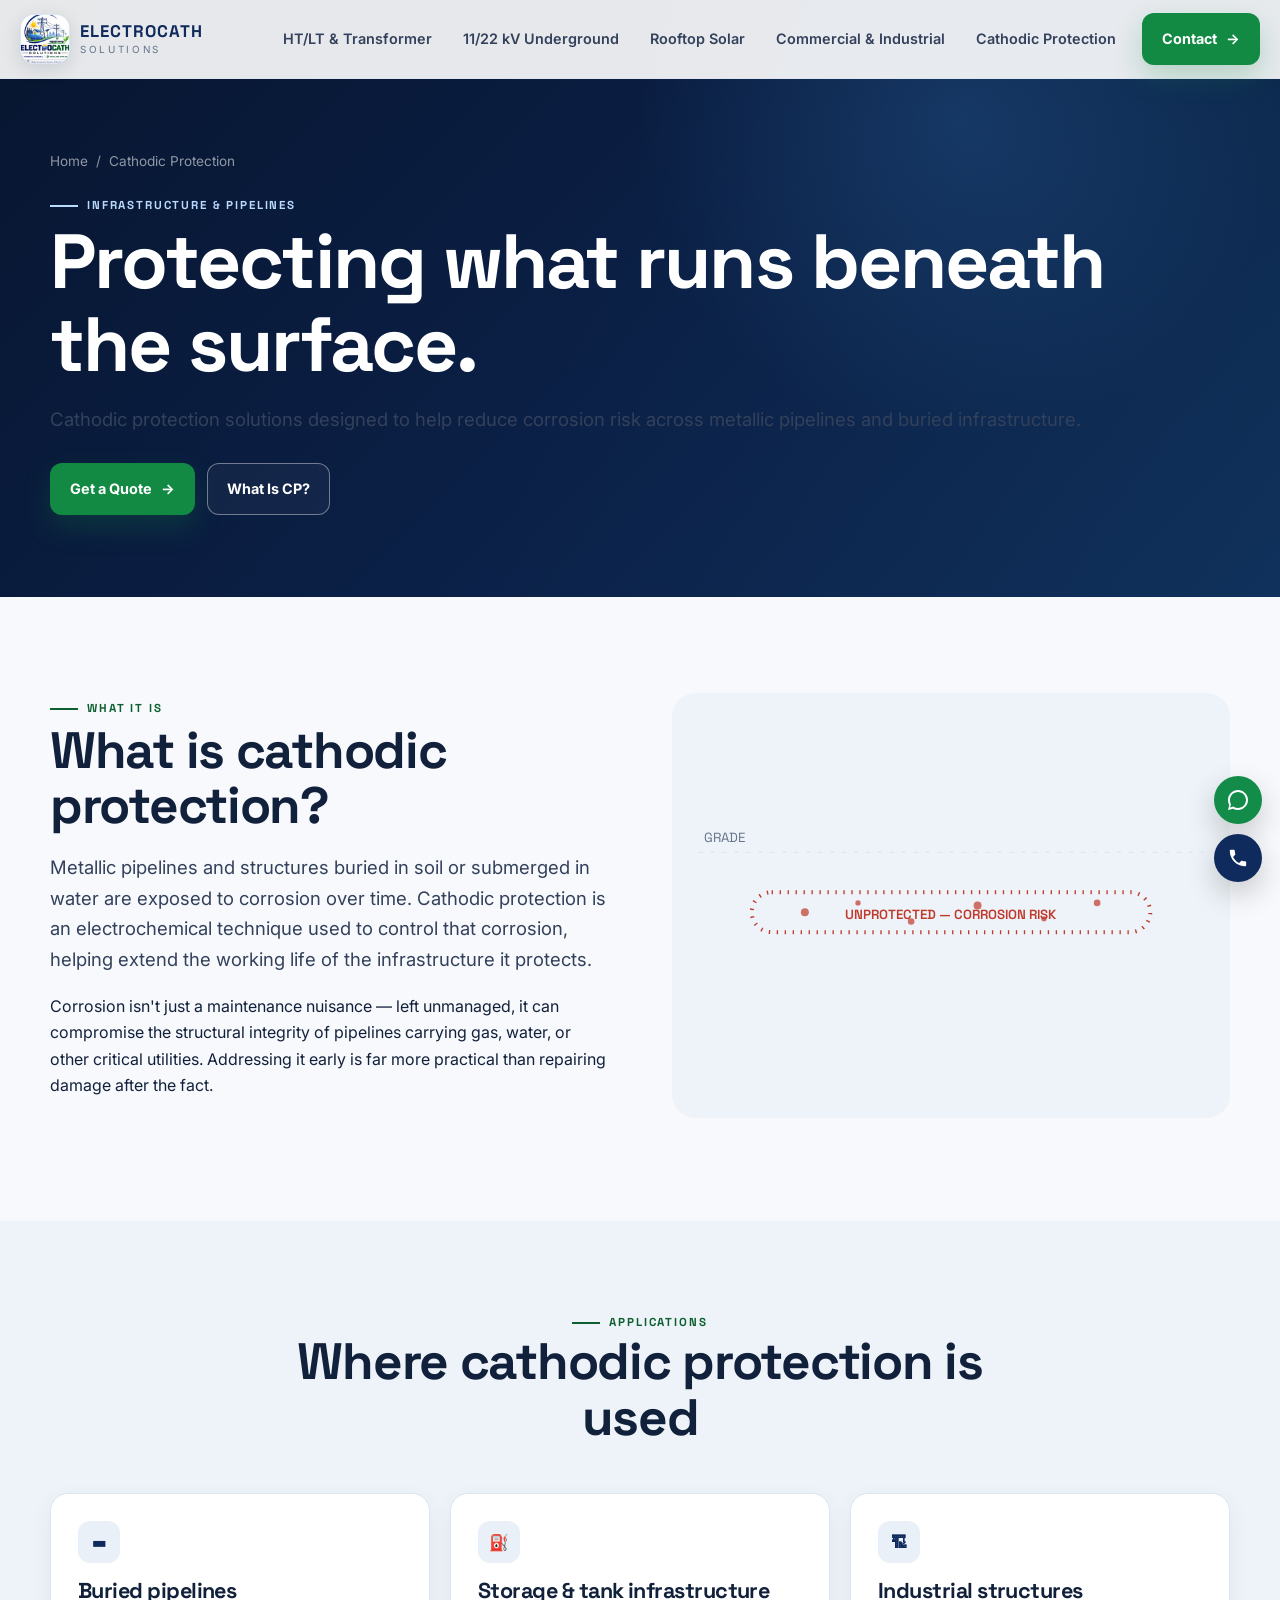
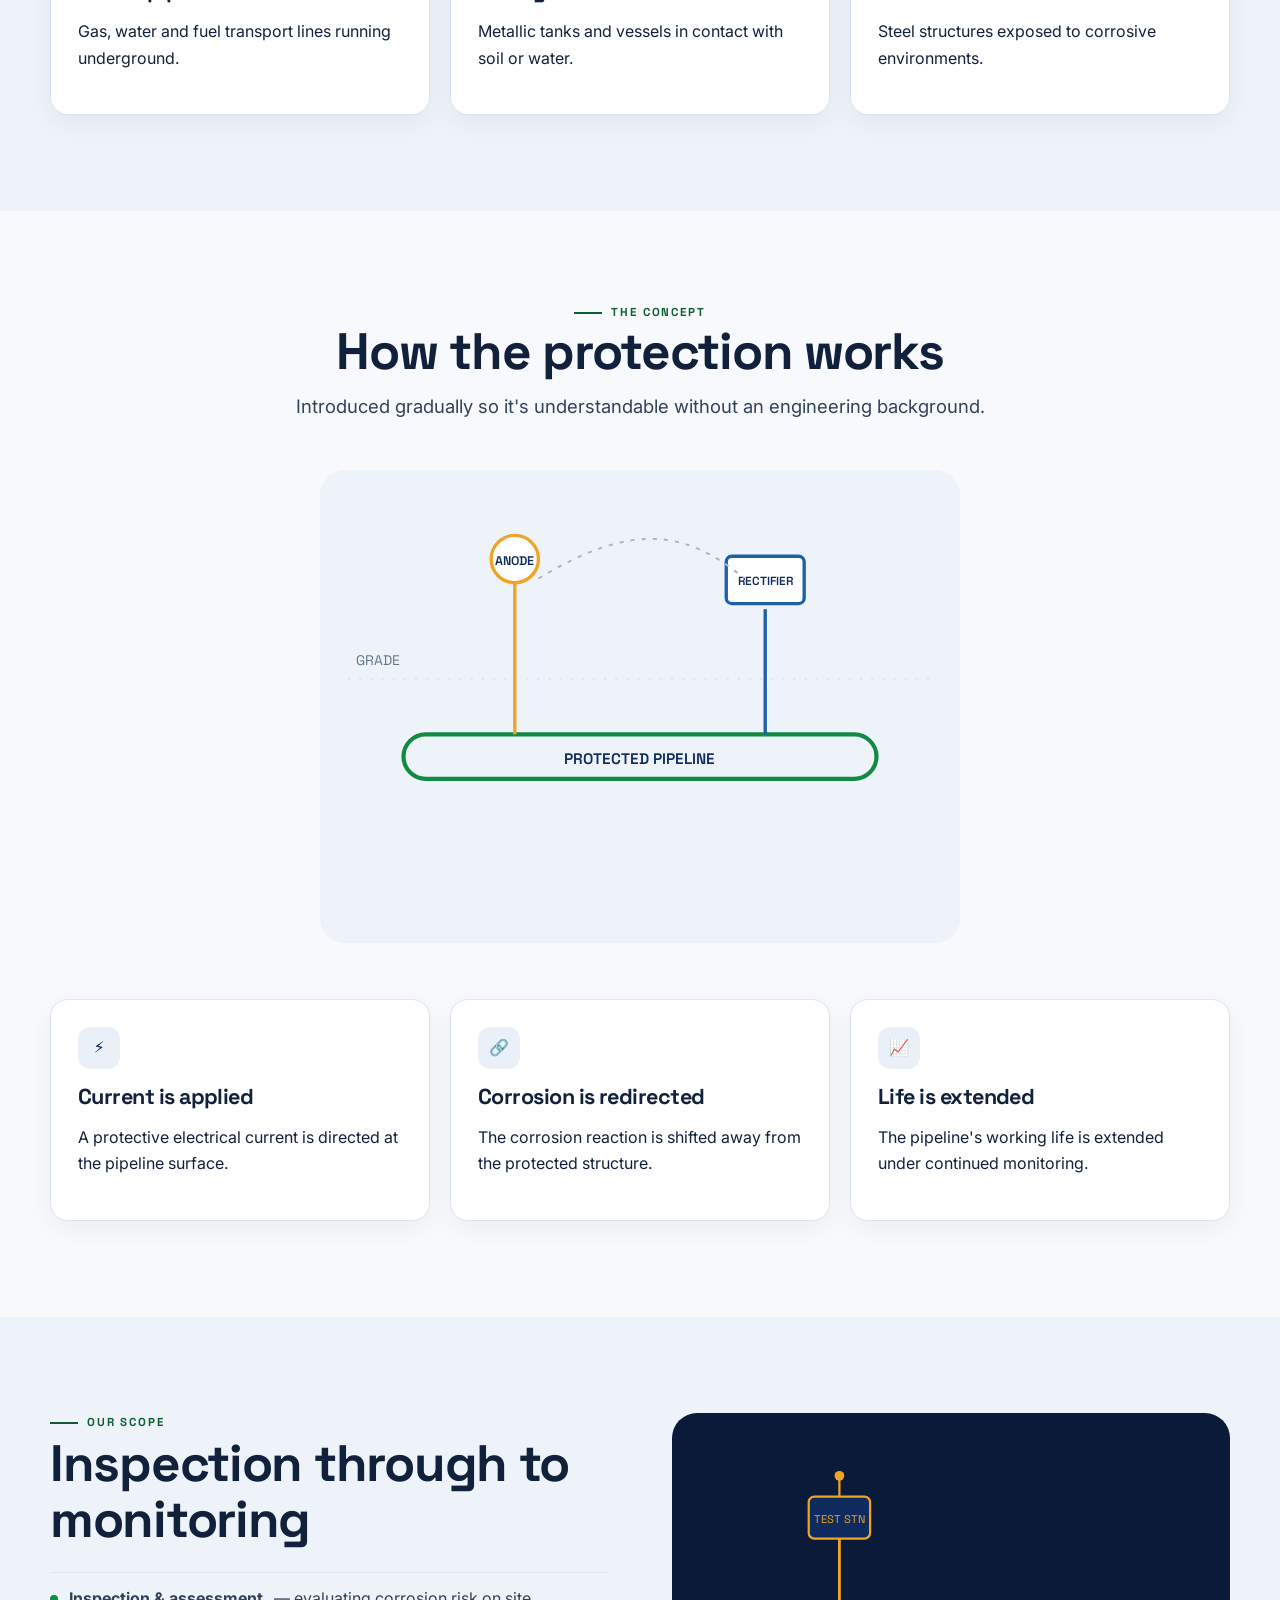
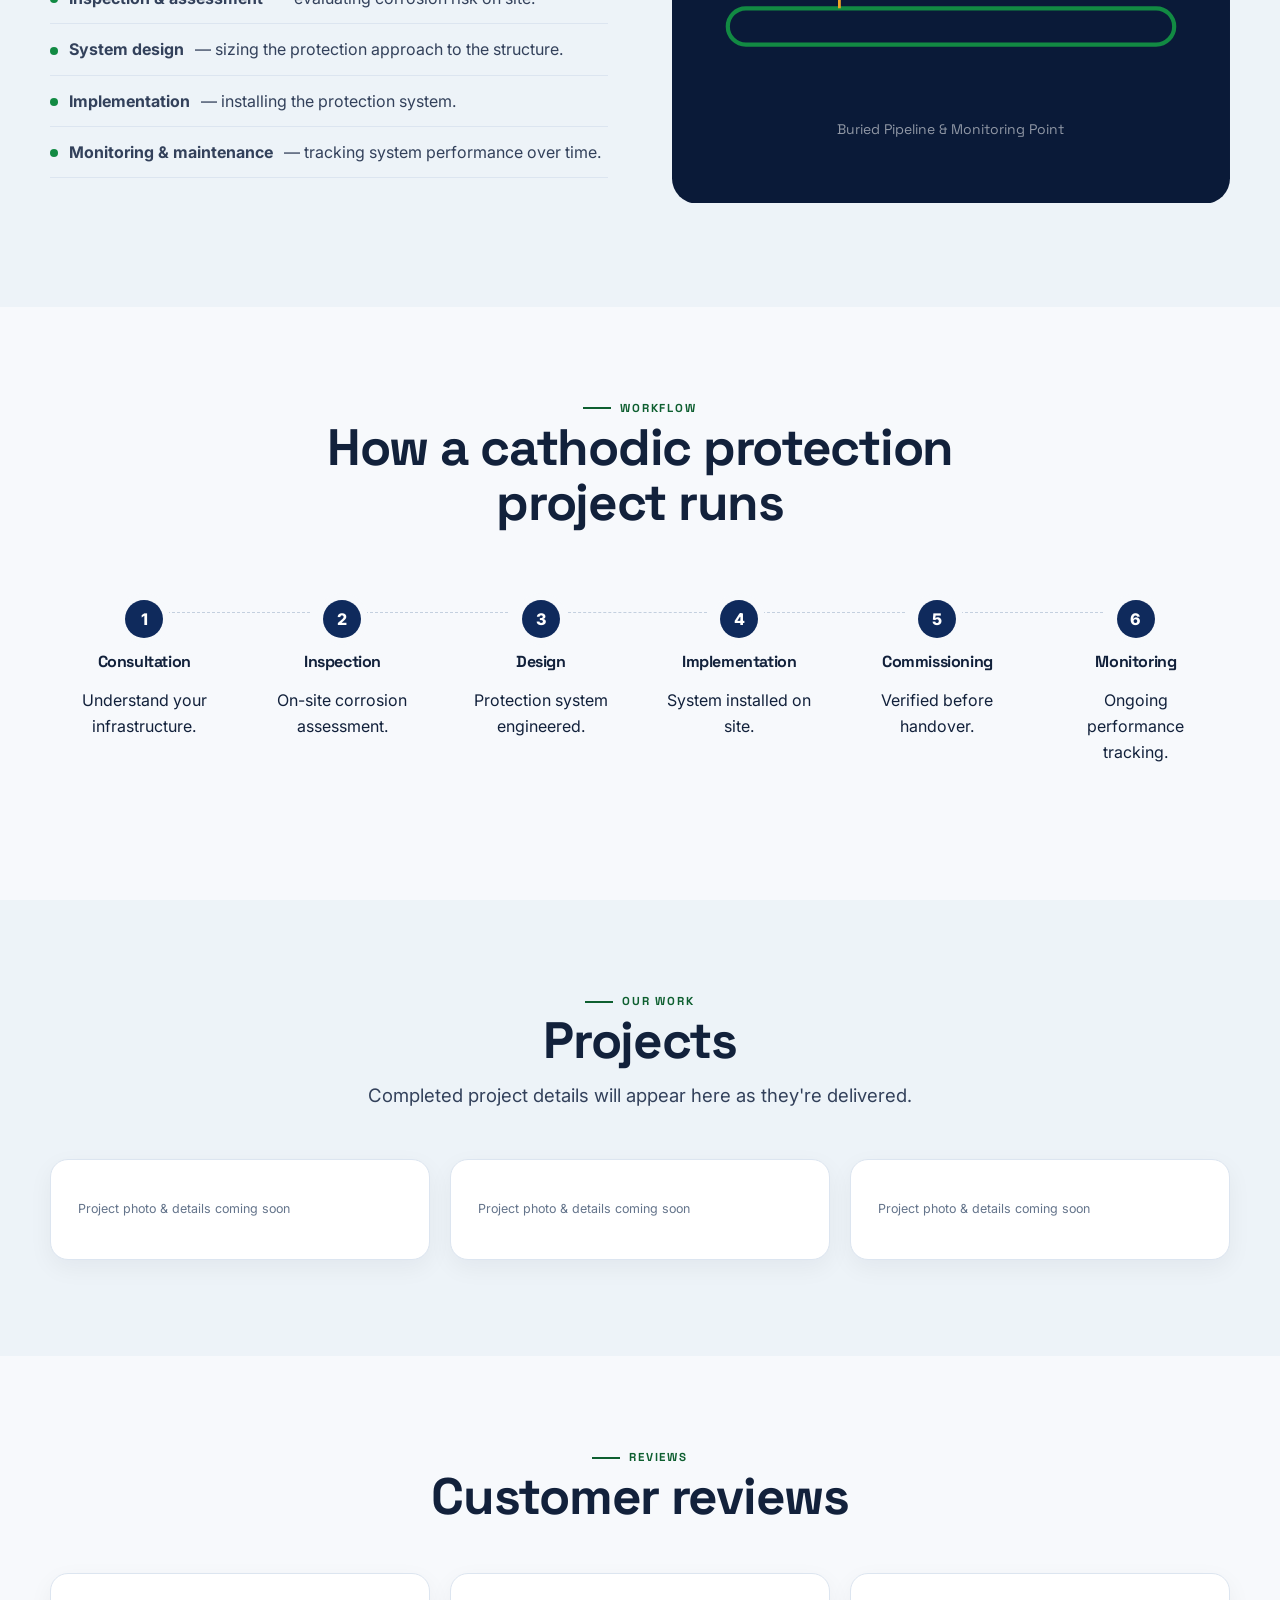
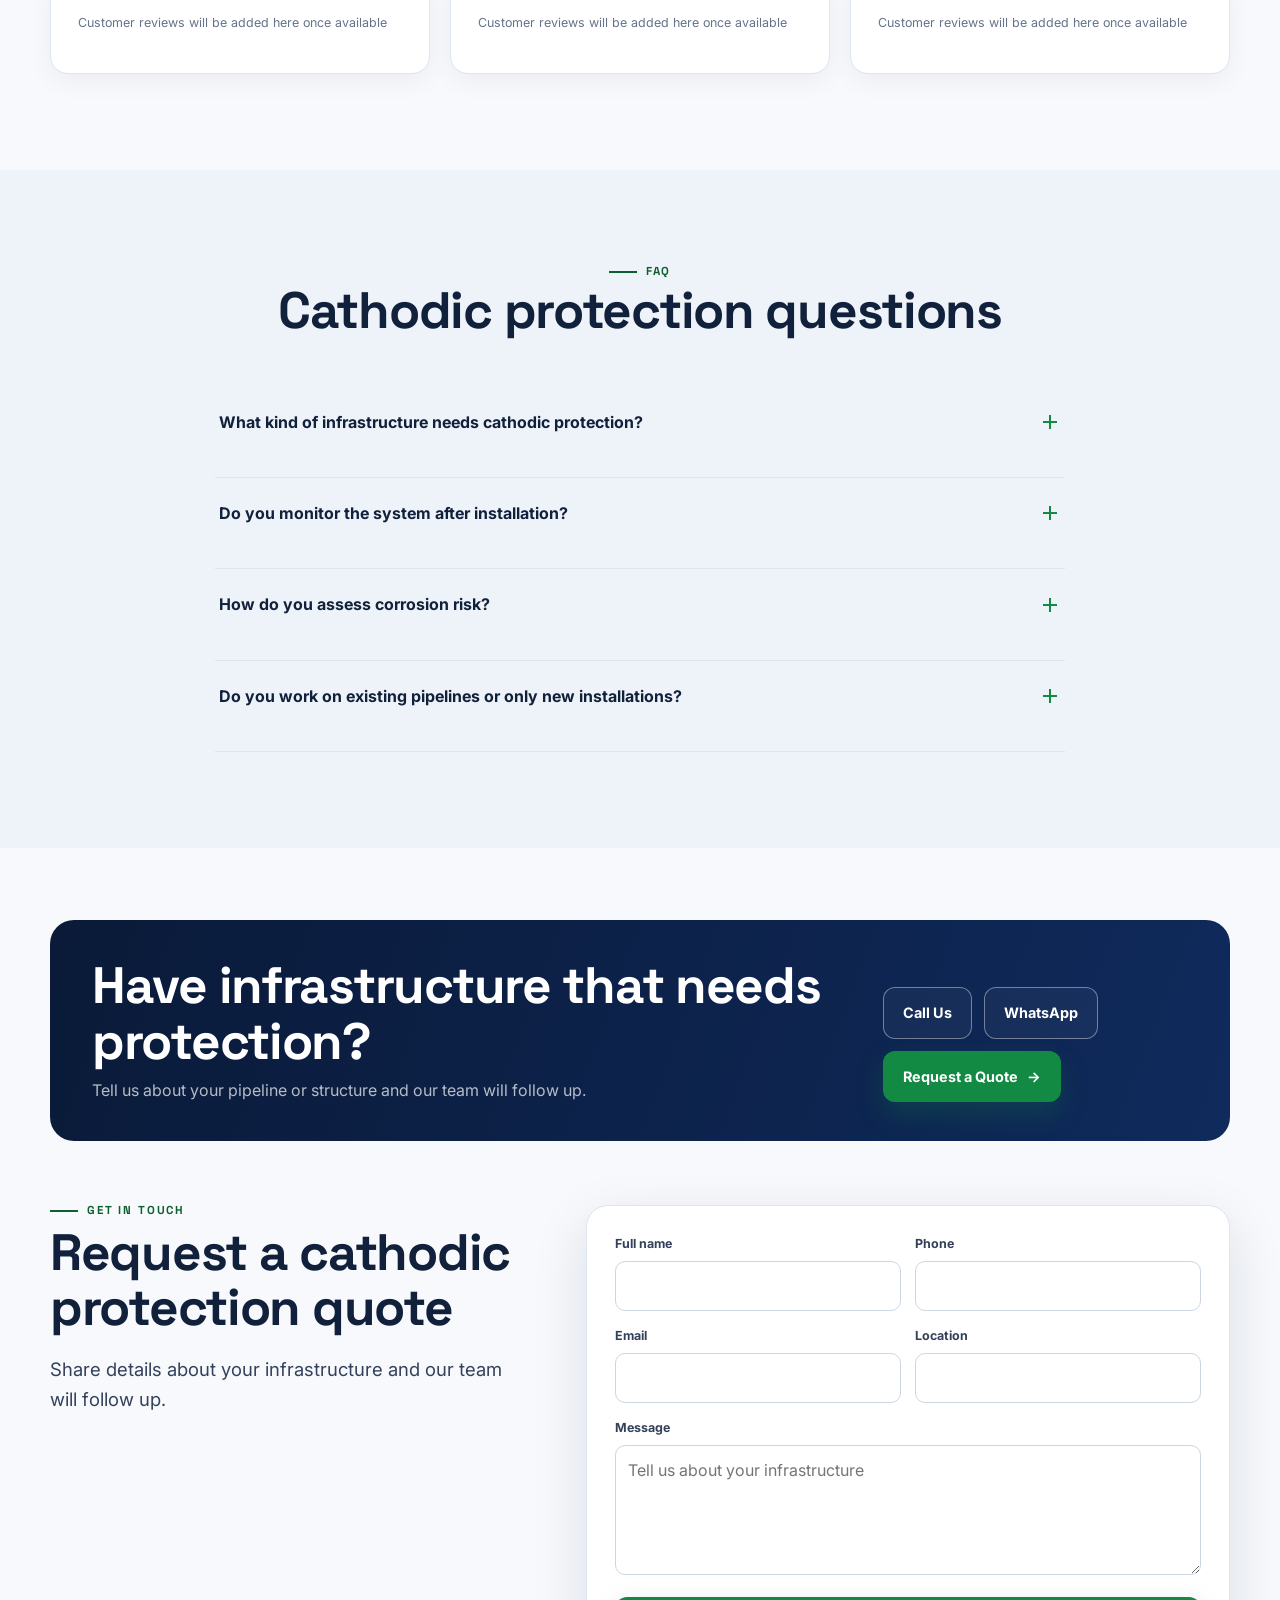
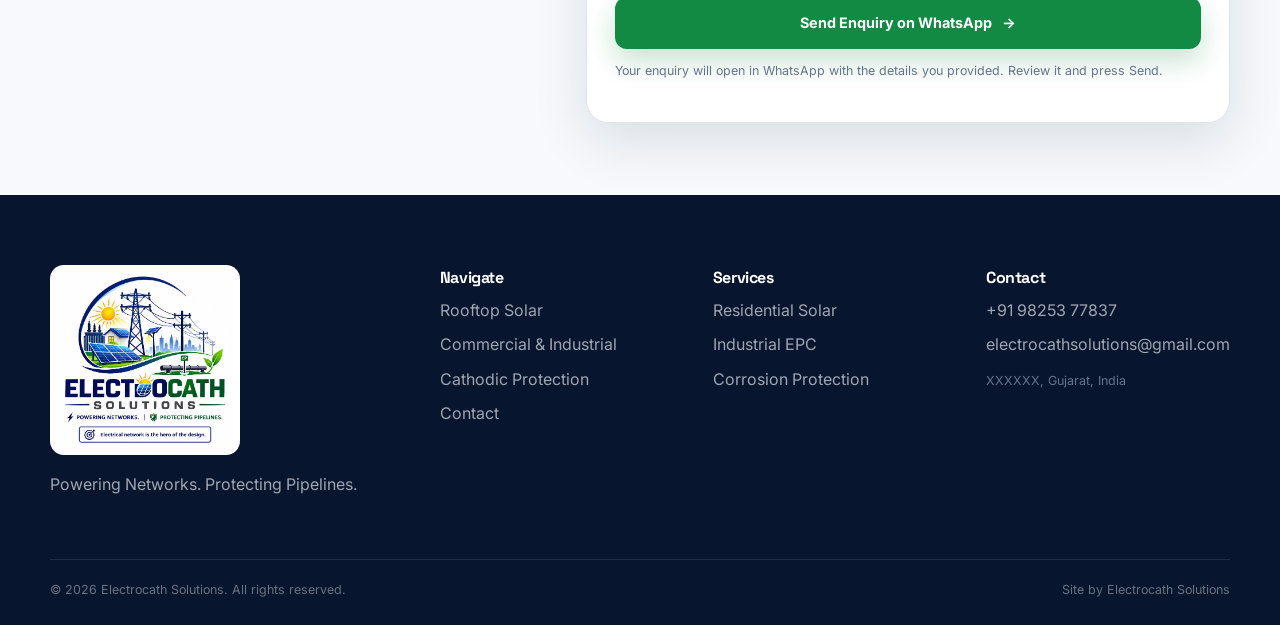
==== commit 8b6629ca: "Update cathodic-protection.html" ====
--- a/cathodic-protection.html
+++ b/cathodic-protection.html
@@ -86,7 +86,7 @@
     <div class="nav-inner">
       <a aria-label="Electrocath Solutions home" class="brand" href="index.html">
         <span class="brand-mark">
-          <img alt="" src="images/logo/electrocath-mark.jpeg" />
+          <img alt="" src="images/logo/electrocath-logo.jpeg" />
         </span>
         <span class="brand-copy">
           <strong>
@@ -883,4 +883,4 @@
   </script>
 </body>
 
-</html>+</html>
